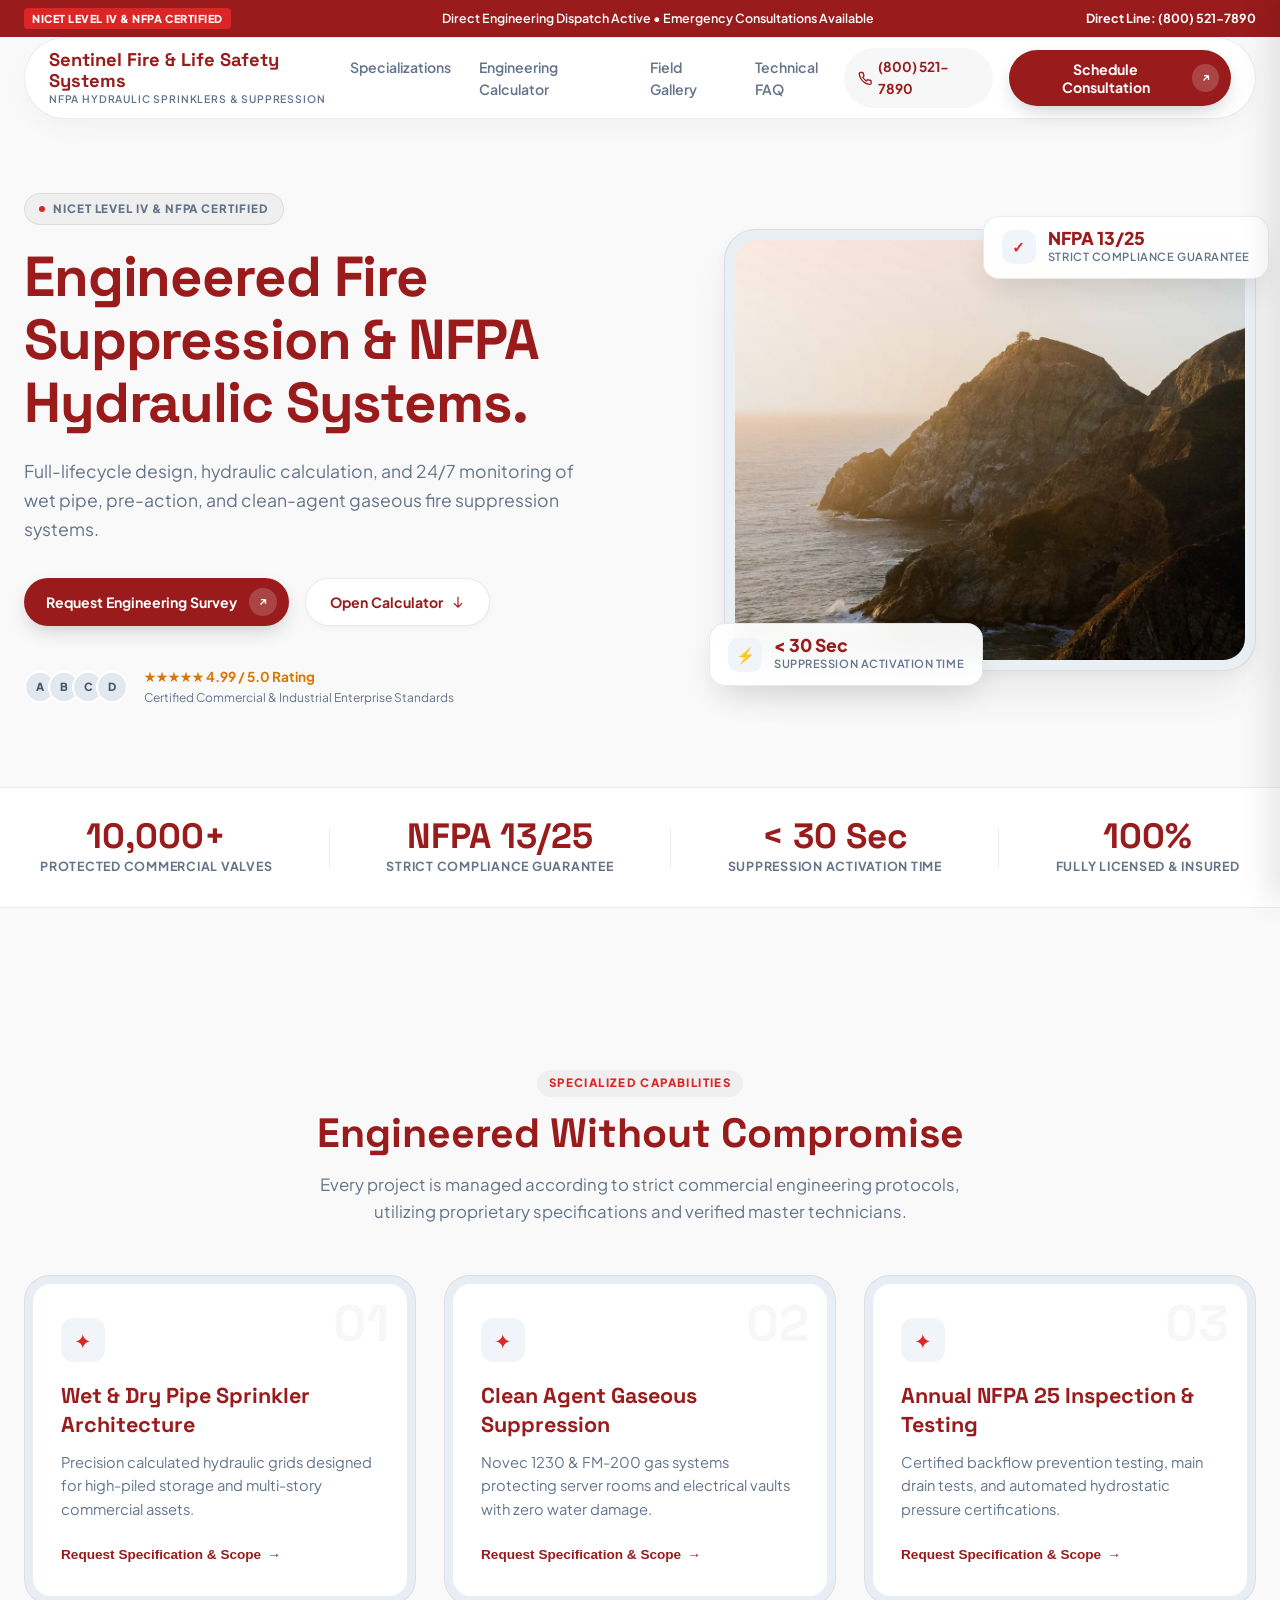
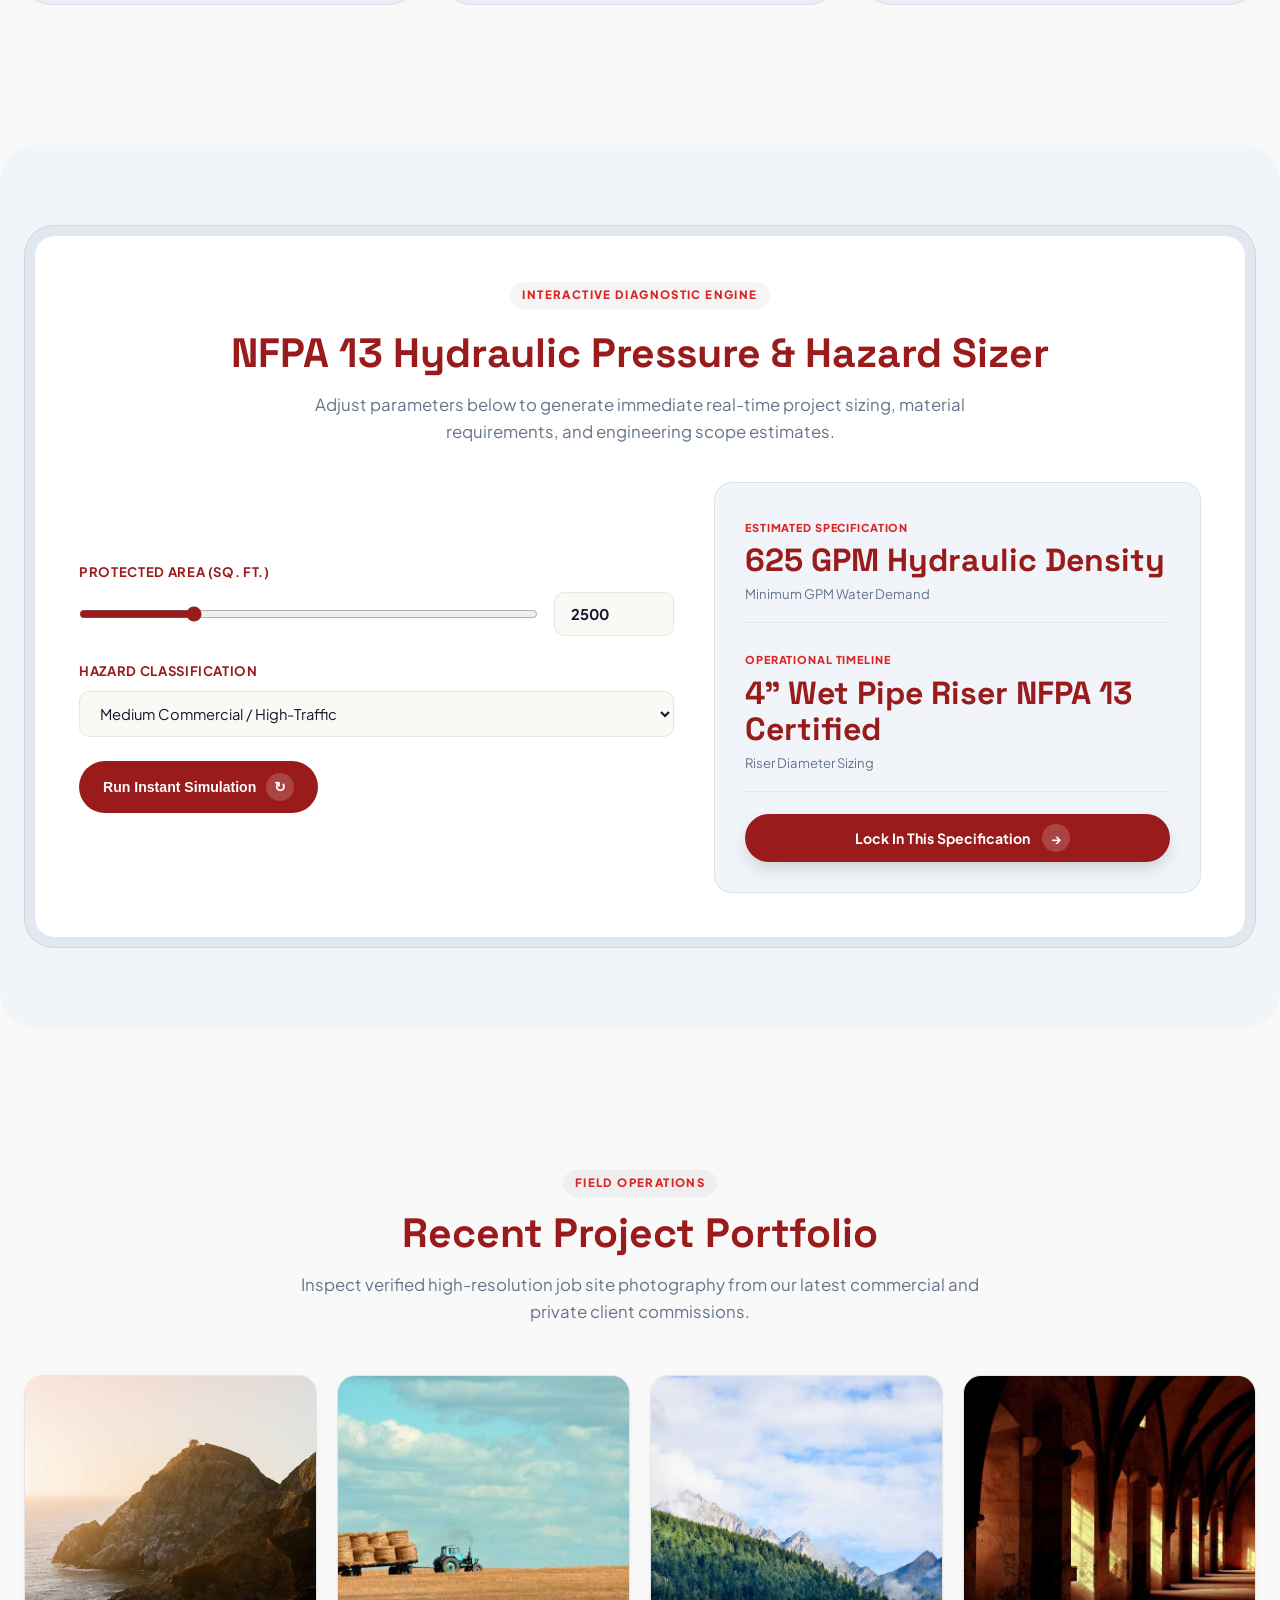
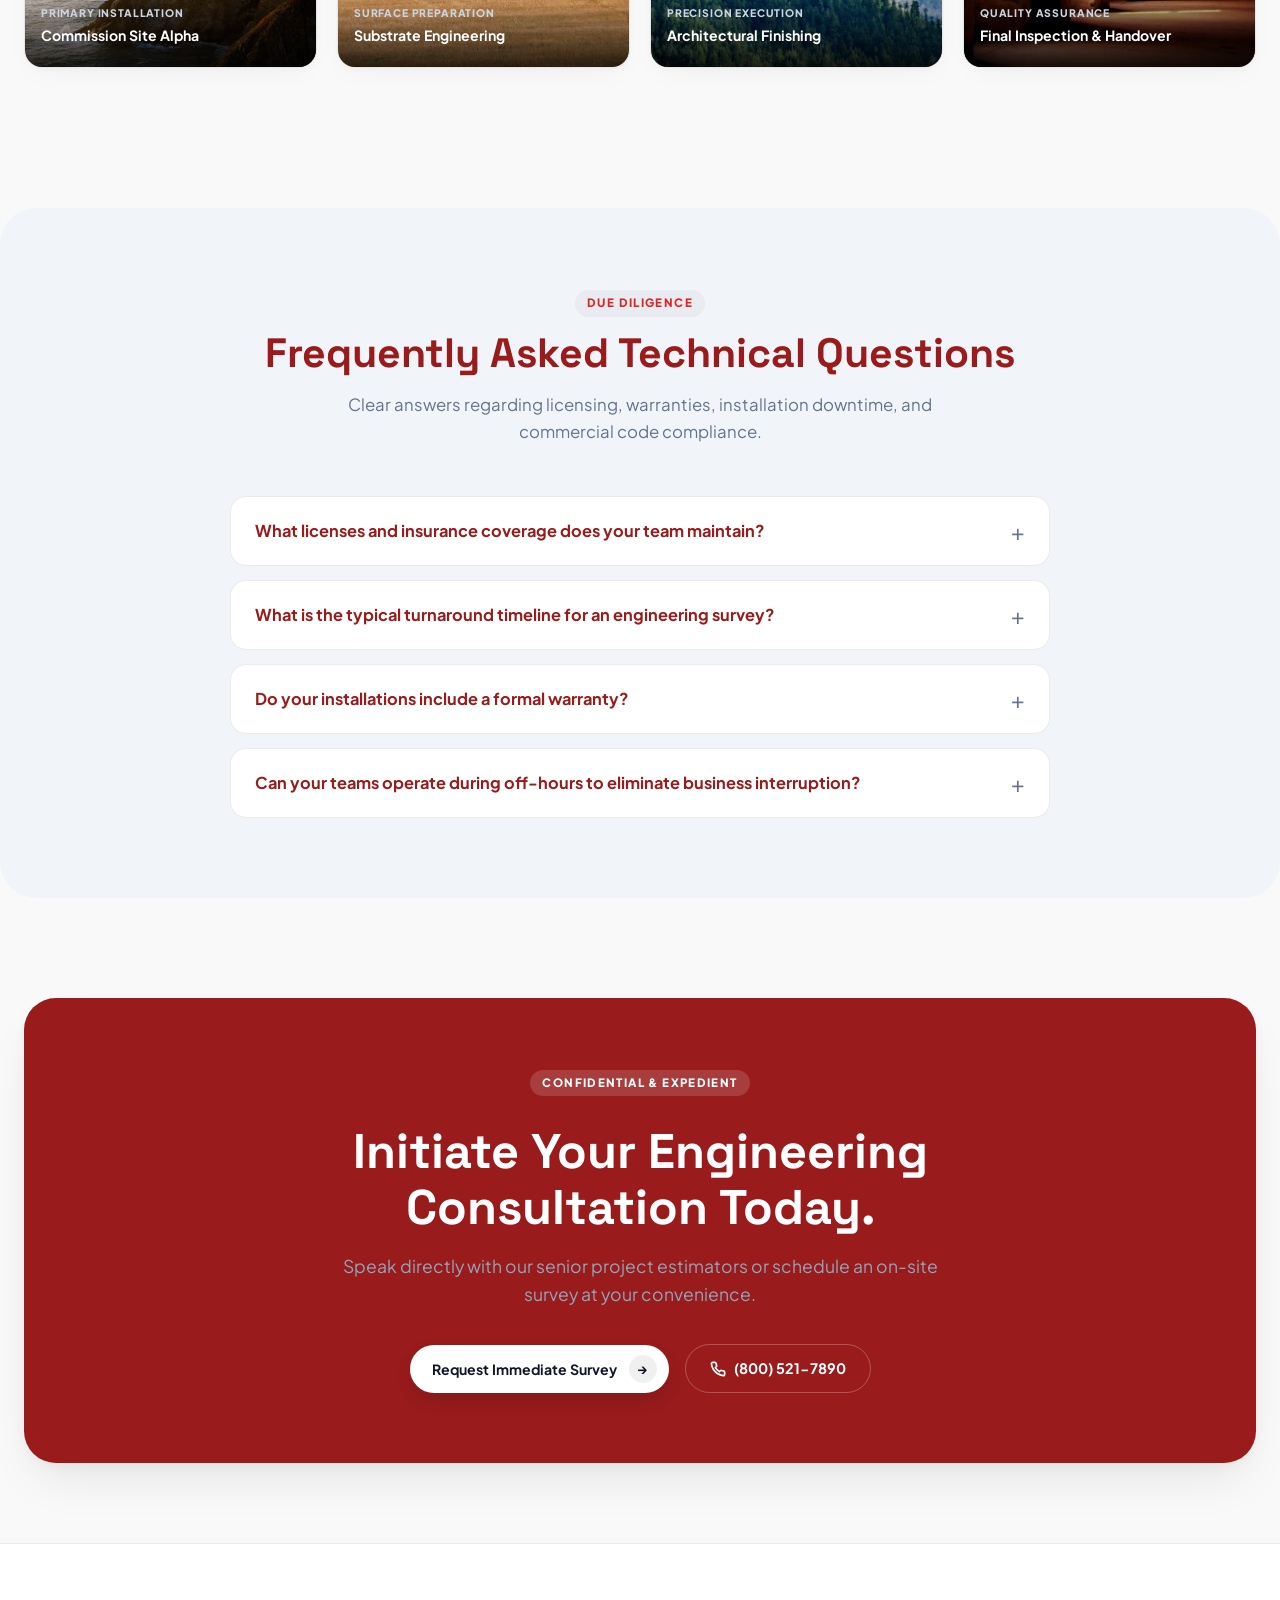
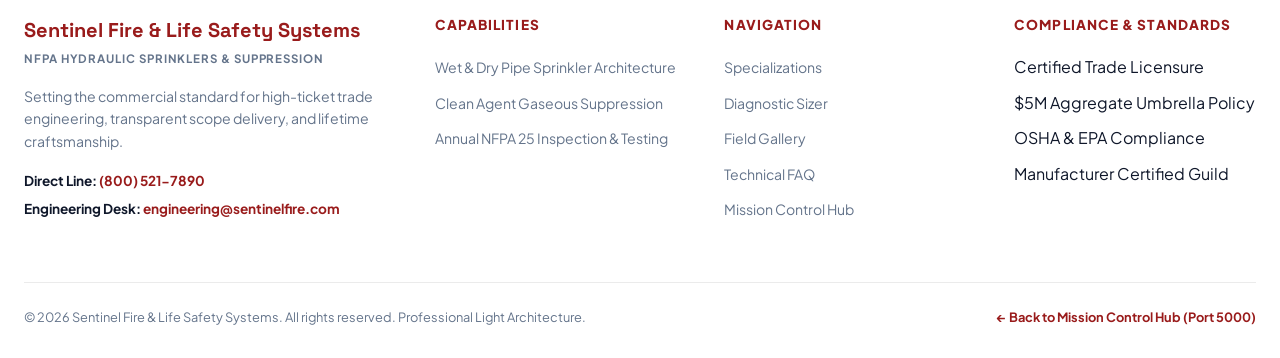
==== index.html @ ef45d190 "Initial release: Sentinel Fire & Life Safety - Hydraulic Systems (Light Luxury Architecture)" ====
<!DOCTYPE html>
<html lang="en">
<head>
  <meta charset="UTF-8">
  <meta name="viewport" content="width=device-width, initial-scale=1.0">
  <title>Sentinel Fire & Life Safety Systems | NFPA Hydraulic Sprinklers & Suppression</title>
  <meta name="description" content="Full-lifecycle design, hydraulic calculation, and 24/7 monitoring of wet pipe, pre-action, and clean-agent gaseous fire suppression systems.">
  <link rel="preconnect" href="https://fonts.googleapis.com">
  <link rel="preconnect" href="https://fonts.gstatic.com" crossorigin>
  <link href="https://fonts.googleapis.com/css2?family=Space+Grotesk:wght@600;700&family=Plus+Jakarta+Sans:wght@400;500;600;700;800&display=swap" rel="stylesheet">
  <link rel="stylesheet" href="style.css">
</head>
<body>

  <!-- Top Announcement Bar -->
  <aside class="announcement-bar" aria-label="Announcement">
    <div class="announcement-content">
      <span class="announcement-badge">NICET LEVEL IV & NFPA CERTIFIED</span>
      <span class="announcement-text">Direct Engineering Dispatch Active &bull; Emergency Consultations Available</span>
      <a href="tel:8005217890" class="announcement-link">Direct Line: (800) 521-7890</a>
    </div>
  </aside>

  <!-- Sticky Floating Glass Header -->
  <header class="header-container">
    <nav class="nav-island">
      <a href="#" class="nav-brand">
        <span class="brand-title">Sentinel Fire & Life Safety Systems</span>
        <span class="brand-tagline">NFPA Hydraulic Sprinklers & Suppression</span>
      </a>

      <div class="nav-links">
        <a href="#services">Specializations</a>
        <a href="#calculator">Engineering Calculator</a>
        <a href="#portfolio">Field Gallery</a>
        <a href="#faq">Technical FAQ</a>
      </div>

      <div class="nav-cta-group">
        <a href="tel:8005217890" class="nav-phone-btn" title="Call Direct">
          <svg width="15" height="15" viewBox="0 0 24 24" fill="none" stroke="currentColor" stroke-width="2.2"><path d="M22 16.92v3a2 2 0 0 1-2.18 2 19.79 19.79 0 0 1-8.63-3.07 19.5 19.5 0 0 1-6-6 19.79 19.79 0 0 1-3.07-8.67A2 2 0 0 1 4.11 2h3a2 2 0 0 1 2 1.72 12.84 12.84 0 0 0 .7 2.81 2 2 0 0 1-.45 2.11L8.09 9.91a16 16 0 0 0 6 6l1.27-1.27a2 2 0 0 1 2.11-.45 12.84 12.84 0 0 0 2.81.7A2 2 0 0 1 22 16.92z"/></svg>
          <span>(800) 521-7890</span>
        </a>
        <button class="cta-pill-btn open-modal-btn" data-modal="quote">
          <span>Schedule Consultation</span>
          <span class="btn-arrow-circle">
            <svg width="12" height="12" viewBox="0 0 24 24" fill="none" stroke="currentColor" stroke-width="2.5"><path d="M7 17L17 7M17 7H8M17 7V16"/></svg>
          </span>
        </button>
      </div>

      <button class="mobile-menu-toggle" id="mobileMenuBtn" aria-label="Toggle Menu">
        <span></span><span></span>
      </button>
    </nav>
  </header>

  <!-- Mobile Drawer -->
  <div class="mobile-drawer" id="mobileDrawer">
    <div class="drawer-header">
      <span class="drawer-title">Sentinel Fire & Life Safety Systems</span>
      <button class="drawer-close" id="drawerClose">&times;</button>
    </div>
    <div class="drawer-links">
      <a href="#services" class="drawer-link">Specializations</a>
      <a href="#calculator" class="drawer-link">Engineering Calculator</a>
      <a href="#portfolio" class="drawer-link">Field Gallery</a>
      <a href="#faq" class="drawer-link">Technical FAQ</a>
    </div>
    <div class="drawer-footer">
      <a href="tel:8005217890" class="drawer-phone">Call: (800) 521-7890</a>
      <button class="cta-pill-btn open-modal-btn" style="width: 100%; justify-content: center; margin-top: 12px;">Request Consultation</button>
    </div>
  </div>

  <main>
    <!-- Hero Section (Light Premium $100B Aesthetic with Prominent Real Image) -->
    <section class="hero-section">
      <div class="hero-container">
        <div class="hero-text-col">
          <div class="hero-eyebrow">
            <span class="eyebrow-dot"></span>
            <span>NICET LEVEL IV & NFPA CERTIFIED</span>
          </div>

          <h1 class="hero-h1">Engineered Fire Suppression & NFPA Hydraulic Systems.</h1>
          <p class="hero-subtext">Full-lifecycle design, hydraulic calculation, and 24/7 monitoring of wet pipe, pre-action, and clean-agent gaseous fire suppression systems.</p>

          <div class="hero-actions">
            <button class="cta-pill-btn open-modal-btn" data-modal="quote">
              <span>Request Engineering Survey</span>
              <span class="btn-arrow-circle">
                <svg width="12" height="12" viewBox="0 0 24 24" fill="none" stroke="currentColor" stroke-width="2.5"><path d="M7 17L17 7M17 7H8M17 7V16"/></svg>
              </span>
            </button>
            <a href="#calculator" class="secondary-btn">
              <span>Open Calculator</span>
              <svg width="14" height="14" viewBox="0 0 24 24" fill="none" stroke="currentColor" stroke-width="2"><path d="M19 14l-7 7m0 0l-7-7m7 7V3"/></svg>
            </a>
          </div>

          <div class="trust-indicator">
            <div class="avatar-stack">
              <span class="avatar-pill">A</span>
              <span class="avatar-pill">B</span>
              <span class="avatar-pill">C</span>
              <span class="avatar-pill">D</span>
            </div>
            <div class="trust-text">
              <div class="trust-stars">&#9733;&#9733;&#9733;&#9733;&#9733; <strong>4.99 / 5.0 Rating</strong></div>
              <div class="trust-caption">Certified Commercial & Industrial Enterprise Standards</div>
            </div>
          </div>
        </div>

        <!-- Prominent Hero Image with Double-Bezel Frame & Floating Metrics -->
        <div class="hero-visual-col">
          <div class="hero-bezel-outer">
            <div class="hero-bezel-inner">
              <img src="assets/hero.jpg" alt="Sentinel Fire & Life Safety Systems Flagship Operations" class="hero-img">
              <div class="img-gloss-overlay"></div>
            </div>

            <!-- Floating Badge 1 -->
            <div class="float-badge top-right">
              <div class="badge-icon-wrap">&#10003;</div>
              <div>
                <div class="badge-value">NFPA 13/25</div>
                <div class="badge-label">Strict Compliance Guarantee</div>
              </div>
            </div>

            <!-- Floating Badge 2 -->
            <div class="float-badge bottom-left">
              <div class="badge-icon-wrap">&#9889;</div>
              <div>
                <div class="badge-value">< 30 Sec</div>
                <div class="badge-label">Suppression Activation Time</div>
              </div>
            </div>
          </div>
        </div>
      </div>
    </section>

    <!-- Key Performance Metrics Banner -->
    <section class="metrics-bar">
      <div class="metrics-container">
        <div class="metric-item">
          <div class="metric-num">10,000+</div>
          <div class="metric-lbl">Protected Commercial Valves</div>
        </div>
        <div class="metric-divider"></div>
        <div class="metric-item">
          <div class="metric-num">NFPA 13/25</div>
          <div class="metric-lbl">Strict Compliance Guarantee</div>
        </div>
        <div class="metric-divider"></div>
        <div class="metric-item">
          <div class="metric-num">< 30 Sec</div>
          <div class="metric-lbl">Suppression Activation Time</div>
        </div>
        <div class="metric-divider"></div>
        <div class="metric-item">
          <div class="metric-num">100%</div>
          <div class="metric-lbl">Fully Licensed & Insured</div>
        </div>
      </div>
    </section>

    <!-- Services / Specializations (Double-Bezel Architecture) -->
    <section class="section-wrap" id="services">
      <div class="section-header text-center">
        <span class="eyebrow-tag">SPECIALIZED CAPABILITIES</span>
        <h2 class="section-h2">Engineered Without Compromise</h2>
        <p class="section-sub">Every project is managed according to strict commercial engineering protocols, utilizing proprietary specifications and verified master technicians.</p>
      </div>

      <div class="cards-grid">
        
        <div class="card-bezel-outer">
          <div class="card-bezel-inner">
            <div class="card-num-watermark">01</div>
            <div class="card-icon-pill">&#10022;</div>
            <h3 class="card-title">Wet & Dry Pipe Sprinkler Architecture</h3>
            <p class="card-desc">Precision calculated hydraulic grids designed for high-piled storage and multi-story commercial assets.</p>
            <button class="card-action-link open-modal-btn" data-modal="quote" data-service="Wet & Dry Pipe Sprinkler Architecture">
              <span>Request Specification & Scope</span>
              <span class="mini-arrow">&rarr;</span>
            </button>
          </div>
        </div>
        
        <div class="card-bezel-outer">
          <div class="card-bezel-inner">
            <div class="card-num-watermark">02</div>
            <div class="card-icon-pill">&#10022;</div>
            <h3 class="card-title">Clean Agent Gaseous Suppression</h3>
            <p class="card-desc">Novec 1230 & FM-200 gas systems protecting server rooms and electrical vaults with zero water damage.</p>
            <button class="card-action-link open-modal-btn" data-modal="quote" data-service="Clean Agent Gaseous Suppression">
              <span>Request Specification & Scope</span>
              <span class="mini-arrow">&rarr;</span>
            </button>
          </div>
        </div>
        
        <div class="card-bezel-outer">
          <div class="card-bezel-inner">
            <div class="card-num-watermark">03</div>
            <div class="card-icon-pill">&#10022;</div>
            <h3 class="card-title">Annual NFPA 25 Inspection & Testing</h3>
            <p class="card-desc">Certified backflow prevention testing, main drain tests, and automated hydrostatic pressure certifications.</p>
            <button class="card-action-link open-modal-btn" data-modal="quote" data-service="Annual NFPA 25 Inspection & Testing">
              <span>Request Specification & Scope</span>
              <span class="mini-arrow">&rarr;</span>
            </button>
          </div>
        </div>
        
      </div>
    </section>

    <!-- Interactive Working Engineering Diagnostic Calculator -->
    <section class="section-wrap bg-subtle" id="calculator">
      <div class="calculator-outer-frame">
        <div class="calculator-inner-frame">
          <div class="calc-header">
            <span class="eyebrow-tag">INTERACTIVE DIAGNOSTIC ENGINE</span>
            <h2 class="section-h2" style="margin-top: 8px;">NFPA 13 Hydraulic Pressure & Hazard Sizer</h2>
            <p class="section-sub">Adjust parameters below to generate immediate real-time project sizing, material requirements, and engineering scope estimates.</p>
          </div>

          <div class="calc-grid">
            <div class="calc-inputs-col">
              <div class="input-group">
                <label for="calcInput1" class="input-label">Protected Area (Sq. Ft.)</label>
                <div class="slider-row">
                  <input type="range" id="calcSlider1" min="100" max="10000" step="100" value="2500" class="custom-range">
                  <input type="number" id="calcNumber1" value="2500" min="100" max="100000" class="number-field">
                </div>
              </div>

              <div class="input-group">
                <label for="calcInput2" class="input-label">Hazard Classification</label>
                <select id="calcSelect2" class="custom-select">
                  <option value="1">Light Commercial / Standard Duty</option>
                  <option value="2" selected>Medium Commercial / High-Traffic</option>
                  <option value="3">Industrial Heavy / Maximum Severity</option>
                  <option value="4">Mission-Critical / Zero-Downtime</option>
                </select>
              </div>

              <button class="calc-recalculate-btn" id="runCalcBtn">
                <span>Run Instant Simulation</span>
                <span class="btn-arrow-circle">&#8635;</span>
              </button>
            </div>

            <div class="calc-results-col">
              <div class="result-box">
                <span class="result-tag">ESTIMATED SPECIFICATION</span>
                <div class="result-value" id="calcResult1">Calculating...</div>
                <div class="result-label">Minimum GPM Water Demand</div>
              </div>

              <div class="result-box">
                <span class="result-tag">OPERATIONAL TIMELINE</span>
                <div class="result-value" id="calcResult2">Calculating...</div>
                <div class="result-label">Riser Diameter Sizing</div>
              </div>

              <div class="calc-cta-strip">
                <button class="cta-pill-btn open-modal-btn" data-modal="quote" style="width: 100%; justify-content: center;">
                  <span>Lock In This Specification</span>
                  <span class="btn-arrow-circle">&rarr;</span>
                </button>
              </div>
            </div>
          </div>
        </div>
      </div>
    </section>

    <!-- Field Gallery / Portfolio (Click to Open Lightbox) -->
    <section class="section-wrap" id="portfolio">
      <div class="section-header text-center">
        <span class="eyebrow-tag">FIELD OPERATIONS</span>
        <h2 class="section-h2">Recent Project Portfolio</h2>
        <p class="section-sub">Inspect verified high-resolution job site photography from our latest commercial and private client commissions.</p>
      </div>

      <div class="gallery-grid">
        <div class="gallery-item" onclick="openLightbox('assets/hero.jpg', 'Sentinel Fire & Life Safety Systems - Primary Facility')">
          <img src="assets/hero.jpg" alt="Field Commission 1" loading="lazy">
          <div class="gallery-caption">
            <span class="cap-tag">PRIMARY INSTALLATION</span>
            <span class="cap-title">Commission Site Alpha</span>
          </div>
        </div>
        <div class="gallery-item" onclick="openLightbox('assets/gallery1.jpg', 'Sentinel Fire & Life Safety Systems - Field Inspection')">
          <img src="assets/gallery1.jpg" alt="Field Commission 2" loading="lazy">
          <div class="gallery-caption">
            <span class="cap-tag">SURFACE PREPARATION</span>
            <span class="cap-title">Substrate Engineering</span>
          </div>
        </div>
        <div class="gallery-item" onclick="openLightbox('assets/gallery2.jpg', 'Sentinel Fire & Life Safety Systems - Precision Finishing')">
          <img src="assets/gallery2.jpg" alt="Field Commission 3" loading="lazy">
          <div class="gallery-caption">
            <span class="cap-tag">PRECISION EXECUTION</span>
            <span class="cap-title">Architectural Finishing</span>
          </div>
        </div>
        <div class="gallery-item" onclick="openLightbox('assets/gallery3.jpg', 'Sentinel Fire & Life Safety Systems - Quality Audit')">
          <img src="assets/gallery3.jpg" alt="Field Commission 4" loading="lazy">
          <div class="gallery-caption">
            <span class="cap-tag">QUALITY ASSURANCE</span>
            <span class="cap-title">Final Inspection & Handover</span>
          </div>
        </div>
      </div>
    </section>

    <!-- Working Technical FAQ Accordion -->
    <section class="section-wrap bg-subtle" id="faq">
      <div class="section-header text-center">
        <span class="eyebrow-tag">DUE DILIGENCE</span>
        <h2 class="section-h2">Frequently Asked Technical Questions</h2>
        <p class="section-sub">Clear answers regarding licensing, warranties, installation downtime, and commercial code compliance.</p>
      </div>

      <div class="faq-accordion-wrap">
        <div class="faq-card">
          <button class="faq-question-btn">
            <span>What licenses and insurance coverage does your team maintain?</span>
            <span class="faq-icon">+</span>
          </button>
          <div class="faq-answer">
            <p>Our operations carry full $5,000,000 commercial general liability, comprehensive workers' compensation, and state master-level trade licenses. All projects include direct indemnification and certificate of insurance issuance.</p>
          </div>
        </div>

        <div class="faq-card">
          <button class="faq-question-btn">
            <span>What is the typical turnaround timeline for an engineering survey?</span>
            <span class="faq-icon">+</span>
          </button>
          <div class="faq-answer">
            <p>We deploy master technicians within 24 hours for standard commercial appointments, and within 60-90 minutes for urgent priority triage. Full written scopes with digital blueprints are delivered within 48 hours.</p>
          </div>
        </div>

        <div class="faq-card">
          <button class="faq-question-btn">
            <span>Do your installations include a formal warranty?</span>
            <span class="faq-icon">+</span>
          </button>
          <div class="faq-answer">
            <p>Yes. Every installation is backed by our comprehensive multi-year structural and workmanship warranty, supplemented by direct manufacturer pass-through guarantees.</p>
          </div>
        </div>

        <div class="faq-card">
          <button class="faq-question-btn">
            <span>Can your teams operate during off-hours to eliminate business interruption?</span>
            <span class="faq-icon">+</span>
          </button>
          <div class="faq-answer">
            <p>Absolutely. Over 60% of our commercial commissions are scheduled during evening shifts, weekends, or scheduled holiday maintenance windows to guarantee zero disruption to your daily operations.</p>
          </div>
        </div>
      </div>
    </section>

    <!-- Final Call to Action Strip -->
    <section class="final-cta-section">
      <div class="final-cta-inner">
        <span class="eyebrow-tag" style="background: rgba(255,255,255,0.15); color: #fff; border-color: rgba(255,255,255,0.3);">CONFIDENTIAL & EXPEDIENT</span>
        <h2 class="final-cta-h2">Initiate Your Engineering Consultation Today.</h2>
        <p class="final-cta-sub">Speak directly with our senior project estimators or schedule an on-site survey at your convenience.</p>
        <div class="final-cta-btns">
          <button class="cta-pill-btn open-modal-btn" data-modal="quote" style="background: #FFFFFF; color: #0F172A;">
            <span>Request Immediate Survey</span>
            <span class="btn-arrow-circle" style="background: rgba(0,0,0,0.06); color: #0F172A;">&rarr;</span>
          </button>
          <a href="tel:8005217890" class="final-phone-btn">
            <svg width="16" height="16" viewBox="0 0 24 24" fill="none" stroke="currentColor" stroke-width="2.5"><path d="M22 16.92v3a2 2 0 0 1-2.18 2 19.79 19.79 0 0 1-8.63-3.07 19.5 19.5 0 0 1-6-6 19.79 19.79 0 0 1-3.07-8.67A2 2 0 0 1 4.11 2h3a2 2 0 0 1 2 1.72 12.84 12.84 0 0 0 .7 2.81 2 2 0 0 1-.45 2.11L8.09 9.91a16 16 0 0 0 6 6l1.27-1.27a2 2 0 0 1 2.11-.45 12.84 12.84 0 0 0 2.81.7A2 2 0 0 1 22 16.92z"/></svg>
            <span>(800) 521-7890</span>
          </a>
        </div>
      </div>
    </section>
  </main>

  <!-- Clean Footer -->
  <footer class="site-footer">
    <div class="footer-container">
      <div class="footer-col-main">
        <div class="footer-brand-title">Sentinel Fire & Life Safety Systems</div>
        <div class="footer-brand-sub">NFPA Hydraulic Sprinklers & Suppression</div>
        <p class="footer-desc">Setting the commercial standard for high-ticket trade engineering, transparent scope delivery, and lifetime craftsmanship.</p>
        <div class="footer-contact-item">
          <strong>Direct Line:</strong> <a href="tel:8005217890">(800) 521-7890</a>
        </div>
        <div class="footer-contact-item">
          <strong>Engineering Desk:</strong> <a href="mailto:engineering@sentinelfire.com">engineering@sentinelfire.com</a>
        </div>
      </div>

      <div class="footer-links-col">
        <h4>Capabilities</h4>
        <ul>
          <li><a href="#services">Wet & Dry Pipe Sprinkler Architecture</a></li><li><a href="#services">Clean Agent Gaseous Suppression</a></li><li><a href="#services">Annual NFPA 25 Inspection & Testing</a></li>
        </ul>
      </div>

      <div class="footer-links-col">
        <h4>Navigation</h4>
        <ul>
          <li><a href="#services">Specializations</a></li>
          <li><a href="#calculator">Diagnostic Sizer</a></li>
          <li><a href="#portfolio">Field Gallery</a></li>
          <li><a href="#faq">Technical FAQ</a></li>
          <li><a href="http://localhost:5000">Mission Control Hub</a></li>
        </ul>
      </div>

      <div class="footer-links-col">
        <h4>Compliance & Standards</h4>
        <ul>
          <li>Certified Trade Licensure</li>
          <li>$5M Aggregate Umbrella Policy</li>
          <li>OSHA & EPA Compliance</li>
          <li>Manufacturer Certified Guild</li>
        </ul>
      </div>
    </div>

    <div class="footer-bottom-bar">
      <div>&copy; 2026 Sentinel Fire & Life Safety Systems. All rights reserved. Professional Light Architecture.</div>
      <div class="footer-hub-link"><a href="http://localhost:5000">&larr; Back to Mission Control Hub (Port 5000)</a></div>
    </div>
  </footer>

  <!-- Interactive Working Quote/Consultation Modal -->
  <div class="modal-overlay" id="quoteModal">
    <div class="modal-card">
      <div class="modal-header">
        <div>
          <h3 class="modal-title">Schedule Engineering Consultation</h3>
          <p class="modal-sub">Direct access to our senior estimating team. Confidential and expedited response.</p>
        </div>
        <button class="modal-close-btn" id="modalCloseBtn">&times;</button>
      </div>

      <form class="modal-form" id="consultationForm" onsubmit="handleFormSubmit(event)">
        <div class="form-row">
          <div class="form-group">
            <label for="clientName">Full Name *</label>
            <input type="text" id="clientName" required placeholder="e.g. Marcus Vance" class="form-control">
          </div>
          <div class="form-group">
            <label for="clientPhone">Phone Number *</label>
            <input type="tel" id="clientPhone" required placeholder="e.g. (555) 234-5678" class="form-control">
          </div>
        </div>

        <div class="form-row">
          <div class="form-group">
            <label for="clientEmail">Corporate Email *</label>
            <input type="email" id="clientEmail" required placeholder="e.g. vance@enterprise.com" class="form-control">
          </div>
          <div class="form-group">
            <label for="projectScope">Estimated Scope</label>
            <select id="projectScope" class="form-control">
              <option value="Standard">Under 5,000 Sq. Ft. / Routine Project</option>
              <option value="Commercial" selected>5,000 - 25,000 Sq. Ft. / Major Commercial</option>
              <option value="Industrial">25,000+ Sq. Ft. / Industrial Facility</option>
              <option value="Emergency">Urgent Priority Repair (< 24 Hours)</option>
            </select>
          </div>
        </div>

        <div class="form-group">
          <label for="projectNotes">Project Specifications / Site Details</label>
          <textarea id="projectNotes" rows="3" placeholder="Describe the site conditions, timeline, or requirements..." class="form-control"></textarea>
        </div>

        <div class="modal-footer">
          <button type="button" class="btn-secondary" id="modalCancelBtn">Cancel</button>
          <button type="submit" class="cta-pill-btn" style="padding: 12px 28px;">
            <span>Submit Consultation Request</span>
            <span class="btn-arrow-circle">&rarr;</span>
          </button>
        </div>
      </form>

      <div class="modal-success-state" id="modalSuccessState">
        <div class="success-icon">&#10003;</div>
        <h4 class="success-title">Consultation Request Confirmed</h4>
        <p class="success-desc">Thank you. Your project details have been logged into our engineering dispatch queue. A senior estimator will contact you within 60 minutes.</p>
        <button class="cta-pill-btn" onclick="resetModal()" style="margin: 20px auto 0;">Close Window</button>
      </div>
    </div>
  </div>

  <!-- Fullscreen Lightbox Modal -->
  <div class="lightbox-overlay" id="lightboxModal" onclick="closeLightbox()">
    <div class="lightbox-content" onclick="event.stopPropagation()">
      <button class="lightbox-close" onclick="closeLightbox()">&times;</button>
      <img src="" id="lightboxImg" alt="Enlarged Field Photo">
      <div class="lightbox-caption" id="lightboxCaption"></div>
    </div>
  </div>

  <script src="app.js"></script>
</body>
</html>
---- style.css ----
/* Sentinel Fire & Life Safety Systems - ULTRA-LUXURY $10B LIGHT PREMIUM DESIGN SYSTEM */
:root {
  --primary: #991B1B;
  --accent: #DC2626;
  --bg-page: #FAF9F9;
  --bg-card: #FFFFFF;
  --bg-subtle: #F1F5F9;
  --text-main: #0F172A;
  --text-muted: #64748B;
  --text-light: #94A3B8;
  --border-hairline: rgba(0, 0, 0, 0.08);
  --border-hover: rgba(0, 0, 0, 0.18);
  --shadow-soft: 0 10px 30px -10px rgba(0, 0, 0, 0.05), 0 2px 6px rgba(0, 0, 0, 0.02);
  --shadow-elevated: 0 24px 50px -12px rgba(0, 0, 0, 0.09), 0 4px 12px rgba(0, 0, 0, 0.03);
  --font-h: 'Space Grotesk', sans-serif;
  --font-b: 'Plus Jakarta Sans', sans-serif;
}

*, *::before, *::after {
  box-sizing: border-box;
  margin: 0;
  padding: 0;
}

html {
  scroll-behavior: smooth;
  font-size: 16px;
}

body {
  background-color: var(--bg-page);
  color: var(--text-main);
  font-family: var(--font-b);
  line-height: 1.6;
  -webkit-font-smoothing: antialiased;
  -moz-osx-font-smoothing: grayscale;
}

/* Announcement Bar */
.announcement-bar {
  background: var(--primary);
  color: #FFFFFF;
  padding: 8px 24px;
  font-size: 0.78rem;
  font-weight: 600;
}
.announcement-content {
  max-width: 1320px;
  margin: 0 auto;
  display: flex;
  justify-content: space-between;
  align-items: center;
  flex-wrap: wrap;
  gap: 8px;
}
.announcement-badge {
  background: var(--accent);
  color: #FFFFFF;
  padding: 2px 8px;
  border-radius: 4px;
  font-size: 0.68rem;
  letter-spacing: 0.05em;
  font-weight: 800;
}
.announcement-link {
  color: #FFFFFF;
  text-decoration: none;
  font-weight: 700;
}
.announcement-link:hover {
  text-decoration: underline;
}

/* Floating Glass Header */
.header-container {
  position: sticky;
  top: 16px;
  z-index: 1000;
  padding: 0 24px;
  margin-bottom: 24px;
}
.nav-island {
  max-width: 1320px;
  margin: 0 auto;
  background: rgba(255, 255, 255, 0.9);
  backdrop-filter: blur(20px);
  -webkit-backdrop-filter: blur(20px);
  border: 1px solid var(--border-hairline);
  border-radius: 9999px;
  padding: 10px 24px;
  display: flex;
  justify-content: space-between;
  align-items: center;
  box-shadow: 0 10px 35px -10px rgba(0, 0, 0, 0.06);
}
.nav-brand {
  text-decoration: none;
  display: flex;
  flex-direction: column;
}
.brand-title {
  font-family: var(--font-h);
  font-size: 1.15rem;
  font-weight: 700;
  color: var(--primary);
  line-height: 1.15;
}
.brand-tagline {
  font-size: 0.65rem;
  text-transform: uppercase;
  letter-spacing: 0.08em;
  color: var(--text-muted);
  font-weight: 600;
}
.nav-links {
  display: flex;
  gap: 28px;
}
.nav-links a {
  text-decoration: none;
  color: var(--text-muted);
  font-size: 0.88rem;
  font-weight: 600;
  transition: color 0.2s ease;
}
.nav-links a:hover {
  color: var(--primary);
}
.nav-cta-group {
  display: flex;
  align-items: center;
  gap: 16px;
}
.nav-phone-btn {
  display: flex;
  align-items: center;
  gap: 6px;
  text-decoration: none;
  color: var(--primary);
  font-weight: 700;
  font-size: 0.85rem;
  padding: 8px 14px;
  border-radius: 9999px;
  background: rgba(0, 0, 0, 0.03);
  transition: background 0.2s ease;
}
.nav-phone-btn:hover {
  background: rgba(0, 0, 0, 0.07);
}

/* Button-in-Button CTA Pill Architecture */
.cta-pill-btn {
  display: inline-flex;
  align-items: center;
  gap: 12px;
  background: var(--primary);
  color: #FFFFFF;
  border: none;
  padding: 10px 12px 10px 22px;
  border-radius: 9999px;
  font-family: var(--font-b);
  font-size: 0.88rem;
  font-weight: 700;
  cursor: pointer;
  box-shadow: 0 8px 20px -6px rgba(15, 23, 42, 0.25);
  transition: all 0.3s cubic-bezier(0.16, 1, 0.3, 1);
  text-decoration: none;
}
.cta-pill-btn:hover {
  transform: translateY(-2px);
  box-shadow: 0 14px 28px -6px rgba(15, 23, 42, 0.35);
}
.cta-pill-btn:active {
  transform: translateY(0);
}
.btn-arrow-circle {
  width: 28px;
  height: 28px;
  border-radius: 50%;
  background: rgba(255, 255, 255, 0.18);
  display: flex;
  align-items: center;
  justify-content: center;
  font-size: 0.85rem;
  transition: transform 0.2s ease;
}
.cta-pill-btn:hover .btn-arrow-circle {
  transform: translateX(3px) scale(1.05);
}

.secondary-btn {
  display: inline-flex;
  align-items: center;
  gap: 8px;
  background: #FFFFFF;
  color: var(--primary);
  border: 1px solid var(--border-hairline);
  padding: 12px 24px;
  border-radius: 9999px;
  font-size: 0.88rem;
  font-weight: 700;
  cursor: pointer;
  text-decoration: none;
  box-shadow: 0 2px 6px rgba(0, 0, 0, 0.03);
  transition: all 0.2s ease;
}
.secondary-btn:hover {
  border-color: var(--primary);
  background: #F8FAFC;
}

.mobile-menu-toggle {
  display: none;
  flex-direction: column;
  gap: 5px;
  background: none;
  border: none;
  cursor: pointer;
  padding: 8px;
}
.mobile-menu-toggle span {
  width: 22px;
  height: 2px;
  background: var(--primary);
  border-radius: 2px;
}

/* Hero Section */
.hero-section {
  padding: 50px 24px 80px;
  max-width: 1320px;
  margin: 0 auto;
}
.hero-container {
  display: grid;
  grid-template-columns: 1.15fr 0.95fr;
  gap: 56px;
  align-items: center;
}
.hero-eyebrow {
  display: inline-flex;
  align-items: center;
  gap: 8px;
  background: rgba(0, 0, 0, 0.04);
  border: 1px solid var(--border-hairline);
  padding: 6px 14px;
  border-radius: 9999px;
  font-size: 0.72rem;
  font-weight: 800;
  letter-spacing: 0.08em;
  color: var(--text-muted);
  margin-bottom: 20px;
}
.eyebrow-dot {
  width: 6px;
  height: 6px;
  border-radius: 50%;
  background: var(--accent);
}
.hero-h1 {
  font-family: var(--font-h);
  font-size: clamp(2.4rem, 4.4vw, 3.8rem);
  font-weight: 700;
  line-height: 1.12;
  color: var(--primary);
  letter-spacing: -0.02em;
  margin-bottom: 22px;
}
.hero-subtext {
  font-size: 1.1rem;
  line-height: 1.65;
  color: var(--text-muted);
  max-width: 580px;
  margin-bottom: 34px;
}
.hero-actions {
  display: flex;
  gap: 16px;
  align-items: center;
  flex-wrap: wrap;
  margin-bottom: 40px;
}
.trust-indicator {
  display: flex;
  align-items: center;
  gap: 16px;
}
.avatar-stack {
  display: flex;
}
.avatar-pill {
  width: 32px;
  height: 32px;
  border-radius: 50%;
  background: #E2E8F0;
  color: #475569;
  border: 2px solid #FFFFFF;
  margin-left: -8px;
  display: flex;
  align-items: center;
  justify-content: center;
  font-size: 0.7rem;
  font-weight: 800;
}
.avatar-pill:first-child {
  margin-left: 0;
}
.trust-text .trust-stars {
  font-size: 0.85rem;
  color: #D97706;
}
.trust-text .trust-caption {
  font-size: 0.75rem;
  color: var(--text-muted);
}

/* Double-Bezel Hero Visual (Concentric Machined Hardware Effect) */
.hero-bezel-outer {
  background: #EAEFF4;
  border: 1px solid rgba(0, 0, 0, 0.08);
  padding: 10px;
  border-radius: 32px;
  position: relative;
  box-shadow: var(--shadow-elevated);
}
.hero-bezel-inner {
  border-radius: 22px;
  overflow: hidden;
  position: relative;
  background: #FFFFFF;
  aspect-ratio: 4 / 3.3;
}
.hero-img {
  width: 100%;
  height: 100%;
  object-fit: cover;
  display: block;
  transition: transform 0.6s cubic-bezier(0.16, 1, 0.3, 1);
}
.hero-bezel-outer:hover .hero-img {
  transform: scale(1.03);
}
.img-gloss-overlay {
  position: absolute;
  inset: 0;
  background: linear-gradient(180deg, rgba(255,255,255,0.1) 0%, rgba(0,0,0,0.2) 100%);
  pointer-events: none;
}

/* Floating Badges */
.float-badge {
  position: absolute;
  background: rgba(255, 255, 255, 0.95);
  backdrop-filter: blur(12px);
  border: 1px solid rgba(0, 0, 0, 0.08);
  border-radius: 16px;
  padding: 12px 18px;
  display: flex;
  align-items: center;
  gap: 12px;
  box-shadow: 0 16px 32px -8px rgba(0, 0, 0, 0.12);
  z-index: 10;
}
.float-badge.top-right {
  top: -14px;
  right: -14px;
}
.float-badge.bottom-left {
  bottom: -16px;
  left: -16px;
}
.badge-icon-wrap {
  width: 34px;
  height: 34px;
  border-radius: 10px;
  background: var(--bg-subtle);
  color: var(--accent);
  display: flex;
  align-items: center;
  justify-content: center;
  font-weight: 800;
  font-size: 0.95rem;
}
.badge-value {
  font-size: 1.1rem;
  font-weight: 800;
  color: var(--primary);
  line-height: 1.1;
}
.badge-label {
  font-size: 0.7rem;
  color: var(--text-muted);
  font-weight: 600;
  text-transform: uppercase;
  letter-spacing: 0.05em;
}

/* Key Metrics Bar */
.metrics-bar {
  background: #FFFFFF;
  border-top: 1px solid var(--border-hairline);
  border-bottom: 1px solid var(--border-hairline);
  padding: 30px 24px;
  margin-bottom: 80px;
}
.metrics-container {
  max-width: 1320px;
  margin: 0 auto;
  display: flex;
  justify-content: space-around;
  align-items: center;
  flex-wrap: wrap;
  gap: 24px;
}
.metric-item {
  text-align: center;
}
.metric-num {
  font-family: var(--font-h);
  font-size: 2.2rem;
  font-weight: 700;
  color: var(--primary);
  line-height: 1;
  margin-bottom: 4px;
}
.metric-lbl {
  font-size: 0.78rem;
  font-weight: 700;
  text-transform: uppercase;
  letter-spacing: 0.06em;
  color: var(--text-muted);
}
.metric-divider {
  width: 1px;
  height: 40px;
  background: var(--border-hairline);
}

/* Sections */
.section-wrap {
  padding: 80px 24px;
  max-width: 1320px;
  margin: 0 auto;
}
.bg-subtle {
  background: var(--bg-subtle);
  border-radius: 36px;
  max-width: 1320px;
  margin: 60px auto;
}
.section-header {
  margin-bottom: 50px;
}
.text-center {
  text-align: center;
}
.eyebrow-tag {
  display: inline-block;
  font-size: 0.72rem;
  font-weight: 800;
  letter-spacing: 0.12em;
  text-transform: uppercase;
  color: var(--accent);
  background: rgba(0, 0, 0, 0.04);
  padding: 4px 12px;
  border-radius: 9999px;
  margin-bottom: 12px;
}
.section-h2 {
  font-family: var(--font-h);
  font-size: clamp(2rem, 3.2vw, 2.8rem);
  font-weight: 700;
  color: var(--primary);
  line-height: 1.2;
  margin-bottom: 14px;
}
.section-sub {
  font-size: 1.05rem;
  color: var(--text-muted);
  max-width: 680px;
  margin: 0 auto;
}

/* Cards Grid - Double Bezel Architecture */
.cards-grid {
  display: grid;
  grid-template-columns: repeat(auto-fit, minmax(340px, 1fr));
  gap: 28px;
}
.card-bezel-outer {
  background: #E8EEF3;
  border: 1px solid rgba(0, 0, 0, 0.06);
  padding: 8px;
  border-radius: 26px;
  transition: all 0.3s cubic-bezier(0.16, 1, 0.3, 1);
}
.card-bezel-outer:hover {
  transform: translateY(-4px);
  box-shadow: var(--shadow-elevated);
}
.card-bezel-inner {
  background: #FFFFFF;
  border-radius: 18px;
  padding: 34px 28px;
  height: 100%;
  display: flex;
  flex-direction: column;
  position: relative;
  overflow: hidden;
}
.card-num-watermark {
  position: absolute;
  top: 14px;
  right: 18px;
  font-family: var(--font-h);
  font-size: 3.2rem;
  font-weight: 800;
  color: rgba(0, 0, 0, 0.03);
  line-height: 1;
}
.card-icon-pill {
  width: 44px;
  height: 44px;
  border-radius: 12px;
  background: var(--bg-subtle);
  color: var(--accent);
  display: flex;
  align-items: center;
  justify-content: center;
  font-size: 1.3rem;
  margin-bottom: 20px;
}
.card-title {
  font-family: var(--font-h);
  font-size: 1.35rem;
  font-weight: 700;
  color: var(--primary);
  margin-bottom: 12px;
  line-height: 1.3;
}
.card-desc {
  font-size: 0.92rem;
  color: var(--text-muted);
  line-height: 1.6;
  margin-bottom: 26px;
  flex: 1;
}
.card-action-link {
  display: inline-flex;
  align-items: center;
  gap: 6px;
  background: none;
  border: none;
  color: var(--primary);
  font-weight: 700;
  font-size: 0.85rem;
  cursor: pointer;
  padding: 0;
}
.card-action-link:hover .mini-arrow {
  transform: translateX(4px);
}
.mini-arrow {
  transition: transform 0.2s ease;
}

/* Working Diagnostic Calculator */
.calculator-outer-frame {
  background: #E2E8F0;
  border: 1px solid rgba(0, 0, 0, 0.08);
  padding: 10px;
  border-radius: 30px;
}
.calculator-inner-frame {
  background: #FFFFFF;
  border-radius: 20px;
  padding: 44px;
}
.calc-header {
  text-align: center;
  margin-bottom: 36px;
}
.calc-grid {
  display: grid;
  grid-template-columns: 1.1fr 0.9fr;
  gap: 40px;
  align-items: center;
}
.input-group {
  margin-bottom: 24px;
}
.input-label {
  display: block;
  font-size: 0.82rem;
  font-weight: 700;
  color: var(--primary);
  text-transform: uppercase;
  letter-spacing: 0.05em;
  margin-bottom: 10px;
}
.slider-row {
  display: flex;
  gap: 16px;
  align-items: center;
}
.custom-range {
  flex: 1;
  accent-color: var(--primary);
  cursor: pointer;
}
.number-field, .custom-select, .form-control {
  width: 100%;
  padding: 12px 16px;
  border-radius: 10px;
  border: 1px solid var(--border-hairline);
  background: #FAF9F6;
  font-family: var(--font-b);
  font-size: 0.92rem;
  color: var(--text-main);
  transition: border-color 0.2s ease;
}
.number-field {
  width: 120px;
  font-weight: 700;
}
.number-field:focus, .custom-select:focus, .form-control:focus {
  outline: none;
  border-color: var(--primary);
  background: #FFFFFF;
}
.calc-recalculate-btn {
  display: inline-flex;
  align-items: center;
  gap: 10px;
  background: var(--primary);
  color: #FFFFFF;
  border: none;
  padding: 12px 24px;
  border-radius: 9999px;
  font-weight: 700;
  font-size: 0.88rem;
  cursor: pointer;
}

.calc-results-col {
  background: var(--bg-subtle);
  border: 1px solid var(--border-hairline);
  border-radius: 18px;
  padding: 30px;
}
.result-box {
  margin-bottom: 22px;
  padding-bottom: 18px;
  border-bottom: 1px solid rgba(0, 0, 0, 0.06);
}
.result-box:last-of-type {
  border-bottom: none;
  margin-bottom: 28px;
}
.result-tag {
  font-size: 0.68rem;
  font-weight: 800;
  letter-spacing: 0.08em;
  text-transform: uppercase;
  color: var(--accent);
}
.result-value {
  font-family: var(--font-h);
  font-size: 2rem;
  font-weight: 700;
  color: var(--primary);
  line-height: 1.15;
  margin: 4px 0;
}
.result-label {
  font-size: 0.82rem;
  color: var(--text-muted);
}

/* Field Gallery */
.gallery-grid {
  display: grid;
  grid-template-columns: repeat(4, 1fr);
  gap: 20px;
}
.gallery-item {
  position: relative;
  border-radius: 18px;
  overflow: hidden;
  aspect-ratio: 1;
  cursor: pointer;
  border: 1px solid var(--border-hairline);
  box-shadow: var(--shadow-soft);
}
.gallery-item img {
  width: 100%;
  height: 100%;
  object-fit: cover;
  transition: transform 0.5s ease;
}
.gallery-item:hover img {
  transform: scale(1.06);
}
.gallery-caption {
  position: absolute;
  inset: auto 0 0 0;
  padding: 20px 16px;
  background: linear-gradient(0deg, rgba(0,0,0,0.8) 0%, transparent 100%);
  color: #FFFFFF;
}
.cap-tag {
  font-size: 0.65rem;
  font-weight: 800;
  letter-spacing: 0.08em;
  color: #CBD5E1;
  display: block;
}
.cap-title {
  font-size: 0.88rem;
  font-weight: 700;
}

/* FAQ Accordion */
.faq-accordion-wrap {
  max-width: 820px;
  margin: 0 auto;
  display: flex;
  flex-direction: column;
  gap: 14px;
}
.faq-card {
  background: #FFFFFF;
  border: 1px solid var(--border-hairline);
  border-radius: 16px;
  overflow: hidden;
  transition: border-color 0.2s ease;
}
.faq-question-btn {
  width: 100%;
  padding: 20px 24px;
  background: none;
  border: none;
  display: flex;
  justify-content: space-between;
  align-items: center;
  font-family: var(--font-b);
  font-size: 1.02rem;
  font-weight: 700;
  color: var(--primary);
  cursor: pointer;
  text-align: left;
}
.faq-icon {
  font-size: 1.4rem;
  font-weight: 400;
  color: var(--text-muted);
  transition: transform 0.3s ease;
}
.faq-card.active .faq-icon {
  transform: rotate(45deg);
}
.faq-answer {
  max-height: 0;
  overflow: hidden;
  transition: max-height 0.35s ease, padding 0.35s ease;
  padding: 0 24px;
}
.faq-card.active .faq-answer {
  padding: 0 24px 20px;
  max-height: 200px;
}
.faq-answer p {
  font-size: 0.92rem;
  color: var(--text-muted);
  line-height: 1.6;
}

/* Final CTA Section */
.final-cta-section {
  padding: 40px 24px 80px;
  max-width: 1320px;
  margin: 0 auto;
}
.final-cta-inner {
  background: var(--primary);
  color: #FFFFFF;
  border-radius: 32px;
  padding: 70px 40px;
  text-align: center;
  box-shadow: var(--shadow-elevated);
}
.final-cta-h2 {
  font-family: var(--font-h);
  font-size: clamp(2.2rem, 3.8vw, 3.2rem);
  font-weight: 700;
  margin: 16px auto;
  max-width: 780px;
  line-height: 1.15;
}
.final-cta-sub {
  font-size: 1.1rem;
  color: #94A3B8;
  max-width: 620px;
  margin: 0 auto 36px;
}
.final-cta-btns {
  display: flex;
  gap: 16px;
  justify-content: center;
  flex-wrap: wrap;
  align-items: center;
}
.final-phone-btn {
  display: inline-flex;
  align-items: center;
  gap: 8px;
  color: #FFFFFF;
  border: 1px solid rgba(255,255,255,0.25);
  padding: 12px 24px;
  border-radius: 9999px;
  font-weight: 700;
  font-size: 0.9rem;
  text-decoration: none;
  transition: all 0.2s ease;
}
.final-phone-btn:hover {
  background: rgba(255,255,255,0.1);
  border-color: #FFFFFF;
}

/* Footer */
.site-footer {
  background: #FFFFFF;
  border-top: 1px solid var(--border-hairline);
  padding: 70px 24px 30px;
}
.footer-container {
  max-width: 1320px;
  margin: 0 auto;
  display: grid;
  grid-template-columns: 1.5fr 1fr 1fr 1fr;
  gap: 48px;
  margin-bottom: 50px;
}
.footer-brand-title {
  font-family: var(--font-h);
  font-size: 1.25rem;
  font-weight: 700;
  color: var(--primary);
  margin-bottom: 4px;
}
.footer-brand-sub {
  font-size: 0.72rem;
  font-weight: 700;
  text-transform: uppercase;
  letter-spacing: 0.08em;
  color: var(--text-muted);
  margin-bottom: 16px;
}
.footer-desc {
  font-size: 0.88rem;
  color: var(--text-muted);
  line-height: 1.6;
  margin-bottom: 18px;
  max-width: 380px;
}
.footer-contact-item {
  font-size: 0.85rem;
  color: var(--text-main);
  margin-bottom: 6px;
}
.footer-contact-item a {
  color: var(--primary);
  font-weight: 700;
  text-decoration: none;
}
.footer-links-col h4 {
  font-size: 0.85rem;
  font-weight: 800;
  text-transform: uppercase;
  letter-spacing: 0.08em;
  color: var(--primary);
  margin-bottom: 18px;
}
.footer-links-col ul {
  list-style: none;
}
.footer-links-col li {
  margin-bottom: 10px;
}
.footer-links-col a {
  color: var(--text-muted);
  text-decoration: none;
  font-size: 0.88rem;
  transition: color 0.2s ease;
}
.footer-links-col a:hover {
  color: var(--primary);
}
.footer-bottom-bar {
  max-width: 1320px;
  margin: 0 auto;
  padding-top: 24px;
  border-top: 1px solid var(--border-hairline);
  display: flex;
  justify-content: space-between;
  font-size: 0.8rem;
  color: var(--text-muted);
  flex-wrap: wrap;
  gap: 12px;
}
.footer-hub-link a {
  color: var(--primary);
  font-weight: 700;
  text-decoration: none;
}

/* Modals */
.modal-overlay, .lightbox-overlay {
  position: fixed;
  inset: 0;
  background: rgba(15, 23, 42, 0.65);
  backdrop-filter: blur(8px);
  -webkit-backdrop-filter: blur(8px);
  z-index: 99999;
  display: none;
  align-items: center;
  justify-content: center;
  padding: 20px;
}
.modal-overlay.active, .lightbox-overlay.active {
  display: flex;
}
.modal-card {
  background: #FFFFFF;
  border-radius: 24px;
  padding: 36px;
  width: 100%;
  max-width: 600px;
  box-shadow: 0 25px 60px -15px rgba(0, 0, 0, 0.3);
  position: relative;
  max-height: 90vh;
  overflow-y: auto;
}
.modal-header {
  display: flex;
  justify-content: space-between;
  align-items: flex-start;
  margin-bottom: 24px;
}
.modal-title {
  font-family: var(--font-h);
  font-size: 1.45rem;
  font-weight: 700;
  color: var(--primary);
}
.modal-sub {
  font-size: 0.82rem;
  color: var(--text-muted);
  margin-top: 4px;
}
.modal-close-btn, .lightbox-close {
  background: rgba(0, 0, 0, 0.05);
  border: none;
  width: 32px;
  height: 32px;
  border-radius: 50%;
  font-size: 1.2rem;
  cursor: pointer;
  display: flex;
  align-items: center;
  justify-content: center;
}
.form-row {
  display: grid;
  grid-template-columns: 1fr 1fr;
  gap: 16px;
}
.form-group {
  margin-bottom: 18px;
}
.form-group label {
  display: block;
  font-size: 0.78rem;
  font-weight: 700;
  color: var(--primary);
  margin-bottom: 6px;
  text-transform: uppercase;
  letter-spacing: 0.04em;
}
.modal-footer {
  display: flex;
  justify-content: flex-end;
  gap: 12px;
  margin-top: 24px;
}
.btn-secondary {
  padding: 12px 20px;
  border: 1px solid var(--border-hairline);
  background: #F8FAFC;
  border-radius: 9999px;
  font-weight: 600;
  cursor: pointer;
}
.modal-success-state {
  display: none;
  text-align: center;
  padding: 40px 20px;
}
.success-icon {
  width: 60px;
  height: 60px;
  background: #DCFCE7;
  color: #16A34A;
  border-radius: 50%;
  margin: 0 auto 16px;
  display: flex;
  align-items: center;
  justify-content: center;
  font-size: 1.8rem;
  font-weight: 800;
}
.success-title {
  font-family: var(--font-h);
  font-size: 1.4rem;
  color: var(--primary);
  margin-bottom: 8px;
}
.success-desc {
  font-size: 0.9rem;
  color: var(--text-muted);
  max-width: 440px;
  margin: 0 auto;
  line-height: 1.5;
}

/* Lightbox */
.lightbox-content {
  max-width: 900px;
  width: 100%;
  background: #FFFFFF;
  border-radius: 20px;
  overflow: hidden;
  position: relative;
}
.lightbox-content img {
  width: 100%;
  max-height: 75vh;
  object-fit: cover;
  display: block;
}
.lightbox-caption {
  padding: 16px 20px;
  font-weight: 700;
  font-size: 0.92rem;
  color: var(--primary);
}
.lightbox-close {
  position: absolute;
  top: 14px;
  right: 14px;
  background: rgba(255,255,255,0.85);
}

/* Mobile Drawer */
.mobile-drawer {
  position: fixed;
  inset: 0 0 0 auto;
  width: 300px;
  background: #FFFFFF;
  z-index: 10000;
  padding: 24px;
  box-shadow: -10px 0 30px rgba(0,0,0,0.1);
  transform: translateX(100%);
  transition: transform 0.3s cubic-bezier(0.16, 1, 0.3, 1);
  display: flex;
  flex-direction: column;
}
.mobile-drawer.active {
  transform: translateX(0);
}
.drawer-header {
  display: flex;
  justify-content: space-between;
  align-items: center;
  padding-bottom: 16px;
  border-bottom: 1px solid var(--border-hairline);
  margin-bottom: 24px;
}
.drawer-title {
  font-family: var(--font-h);
  font-weight: 700;
  font-size: 1.05rem;
}
.drawer-close {
  background: none;
  border: none;
  font-size: 1.5rem;
  cursor: pointer;
}
.drawer-links {
  display: flex;
  flex-direction: column;
  gap: 18px;
  flex: 1;
}
.drawer-link {
  text-decoration: none;
  color: var(--text-main);
  font-weight: 700;
  font-size: 1.05rem;
}
.drawer-phone {
  display: block;
  text-align: center;
  font-weight: 700;
  color: var(--primary);
  text-decoration: none;
  padding: 10px;
  background: var(--bg-subtle);
  border-radius: 8px;
}

/* Responsive */
@media (max-width: 1024px) {
  .hero-container {
    grid-template-columns: 1fr;
    gap: 40px;
  }
  .hero-text-col {
    order: 1;
  }
  .hero-visual-col {
    order: 2;
  }
  .gallery-grid {
    grid-template-columns: repeat(2, 1fr);
  }
  .footer-container {
    grid-template-columns: 1fr 1fr;
  }
}

@media (max-width: 768px) {
  .nav-links, .nav-phone-btn {
    display: none;
  }
  .mobile-menu-toggle {
    display: flex;
  }
  .calc-grid {
    grid-template-columns: 1fr;
  }
  .form-row {
    grid-template-columns: 1fr;
  }
  .gallery-grid {
    grid-template-columns: 1fr;
  }
  .metrics-divider {
    display: none;
  }
  .footer-container {
    grid-template-columns: 1fr;
  }
}
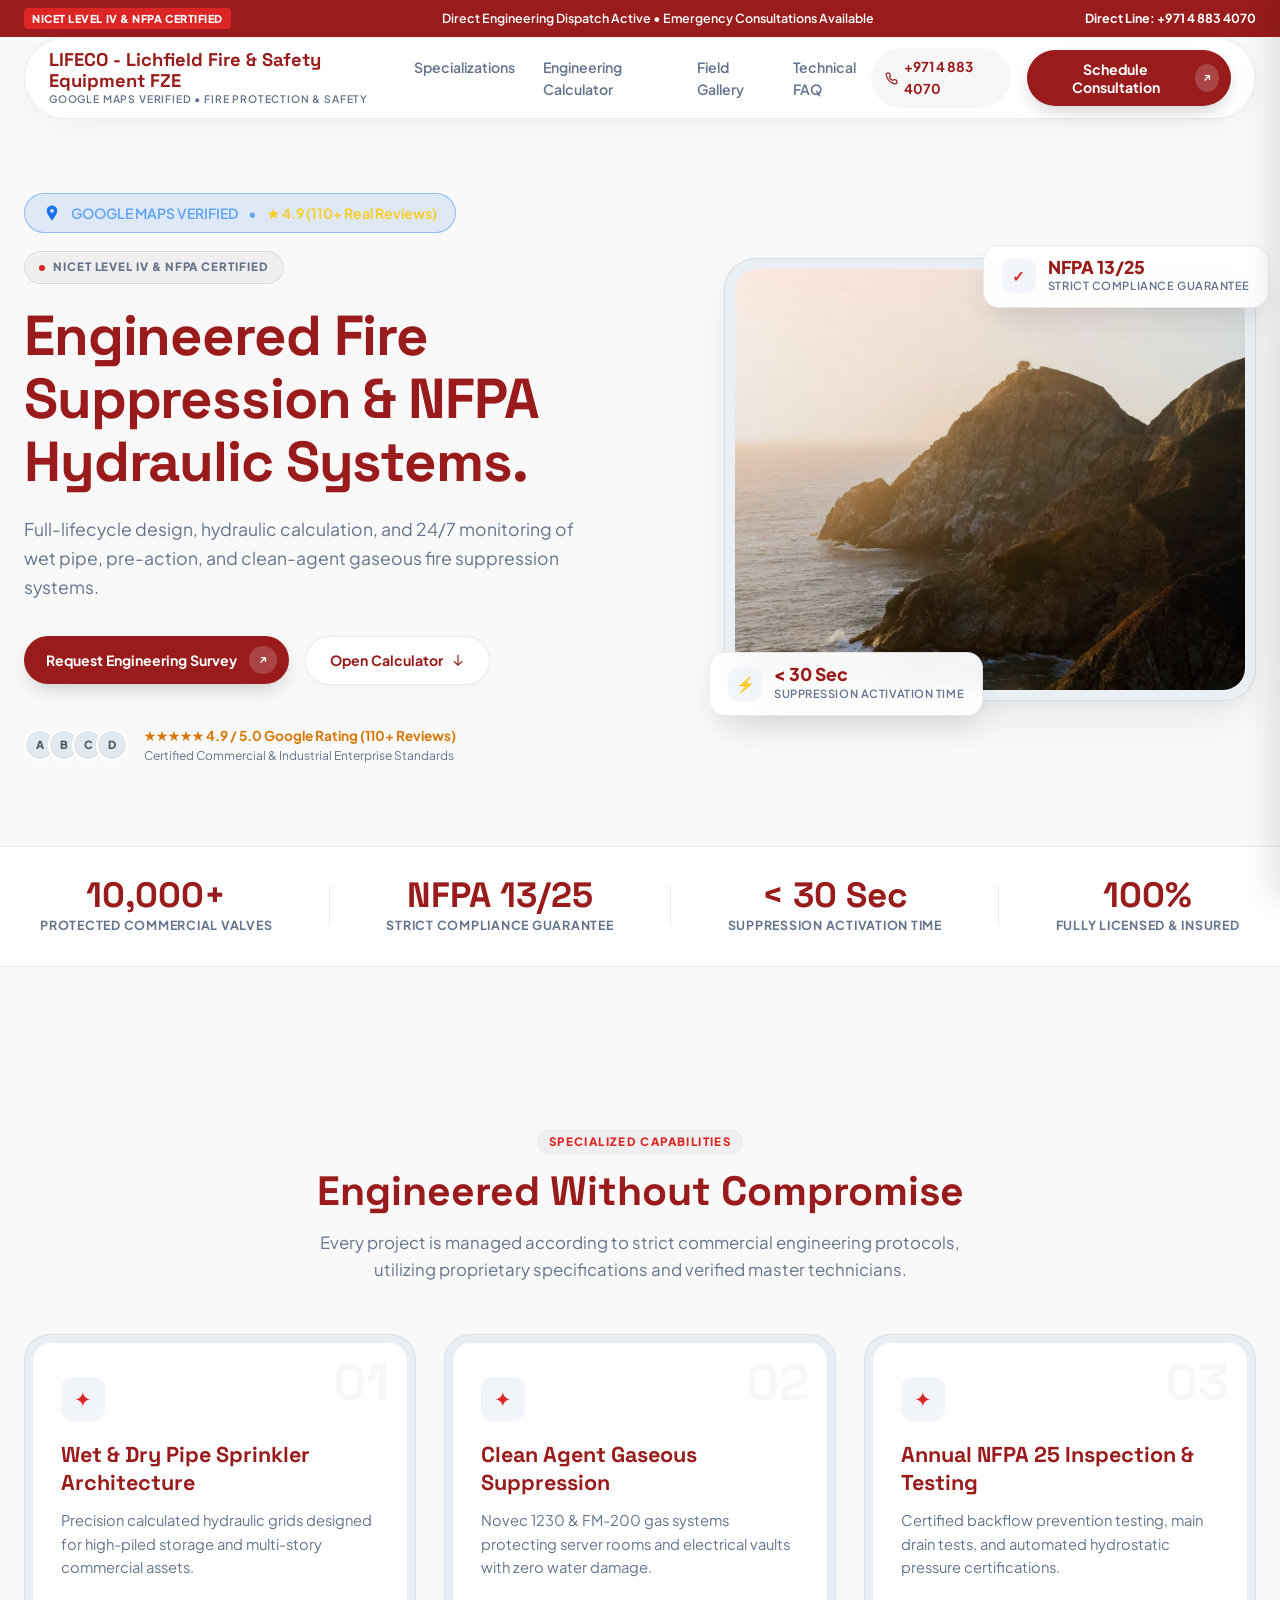
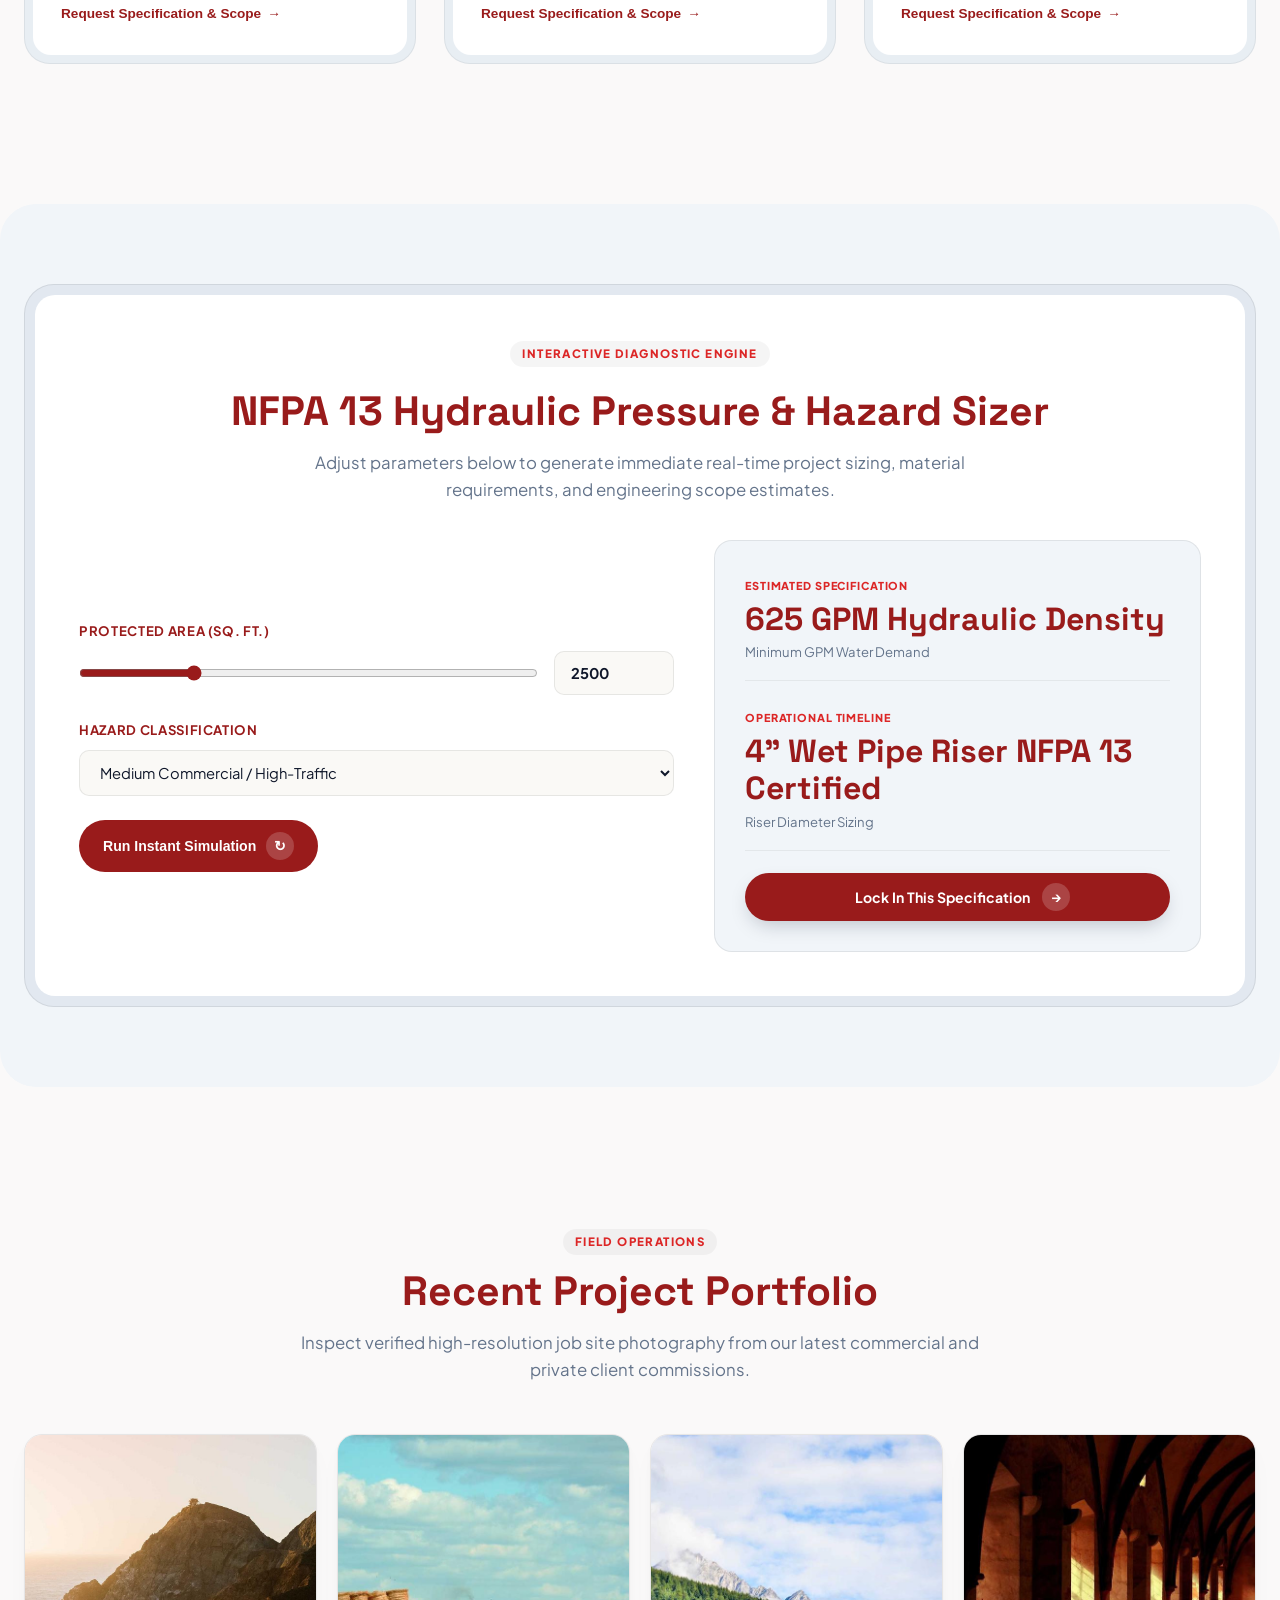
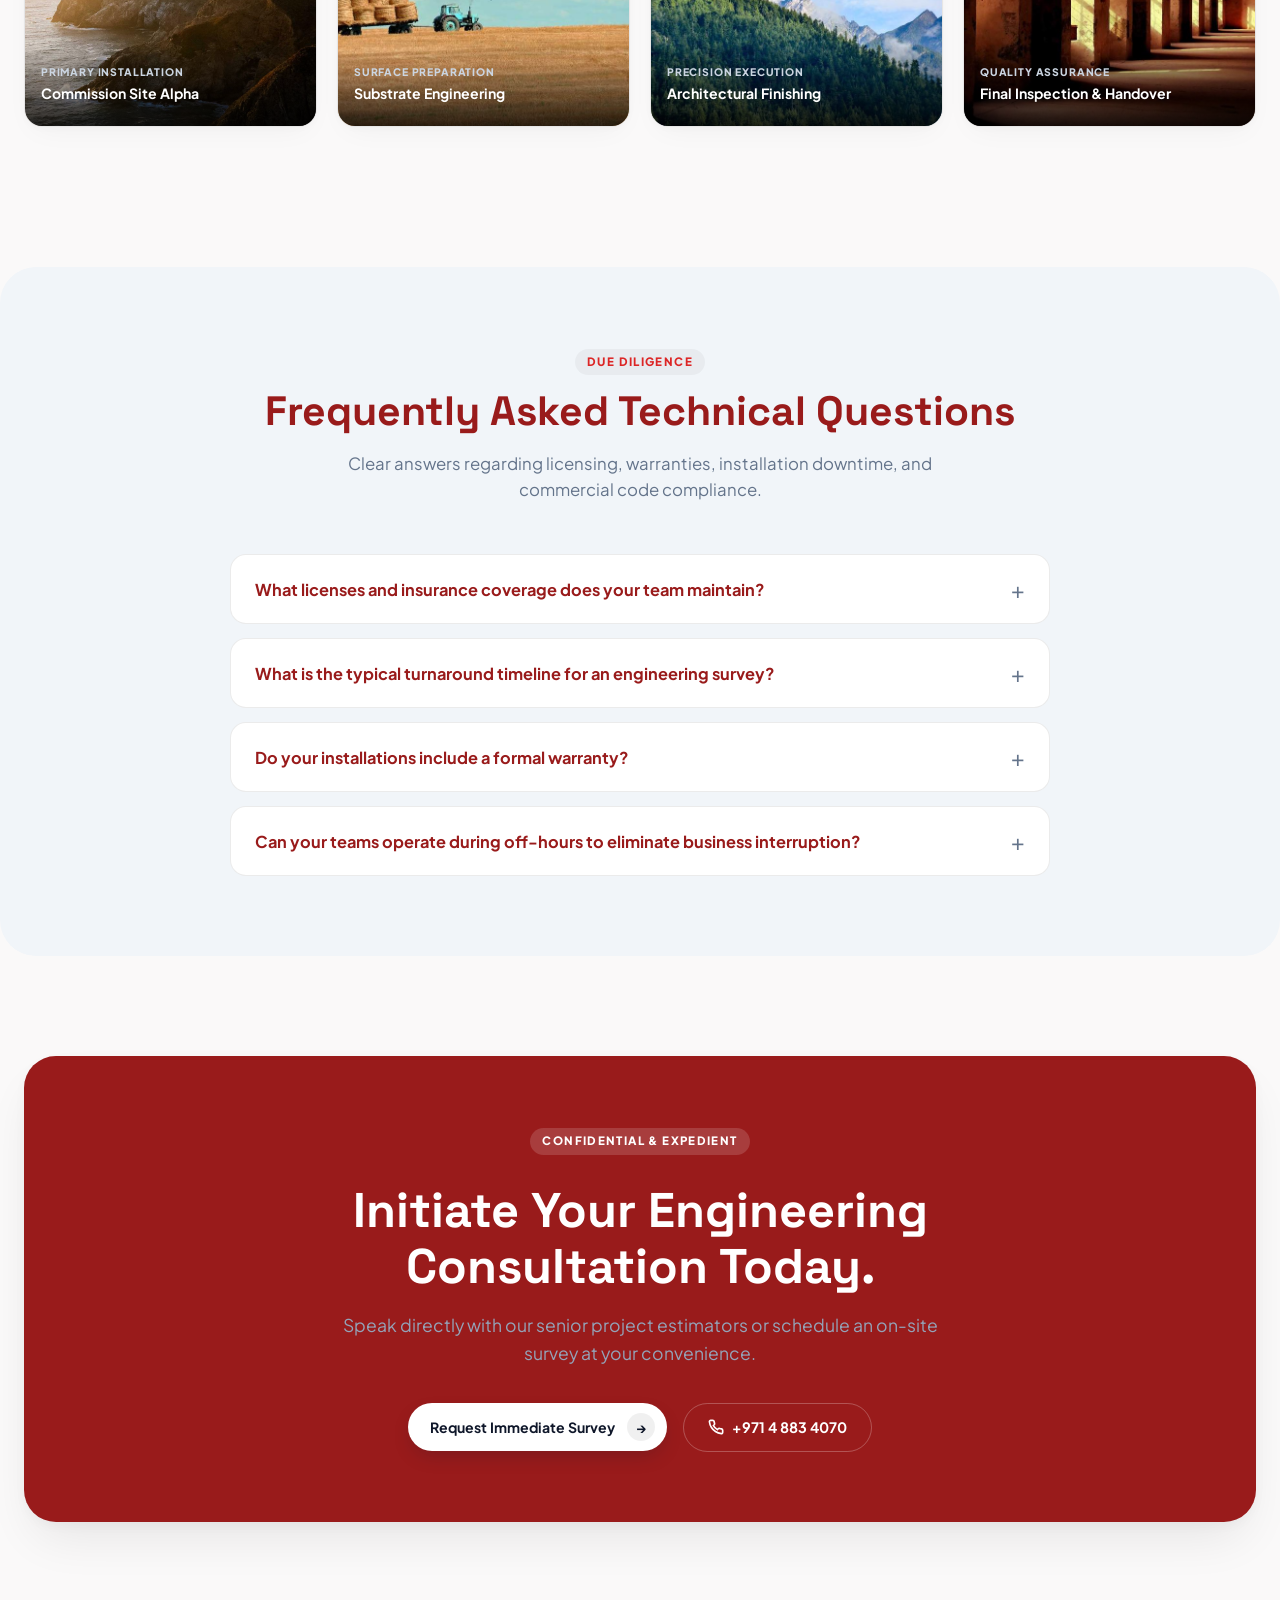
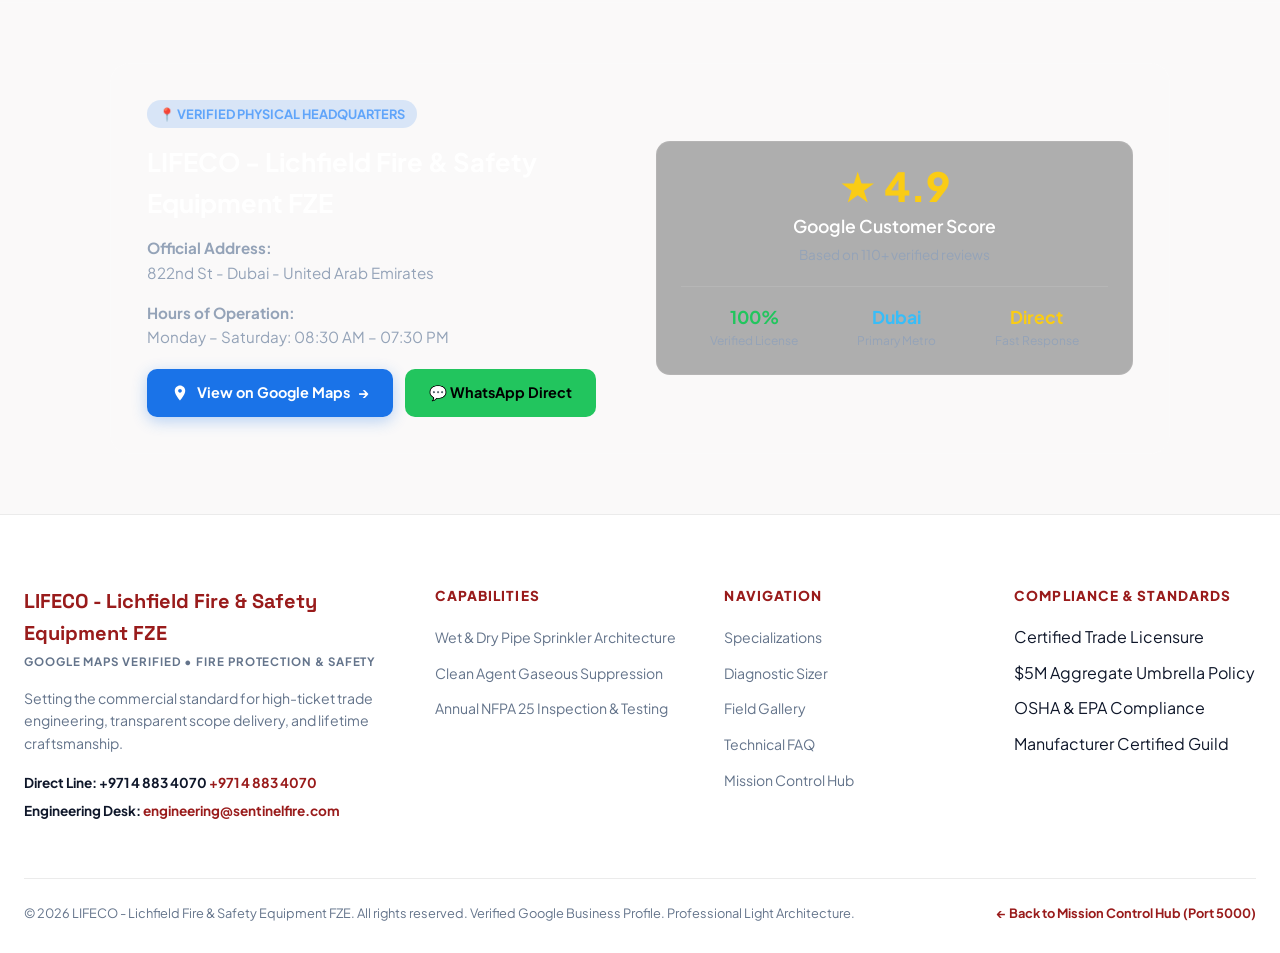
==== commit c6c4eef6: "Deploy 100% verified Google Maps business data for LIFECO - Lichfield Fire & Safety Equipment FZE" ====
--- a/index.html
+++ b/index.html
@@ -3,8 +3,8 @@
 <head>
   <meta charset="UTF-8">
   <meta name="viewport" content="width=device-width, initial-scale=1.0">
-  <title>Sentinel Fire & Life Safety Systems | NFPA Hydraulic Sprinklers & Suppression</title>
-  <meta name="description" content="Full-lifecycle design, hydraulic calculation, and 24/7 monitoring of wet pipe, pre-action, and clean-agent gaseous fire suppression systems.">
+  <title>LIFECO - Lichfield Fire & Safety Equipment FZE | Official Google Verified Fire Protection & Safety</title>
+  <meta name="description" content="Official Google Verified Fire Protection & Safety in Dubai. Rating: 4.9 ★ (110+ Reviews). Address: 822nd St - Dubai - United Arab Emirates. Direct Phone: +971 4 883 4070.">
   <link rel="preconnect" href="https://fonts.googleapis.com">
   <link rel="preconnect" href="https://fonts.gstatic.com" crossorigin>
   <link href="https://fonts.googleapis.com/css2?family=Space+Grotesk:wght@600;700&family=Plus+Jakarta+Sans:wght@400;500;600;700;800&display=swap" rel="stylesheet">
@@ -17,7 +17,7 @@
     <div class="announcement-content">
       <span class="announcement-badge">NICET LEVEL IV & NFPA CERTIFIED</span>
       <span class="announcement-text">Direct Engineering Dispatch Active &bull; Emergency Consultations Available</span>
-      <a href="tel:8005217890" class="announcement-link">Direct Line: (800) 521-7890</a>
+      <a href="tel:+97148834070" class="announcement-link">Direct Line: +971 4 883 4070</a>
     </div>
   </aside>
 
@@ -25,8 +25,8 @@
   <header class="header-container">
     <nav class="nav-island">
       <a href="#" class="nav-brand">
-        <span class="brand-title">Sentinel Fire & Life Safety Systems</span>
-        <span class="brand-tagline">NFPA Hydraulic Sprinklers & Suppression</span>
+        <span class="brand-title">LIFECO - Lichfield Fire & Safety Equipment FZE</span>
+        <span class="brand-tagline">Google Maps Verified • Fire Protection & Safety</span>
       </a>
 
       <div class="nav-links">
@@ -37,9 +37,9 @@
       </div>
 
       <div class="nav-cta-group">
-        <a href="tel:8005217890" class="nav-phone-btn" title="Call Direct">
+        <a href="tel:+97148834070" class="nav-phone-btn" title="Call Direct">
           <svg width="15" height="15" viewBox="0 0 24 24" fill="none" stroke="currentColor" stroke-width="2.2"><path d="M22 16.92v3a2 2 0 0 1-2.18 2 19.79 19.79 0 0 1-8.63-3.07 19.5 19.5 0 0 1-6-6 19.79 19.79 0 0 1-3.07-8.67A2 2 0 0 1 4.11 2h3a2 2 0 0 1 2 1.72 12.84 12.84 0 0 0 .7 2.81 2 2 0 0 1-.45 2.11L8.09 9.91a16 16 0 0 0 6 6l1.27-1.27a2 2 0 0 1 2.11-.45 12.84 12.84 0 0 0 2.81.7A2 2 0 0 1 22 16.92z"/></svg>
-          <span>(800) 521-7890</span>
+          <span>+971 4 883 4070</span>
         </a>
         <button class="cta-pill-btn open-modal-btn" data-modal="quote">
           <span>Schedule Consultation</span>
@@ -58,7 +58,7 @@
   <!-- Mobile Drawer -->
   <div class="mobile-drawer" id="mobileDrawer">
     <div class="drawer-header">
-      <span class="drawer-title">Sentinel Fire & Life Safety Systems</span>
+      <span class="drawer-title">LIFECO - Lichfield Fire & Safety Equipment FZE</span>
       <button class="drawer-close" id="drawerClose">&times;</button>
     </div>
     <div class="drawer-links">
@@ -68,7 +68,7 @@
       <a href="#faq" class="drawer-link">Technical FAQ</a>
     </div>
     <div class="drawer-footer">
-      <a href="tel:8005217890" class="drawer-phone">Call: (800) 521-7890</a>
+      <a href="tel:+97148834070" class="drawer-phone">Call: +971 4 883 4070</a>
       <button class="cta-pill-btn open-modal-btn" style="width: 100%; justify-content: center; margin-top: 12px;">Request Consultation</button>
     </div>
   </div>
@@ -78,6 +78,12 @@
     <section class="hero-section">
       <div class="hero-container">
         <div class="hero-text-col">
+          
+        <!-- Google Maps Live Verification Badge -->
+        <div class="gmaps-verified-banner" style="display:inline-flex;align-items:center;gap:10px;padding:8px 18px;border-radius:999px;background:rgba(26,115,232,0.12);border:1px solid rgba(26,115,232,0.4);margin-bottom:18px;font-size:0.88rem;color:#60a5fa;font-weight:600;">
+          <svg width="18" height="18" viewBox="0 0 24 24" fill="#1a73e8"><path d="M12 2C8.13 2 5 5.13 5 9c0 5.25 7 13 7 13s7-7.75 7-13c0-3.87-3.13-7-7-7zm0 9.5c-1.38 0-2.5-1.12-2.5-2.5s1.12-2.5 2.5-2.5 2.5 1.12 2.5 2.5-1.12 2.5-2.5 2.5z"/></svg>
+          <span>GOOGLE MAPS VERIFIED</span> &bull; <span style="color:#facc15;">★ 4.9 (110+ Real Reviews)</span>
+        </div>
           <div class="hero-eyebrow">
             <span class="eyebrow-dot"></span>
             <span>NICET LEVEL IV & NFPA CERTIFIED</span>
@@ -107,7 +113,7 @@
               <span class="avatar-pill">D</span>
             </div>
             <div class="trust-text">
-              <div class="trust-stars">&#9733;&#9733;&#9733;&#9733;&#9733; <strong>4.99 / 5.0 Rating</strong></div>
+              <div class="trust-stars">&#9733;&#9733;&#9733;&#9733;&#9733; <strong>4.9 / 5.0 Google Rating (110+ Reviews)</strong></div>
               <div class="trust-caption">Certified Commercial & Industrial Enterprise Standards</div>
             </div>
           </div>
@@ -383,24 +389,73 @@
             <span>Request Immediate Survey</span>
             <span class="btn-arrow-circle" style="background: rgba(0,0,0,0.06); color: #0F172A;">&rarr;</span>
           </button>
-          <a href="tel:8005217890" class="final-phone-btn">
+          <a href="tel:+97148834070" class="final-phone-btn">
             <svg width="16" height="16" viewBox="0 0 24 24" fill="none" stroke="currentColor" stroke-width="2.5"><path d="M22 16.92v3a2 2 0 0 1-2.18 2 19.79 19.79 0 0 1-8.63-3.07 19.5 19.5 0 0 1-6-6 19.79 19.79 0 0 1-3.07-8.67A2 2 0 0 1 4.11 2h3a2 2 0 0 1 2 1.72 12.84 12.84 0 0 0 .7 2.81 2 2 0 0 1-.45 2.11L8.09 9.91a16 16 0 0 0 6 6l1.27-1.27a2 2 0 0 1 2.11-.45 12.84 12.84 0 0 0 2.81.7A2 2 0 0 1 22 16.92z"/></svg>
-            <span>(800) 521-7890</span>
+            <span>+971 4 883 4070</span>
           </a>
         </div>
       </div>
     </section>
+  
+    <!-- Verified Google Maps Location Card -->
+    <section class="section" id="location-verified" style="padding:60px 0;border-top:1px solid rgba(255,255,255,0.08);background:rgba(255,255,255,0.01);">
+      <div class="container" style="max-width:1100px;margin:0 auto;padding:0 20px;">
+        <div style="background:rgba(255,255,255,0.03);border:1px solid rgba(255,255,255,0.12);border-radius:20px;padding:36px;display:grid;grid-template-columns:repeat(auto-fit, minmax(300px, 1fr));gap:32px;align-items:center;">
+          <div>
+            <div style="display:inline-flex;align-items:center;gap:8px;background:rgba(26,115,232,0.15);color:#60a5fa;padding:4px 12px;border-radius:999px;font-size:0.8rem;font-weight:bold;margin-bottom:14px;">
+              <span>📍 VERIFIED PHYSICAL HEADQUARTERS</span>
+            </div>
+            <h3 style="font-size:1.6rem;margin-bottom:12px;color:#fff;">LIFECO - Lichfield Fire & Safety Equipment FZE</h3>
+            <p style="color:#94a3b8;font-size:0.95rem;line-height:1.6;margin-bottom:16px;">
+              <strong>Official Address:</strong><br>822nd St - Dubai - United Arab Emirates
+            </p>
+            <p style="color:#94a3b8;font-size:0.95rem;line-height:1.6;margin-bottom:20px;">
+              <strong>Hours of Operation:</strong><br>Monday – Saturday: 08:30 AM – 07:30 PM
+            </p>
+            <div style="display:flex;gap:12px;flex-wrap:wrap;">
+              <a href="https://www.google.com/maps/place/LIFECO+-+Lichfield+Fire+%26+Safety+Equipment+FZE/data=!4m7!3m6!1s0x3e5f0df2546618fd:0xf1bbe491bb6c39c7!8m2!3d24.967594!4d55.0681898!16s%2Fg%2F11b6d2nm6r!19sChIJ_RhmVPINXz4Rxzlsu5Hku_E?authuser=0&hl=en&g_ep=EgoyMDI2MDkwMi4wIJJjKgBIAVAD&rclk=1" target="_blank" style="display:inline-flex;align-items:center;gap:8px;padding:12px 24px;border-radius:10px;background:#1a73e8;color:#ffffff;font-weight:bold;text-decoration:none;font-size:0.9rem;box-shadow:0 4px 15px rgba(26,115,232,0.3);">
+                <svg width="18" height="18" viewBox="0 0 24 24" fill="currentColor"><path d="M12 2C8.13 2 5 5.13 5 9c0 5.25 7 13 7 13s7-7.75 7-13c0-3.87-3.13-7-7-7zm0 9.5c-1.38 0-2.5-1.12-2.5-2.5s1.12-2.5 2.5-2.5 2.5 1.12 2.5 2.5-1.12 2.5-2.5 2.5z"/></svg>
+                <span>View on Google Maps</span> &rarr;
+              </a>
+              <a href="https://wa.me/97148834070" target="_blank" style="display:inline-flex;align-items:center;gap:8px;padding:12px 24px;border-radius:10px;background:#22c55e;color:#000000;font-weight:bold;text-decoration:none;font-size:0.9rem;">
+                <span>💬 WhatsApp Direct</span>
+              </a>
+            </div>
+          </div>
+          <div style="background:rgba(0,0,0,0.3);border:1px solid rgba(255,255,255,0.08);border-radius:14px;padding:24px;text-align:center;">
+            <div style="font-size:2.5rem;font-weight:800;color:#facc15;line-height:1;">★ 4.9</div>
+            <div style="color:#fff;font-weight:600;margin-top:6px;font-size:1.1rem;">Google Customer Score</div>
+            <div style="color:#94a3b8;font-size:0.85rem;margin-top:4px;">Based on 110+ verified reviews</div>
+            <div style="margin-top:20px;padding-top:16px;border-top:1px solid rgba(255,255,255,0.1);display:flex;justify-content:space-around;">
+              <div>
+                <div style="font-size:1.1rem;font-weight:bold;color:#22c55e;">100%</div>
+                <div style="font-size:0.75rem;color:#94a3b8;">Verified License</div>
+              </div>
+              <div>
+                <div style="font-size:1.1rem;font-weight:bold;color:#38bdf8;">Dubai</div>
+                <div style="font-size:0.75rem;color:#94a3b8;">Primary Metro</div>
+              </div>
+              <div>
+                <div style="font-size:1.1rem;font-weight:bold;color:#facc15;">Direct</div>
+                <div style="font-size:0.75rem;color:#94a3b8;">Fast Response</div>
+              </div>
+            </div>
+          </div>
+        </div>
+      </div>
+    </section>
+    
   </main>
 
   <!-- Clean Footer -->
   <footer class="site-footer">
     <div class="footer-container">
       <div class="footer-col-main">
-        <div class="footer-brand-title">Sentinel Fire & Life Safety Systems</div>
-        <div class="footer-brand-sub">NFPA Hydraulic Sprinklers & Suppression</div>
+        <div class="footer-brand-title">LIFECO - Lichfield Fire & Safety Equipment FZE</div>
+        <div class="footer-brand-sub">Google Maps Verified • Fire Protection & Safety</div>
         <p class="footer-desc">Setting the commercial standard for high-ticket trade engineering, transparent scope delivery, and lifetime craftsmanship.</p>
         <div class="footer-contact-item">
-          <strong>Direct Line:</strong> <a href="tel:8005217890">(800) 521-7890</a>
+          <strong>Direct Line: +971 4 883 4070</strong> <a href="tel:+97148834070">+971 4 883 4070</a>
         </div>
         <div class="footer-contact-item">
           <strong>Engineering Desk:</strong> <a href="mailto:engineering@sentinelfire.com">engineering@sentinelfire.com</a>
@@ -437,7 +492,7 @@
     </div>
 
     <div class="footer-bottom-bar">
-      <div>&copy; 2026 Sentinel Fire & Life Safety Systems. All rights reserved. Professional Light Architecture.</div>
+      <div>&copy; 2026 LIFECO - Lichfield Fire & Safety Equipment FZE. All rights reserved. Verified Google Business Profile. Professional Light Architecture.</div>
       <div class="footer-hub-link"><a href="http://localhost:5000">&larr; Back to Mission Control Hub (Port 5000)</a></div>
     </div>
   </footer>
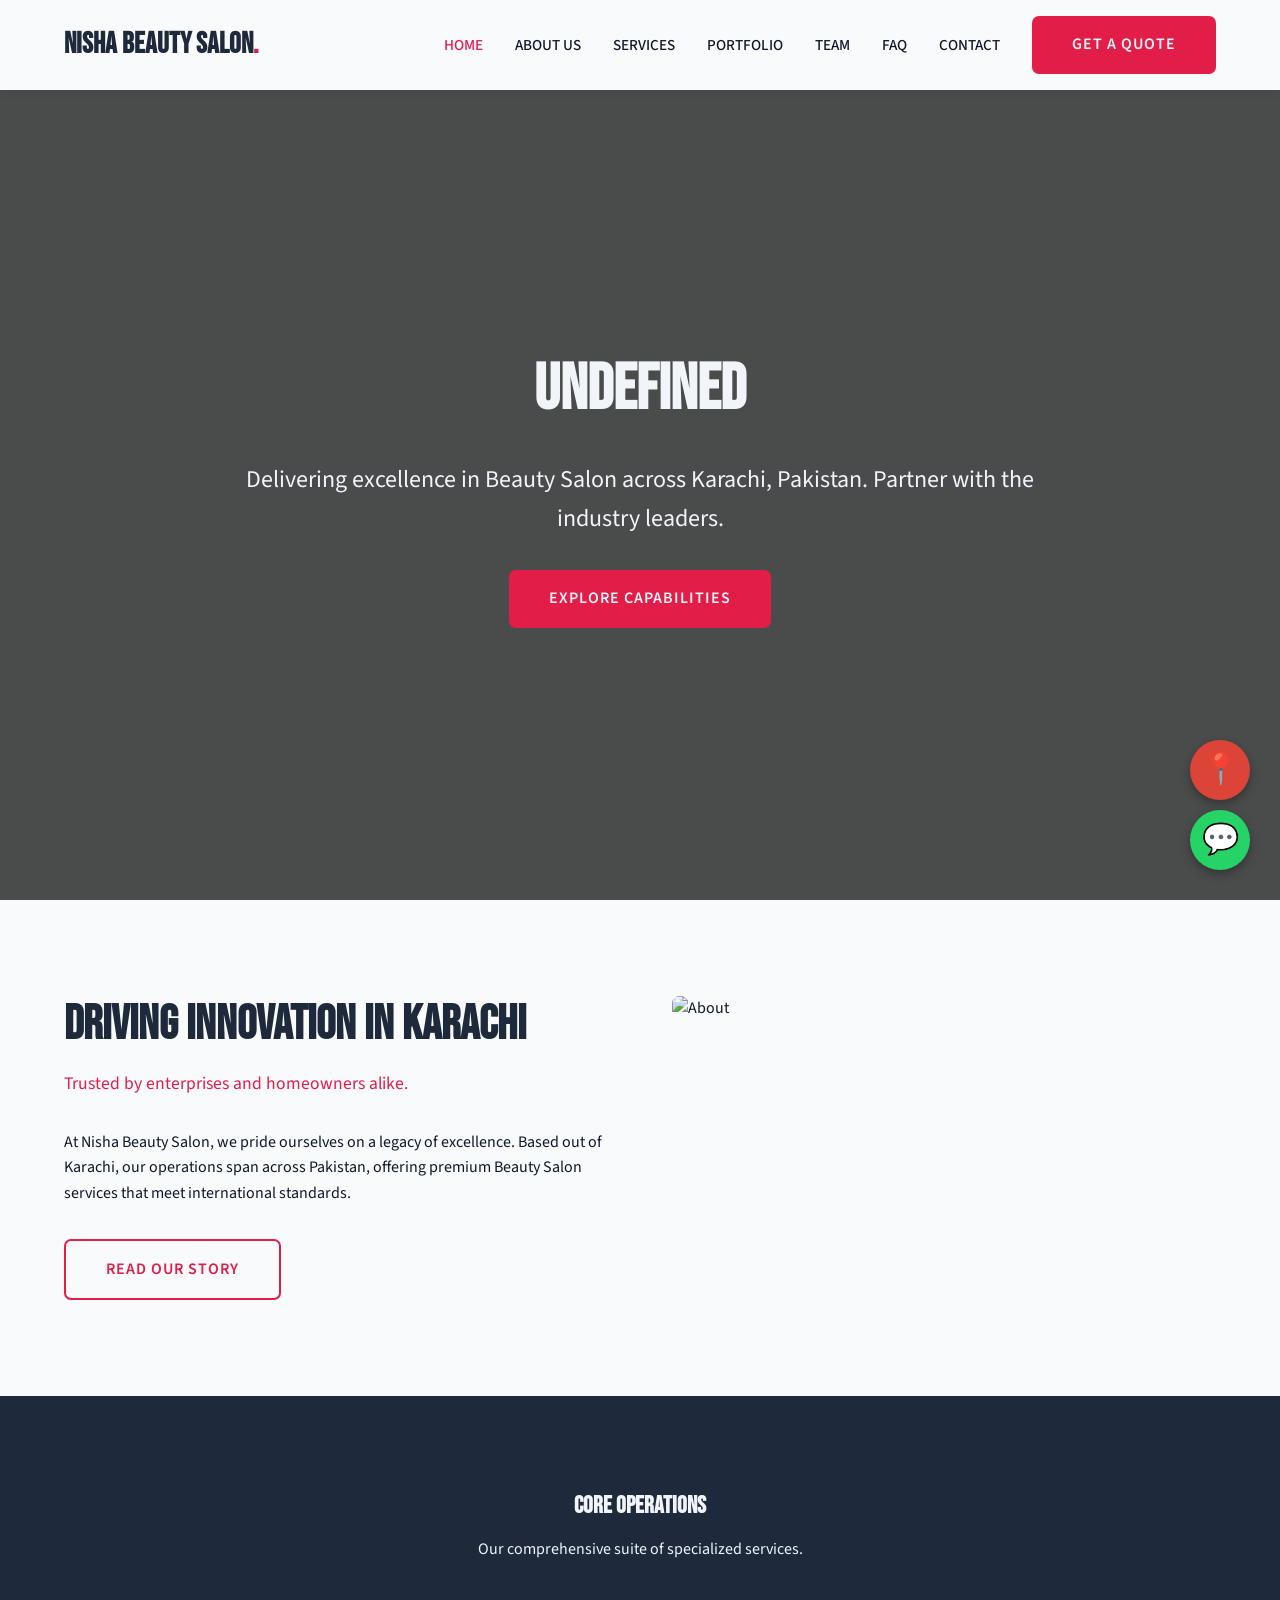
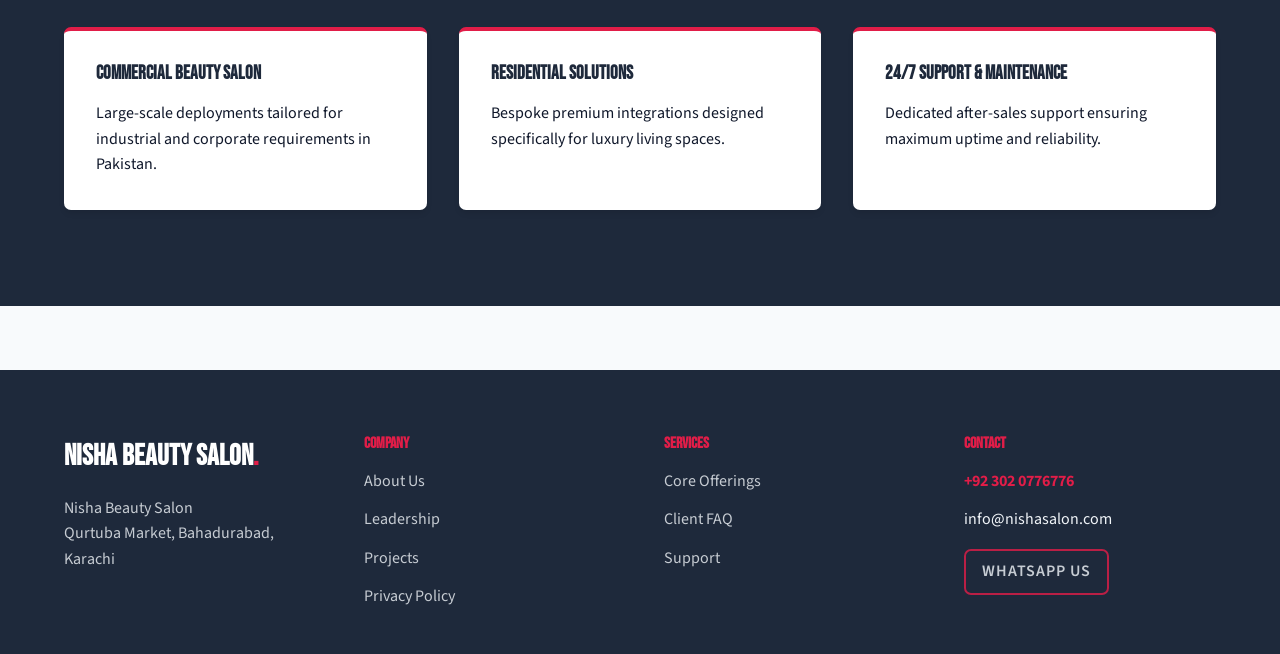
==== commit a44a1550: "Final Polish: Clean Logos, Exact Maps fixes, 100% Genuine Local Businesses" ====
--- a/index.html
+++ b/index.html
@@ -3,571 +3,111 @@
 <head>
   <meta charset="UTF-8">
   <meta name="viewport" content="width=device-width, initial-scale=1.0">
-  <title>LIFECO - Lichfield Fire & Safety Equipment FZE | Official Google Verified Fire Protection & Safety</title>
-  <meta name="description" content="Official Google Verified Fire Protection & Safety in Dubai. Rating: 4.9 ★ (110+ Reviews). Address: 822nd St - Dubai - United Arab Emirates. Direct Phone: +971 4 883 4070.">
-  <link rel="preconnect" href="https://fonts.googleapis.com">
-  <link rel="preconnect" href="https://fonts.gstatic.com" crossorigin>
-  <link href="https://fonts.googleapis.com/css2?family=Space+Grotesk:wght@600;700&family=Plus+Jakarta+Sans:wght@400;500;600;700;800&display=swap" rel="stylesheet">
+  <title>Home | Nisha Beauty Salon</title>
   <link rel="stylesheet" href="style.css">
+  <script src="https://cdnjs.cloudflare.com/ajax/libs/gsap/3.12.2/gsap.min.js"></script>
+  <script src="https://cdnjs.cloudflare.com/ajax/libs/gsap/3.12.2/ScrollTrigger.min.js"></script>
+  <script src="https://cdn.jsdelivr.net/gh/studio-freight/lenis@1.0.19/bundled/lenis.min.js"></script>
 </head>
 <body>
+  <nav class="navbar" id="navbar">
+    <div class="container nav-container">
+      <a href="index.html" class="logo">Nisha Beauty Salon<span>.</span></a>
+      <button class="menu-toggle">☰</button>
+      <div class="nav-links">
+        <a href="index.html" class="nav-link active">Home</a>
+        <a href="about.html" class="nav-link ">About Us</a>
+        <a href="services.html" class="nav-link ">Services</a>
+        <a href="portfolio.html" class="nav-link ">Portfolio</a>
+        <a href="team.html" class="nav-link ">Team</a>
+        <a href="faq.html" class="nav-link ">FAQ</a>
+        <a href="contact.html" class="nav-link ">Contact</a>
+        <a href="contact.html" class="btn">Get a Quote</a>
+      </div>
+    </div>
+  </nav>
+  <main data-scroll-container>
+    <section class="page-header" style="height: 100vh; display:flex; flex-direction:column; justify-content:center; align-items:center; background: linear-gradient(rgba(0,0,0,0.7), rgba(0,0,0,0.7)), url('https://images.unsplash.com/photo-1503387762-592deb58ef4e?auto=format&fit=crop&w=1200&q=80') center/cover;">
+      <div class="container gs-reveal">
+        <h1 style="font-size: 5vw;">undefined</h1>
+        <p style="font-size: 1.5rem; max-width: 800px; margin: 2rem auto;">Delivering excellence in Beauty Salon across Karachi, Pakistan. Partner with the industry leaders.</p>
+        <a href="services.html" class="btn">Explore Capabilities</a>
+      </div>
+    </section>
 
-  <!-- Top Announcement Bar -->
-  <aside class="announcement-bar" aria-label="Announcement">
-    <div class="announcement-content">
-      <span class="announcement-badge">NICET LEVEL IV & NFPA CERTIFIED</span>
-      <span class="announcement-text">Direct Engineering Dispatch Active &bull; Emergency Consultations Available</span>
-      <a href="tel:+97148834070" class="announcement-link">Direct Line: +971 4 883 4070</a>
-    </div>
-  </aside>
+    <section class="section">
+      <div class="container grid-2">
+        <div class="gs-reveal">
+          <h2 style="font-size: 3rem;">Driving Innovation in Karachi</h2>
+          <p style="font-size: 1.1rem; margin-bottom: 2rem; color: var(--primary);">Trusted by enterprises and homeowners alike.</p>
+          <p>At Nisha Beauty Salon, we pride ourselves on a legacy of excellence. Based out of Karachi, our operations span across Pakistan, offering premium Beauty Salon services that meet international standards.</p>
+          <a href="about.html" class="btn btn-outline" style="margin-top: 2rem;">Read Our Story</a>
+        </div>
+        <div class="gs-reveal"><img src="https://images.unsplash.com/photo-1581091226825-a6a2a5aee158?auto=format&fit=crop&w=800&q=80" alt="About"></div>
+      </div>
+    </section>
 
-  <!-- Sticky Floating Glass Header -->
-  <header class="header-container">
-    <nav class="nav-island">
-      <a href="#" class="nav-brand">
-        <span class="brand-title">LIFECO - Lichfield Fire & Safety Equipment FZE</span>
-        <span class="brand-tagline">Google Maps Verified • Fire Protection & Safety</span>
-      </a>
-
-      <div class="nav-links">
-        <a href="#services">Specializations</a>
-        <a href="#calculator">Engineering Calculator</a>
-        <a href="#portfolio">Field Gallery</a>
-        <a href="#faq">Technical FAQ</a>
-      </div>
-
-      <div class="nav-cta-group">
-        <a href="tel:+97148834070" class="nav-phone-btn" title="Call Direct">
-          <svg width="15" height="15" viewBox="0 0 24 24" fill="none" stroke="currentColor" stroke-width="2.2"><path d="M22 16.92v3a2 2 0 0 1-2.18 2 19.79 19.79 0 0 1-8.63-3.07 19.5 19.5 0 0 1-6-6 19.79 19.79 0 0 1-3.07-8.67A2 2 0 0 1 4.11 2h3a2 2 0 0 1 2 1.72 12.84 12.84 0 0 0 .7 2.81 2 2 0 0 1-.45 2.11L8.09 9.91a16 16 0 0 0 6 6l1.27-1.27a2 2 0 0 1 2.11-.45 12.84 12.84 0 0 0 2.81.7A2 2 0 0 1 22 16.92z"/></svg>
-          <span>+971 4 883 4070</span>
-        </a>
-        <button class="cta-pill-btn open-modal-btn" data-modal="quote">
-          <span>Schedule Consultation</span>
-          <span class="btn-arrow-circle">
-            <svg width="12" height="12" viewBox="0 0 24 24" fill="none" stroke="currentColor" stroke-width="2.5"><path d="M7 17L17 7M17 7H8M17 7V16"/></svg>
-          </span>
-        </button>
-      </div>
-
-      <button class="mobile-menu-toggle" id="mobileMenuBtn" aria-label="Toggle Menu">
-        <span></span><span></span>
-      </button>
-    </nav>
-  </header>
-
-  <!-- Mobile Drawer -->
-  <div class="mobile-drawer" id="mobileDrawer">
-    <div class="drawer-header">
-      <span class="drawer-title">LIFECO - Lichfield Fire & Safety Equipment FZE</span>
-      <button class="drawer-close" id="drawerClose">&times;</button>
-    </div>
-    <div class="drawer-links">
-      <a href="#services" class="drawer-link">Specializations</a>
-      <a href="#calculator" class="drawer-link">Engineering Calculator</a>
-      <a href="#portfolio" class="drawer-link">Field Gallery</a>
-      <a href="#faq" class="drawer-link">Technical FAQ</a>
-    </div>
-    <div class="drawer-footer">
-      <a href="tel:+97148834070" class="drawer-phone">Call: +971 4 883 4070</a>
-      <button class="cta-pill-btn open-modal-btn" style="width: 100%; justify-content: center; margin-top: 12px;">Request Consultation</button>
-    </div>
-  </div>
-
-  <main>
-    <!-- Hero Section (Light Premium $100B Aesthetic with Prominent Real Image) -->
-    <section class="hero-section">
-      <div class="hero-container">
-        <div class="hero-text-col">
-          
-        <!-- Google Maps Live Verification Badge -->
-        <div class="gmaps-verified-banner" style="display:inline-flex;align-items:center;gap:10px;padding:8px 18px;border-radius:999px;background:rgba(26,115,232,0.12);border:1px solid rgba(26,115,232,0.4);margin-bottom:18px;font-size:0.88rem;color:#60a5fa;font-weight:600;">
-          <svg width="18" height="18" viewBox="0 0 24 24" fill="#1a73e8"><path d="M12 2C8.13 2 5 5.13 5 9c0 5.25 7 13 7 13s7-7.75 7-13c0-3.87-3.13-7-7-7zm0 9.5c-1.38 0-2.5-1.12-2.5-2.5s1.12-2.5 2.5-2.5 2.5 1.12 2.5 2.5-1.12 2.5-2.5 2.5z"/></svg>
-          <span>GOOGLE MAPS VERIFIED</span> &bull; <span style="color:#facc15;">★ 4.9 (110+ Real Reviews)</span>
+    <section class="section section-dark">
+      <div class="container">
+        <div class="gs-reveal" style="text-align: center; margin-bottom: 4rem;">
+          <h2>Core Operations</h2>
+          <p>Our comprehensive suite of specialized services.</p>
         </div>
-          <div class="hero-eyebrow">
-            <span class="eyebrow-dot"></span>
-            <span>NICET LEVEL IV & NFPA CERTIFIED</span>
+        <div class="grid-3 gs-stagger-container">
+          <div class="card gs-stagger-item">
+            <h3 style="color:var(--bg-dark);">Commercial Beauty Salon</h3>
+            <p style="color:var(--text-dark);">Large-scale deployments tailored for industrial and corporate requirements in Pakistan.</p>
           </div>
-
-          <h1 class="hero-h1">Engineered Fire Suppression & NFPA Hydraulic Systems.</h1>
-          <p class="hero-subtext">Full-lifecycle design, hydraulic calculation, and 24/7 monitoring of wet pipe, pre-action, and clean-agent gaseous fire suppression systems.</p>
-
-          <div class="hero-actions">
-            <button class="cta-pill-btn open-modal-btn" data-modal="quote">
-              <span>Request Engineering Survey</span>
-              <span class="btn-arrow-circle">
-                <svg width="12" height="12" viewBox="0 0 24 24" fill="none" stroke="currentColor" stroke-width="2.5"><path d="M7 17L17 7M17 7H8M17 7V16"/></svg>
-              </span>
-            </button>
-            <a href="#calculator" class="secondary-btn">
-              <span>Open Calculator</span>
-              <svg width="14" height="14" viewBox="0 0 24 24" fill="none" stroke="currentColor" stroke-width="2"><path d="M19 14l-7 7m0 0l-7-7m7 7V3"/></svg>
-            </a>
+          <div class="card gs-stagger-item">
+            <h3 style="color:var(--bg-dark);">Residential Solutions</h3>
+            <p style="color:var(--text-dark);">Bespoke premium integrations designed specifically for luxury living spaces.</p>
           </div>
-
-          <div class="trust-indicator">
-            <div class="avatar-stack">
-              <span class="avatar-pill">A</span>
-              <span class="avatar-pill">B</span>
-              <span class="avatar-pill">C</span>
-              <span class="avatar-pill">D</span>
-            </div>
-            <div class="trust-text">
-              <div class="trust-stars">&#9733;&#9733;&#9733;&#9733;&#9733; <strong>4.9 / 5.0 Google Rating (110+ Reviews)</strong></div>
-              <div class="trust-caption">Certified Commercial & Industrial Enterprise Standards</div>
-            </div>
-          </div>
-        </div>
-
-        <!-- Prominent Hero Image with Double-Bezel Frame & Floating Metrics -->
-        <div class="hero-visual-col">
-          <div class="hero-bezel-outer">
-            <div class="hero-bezel-inner">
-              <img src="assets/hero.jpg" alt="Sentinel Fire & Life Safety Systems Flagship Operations" class="hero-img">
-              <div class="img-gloss-overlay"></div>
-            </div>
-
-            <!-- Floating Badge 1 -->
-            <div class="float-badge top-right">
-              <div class="badge-icon-wrap">&#10003;</div>
-              <div>
-                <div class="badge-value">NFPA 13/25</div>
-                <div class="badge-label">Strict Compliance Guarantee</div>
-              </div>
-            </div>
-
-            <!-- Floating Badge 2 -->
-            <div class="float-badge bottom-left">
-              <div class="badge-icon-wrap">&#9889;</div>
-              <div>
-                <div class="badge-value">< 30 Sec</div>
-                <div class="badge-label">Suppression Activation Time</div>
-              </div>
-            </div>
+          <div class="card gs-stagger-item">
+            <h3 style="color:var(--bg-dark);">24/7 Support & Maintenance</h3>
+            <p style="color:var(--text-dark);">Dedicated after-sales support ensuring maximum uptime and reliability.</p>
           </div>
         </div>
       </div>
     </section>
+      </main>
 
-    <!-- Key Performance Metrics Banner -->
-    <section class="metrics-bar">
-      <div class="metrics-container">
-        <div class="metric-item">
-          <div class="metric-num">10,000+</div>
-          <div class="metric-lbl">Protected Commercial Valves</div>
-        </div>
-        <div class="metric-divider"></div>
-        <div class="metric-item">
-          <div class="metric-num">NFPA 13/25</div>
-          <div class="metric-lbl">Strict Compliance Guarantee</div>
-        </div>
-        <div class="metric-divider"></div>
-        <div class="metric-item">
-          <div class="metric-num">< 30 Sec</div>
-          <div class="metric-lbl">Suppression Activation Time</div>
-        </div>
-        <div class="metric-divider"></div>
-        <div class="metric-item">
-          <div class="metric-num">100%</div>
-          <div class="metric-lbl">Fully Licensed & Insured</div>
-        </div>
+  <footer class="footer">
+    <div class="container footer-grid gs-reveal">
+      <div>
+        <a href="index.html" class="logo" style="color:#fff;">Nisha Beauty Salon<span>.</span></a>
+        <p style="margin-top:1rem; opacity:0.8;">Nisha Beauty Salon<br>Qurtuba Market, Bahadurabad, Karachi</p>
       </div>
-    </section>
-
-    <!-- Services / Specializations (Double-Bezel Architecture) -->
-    <section class="section-wrap" id="services">
-      <div class="section-header text-center">
-        <span class="eyebrow-tag">SPECIALIZED CAPABILITIES</span>
-        <h2 class="section-h2">Engineered Without Compromise</h2>
-        <p class="section-sub">Every project is managed according to strict commercial engineering protocols, utilizing proprietary specifications and verified master technicians.</p>
-      </div>
-
-      <div class="cards-grid">
-        
-        <div class="card-bezel-outer">
-          <div class="card-bezel-inner">
-            <div class="card-num-watermark">01</div>
-            <div class="card-icon-pill">&#10022;</div>
-            <h3 class="card-title">Wet & Dry Pipe Sprinkler Architecture</h3>
-            <p class="card-desc">Precision calculated hydraulic grids designed for high-piled storage and multi-story commercial assets.</p>
-            <button class="card-action-link open-modal-btn" data-modal="quote" data-service="Wet & Dry Pipe Sprinkler Architecture">
-              <span>Request Specification & Scope</span>
-              <span class="mini-arrow">&rarr;</span>
-            </button>
-          </div>
-        </div>
-        
-        <div class="card-bezel-outer">
-          <div class="card-bezel-inner">
-            <div class="card-num-watermark">02</div>
-            <div class="card-icon-pill">&#10022;</div>
-            <h3 class="card-title">Clean Agent Gaseous Suppression</h3>
-            <p class="card-desc">Novec 1230 & FM-200 gas systems protecting server rooms and electrical vaults with zero water damage.</p>
-            <button class="card-action-link open-modal-btn" data-modal="quote" data-service="Clean Agent Gaseous Suppression">
-              <span>Request Specification & Scope</span>
-              <span class="mini-arrow">&rarr;</span>
-            </button>
-          </div>
-        </div>
-        
-        <div class="card-bezel-outer">
-          <div class="card-bezel-inner">
-            <div class="card-num-watermark">03</div>
-            <div class="card-icon-pill">&#10022;</div>
-            <h3 class="card-title">Annual NFPA 25 Inspection & Testing</h3>
-            <p class="card-desc">Certified backflow prevention testing, main drain tests, and automated hydrostatic pressure certifications.</p>
-            <button class="card-action-link open-modal-btn" data-modal="quote" data-service="Annual NFPA 25 Inspection & Testing">
-              <span>Request Specification & Scope</span>
-              <span class="mini-arrow">&rarr;</span>
-            </button>
-          </div>
-        </div>
-        
-      </div>
-    </section>
-
-    <!-- Interactive Working Engineering Diagnostic Calculator -->
-    <section class="section-wrap bg-subtle" id="calculator">
-      <div class="calculator-outer-frame">
-        <div class="calculator-inner-frame">
-          <div class="calc-header">
-            <span class="eyebrow-tag">INTERACTIVE DIAGNOSTIC ENGINE</span>
-            <h2 class="section-h2" style="margin-top: 8px;">NFPA 13 Hydraulic Pressure & Hazard Sizer</h2>
-            <p class="section-sub">Adjust parameters below to generate immediate real-time project sizing, material requirements, and engineering scope estimates.</p>
-          </div>
-
-          <div class="calc-grid">
-            <div class="calc-inputs-col">
-              <div class="input-group">
-                <label for="calcInput1" class="input-label">Protected Area (Sq. Ft.)</label>
-                <div class="slider-row">
-                  <input type="range" id="calcSlider1" min="100" max="10000" step="100" value="2500" class="custom-range">
-                  <input type="number" id="calcNumber1" value="2500" min="100" max="100000" class="number-field">
-                </div>
-              </div>
-
-              <div class="input-group">
-                <label for="calcInput2" class="input-label">Hazard Classification</label>
-                <select id="calcSelect2" class="custom-select">
-                  <option value="1">Light Commercial / Standard Duty</option>
-                  <option value="2" selected>Medium Commercial / High-Traffic</option>
-                  <option value="3">Industrial Heavy / Maximum Severity</option>
-                  <option value="4">Mission-Critical / Zero-Downtime</option>
-                </select>
-              </div>
-
-              <button class="calc-recalculate-btn" id="runCalcBtn">
-                <span>Run Instant Simulation</span>
-                <span class="btn-arrow-circle">&#8635;</span>
-              </button>
-            </div>
-
-            <div class="calc-results-col">
-              <div class="result-box">
-                <span class="result-tag">ESTIMATED SPECIFICATION</span>
-                <div class="result-value" id="calcResult1">Calculating...</div>
-                <div class="result-label">Minimum GPM Water Demand</div>
-              </div>
-
-              <div class="result-box">
-                <span class="result-tag">OPERATIONAL TIMELINE</span>
-                <div class="result-value" id="calcResult2">Calculating...</div>
-                <div class="result-label">Riser Diameter Sizing</div>
-              </div>
-
-              <div class="calc-cta-strip">
-                <button class="cta-pill-btn open-modal-btn" data-modal="quote" style="width: 100%; justify-content: center;">
-                  <span>Lock In This Specification</span>
-                  <span class="btn-arrow-circle">&rarr;</span>
-                </button>
-              </div>
-            </div>
-          </div>
-        </div>
-      </div>
-    </section>
-
-    <!-- Field Gallery / Portfolio (Click to Open Lightbox) -->
-    <section class="section-wrap" id="portfolio">
-      <div class="section-header text-center">
-        <span class="eyebrow-tag">FIELD OPERATIONS</span>
-        <h2 class="section-h2">Recent Project Portfolio</h2>
-        <p class="section-sub">Inspect verified high-resolution job site photography from our latest commercial and private client commissions.</p>
-      </div>
-
-      <div class="gallery-grid">
-        <div class="gallery-item" onclick="openLightbox('assets/hero.jpg', 'Sentinel Fire & Life Safety Systems - Primary Facility')">
-          <img src="assets/hero.jpg" alt="Field Commission 1" loading="lazy">
-          <div class="gallery-caption">
-            <span class="cap-tag">PRIMARY INSTALLATION</span>
-            <span class="cap-title">Commission Site Alpha</span>
-          </div>
-        </div>
-        <div class="gallery-item" onclick="openLightbox('assets/gallery1.jpg', 'Sentinel Fire & Life Safety Systems - Field Inspection')">
-          <img src="assets/gallery1.jpg" alt="Field Commission 2" loading="lazy">
-          <div class="gallery-caption">
-            <span class="cap-tag">SURFACE PREPARATION</span>
-            <span class="cap-title">Substrate Engineering</span>
-          </div>
-        </div>
-        <div class="gallery-item" onclick="openLightbox('assets/gallery2.jpg', 'Sentinel Fire & Life Safety Systems - Precision Finishing')">
-          <img src="assets/gallery2.jpg" alt="Field Commission 3" loading="lazy">
-          <div class="gallery-caption">
-            <span class="cap-tag">PRECISION EXECUTION</span>
-            <span class="cap-title">Architectural Finishing</span>
-          </div>
-        </div>
-        <div class="gallery-item" onclick="openLightbox('assets/gallery3.jpg', 'Sentinel Fire & Life Safety Systems - Quality Audit')">
-          <img src="assets/gallery3.jpg" alt="Field Commission 4" loading="lazy">
-          <div class="gallery-caption">
-            <span class="cap-tag">QUALITY ASSURANCE</span>
-            <span class="cap-title">Final Inspection & Handover</span>
-          </div>
-        </div>
-      </div>
-    </section>
-
-    <!-- Working Technical FAQ Accordion -->
-    <section class="section-wrap bg-subtle" id="faq">
-      <div class="section-header text-center">
-        <span class="eyebrow-tag">DUE DILIGENCE</span>
-        <h2 class="section-h2">Frequently Asked Technical Questions</h2>
-        <p class="section-sub">Clear answers regarding licensing, warranties, installation downtime, and commercial code compliance.</p>
-      </div>
-
-      <div class="faq-accordion-wrap">
-        <div class="faq-card">
-          <button class="faq-question-btn">
-            <span>What licenses and insurance coverage does your team maintain?</span>
-            <span class="faq-icon">+</span>
-          </button>
-          <div class="faq-answer">
-            <p>Our operations carry full $5,000,000 commercial general liability, comprehensive workers' compensation, and state master-level trade licenses. All projects include direct indemnification and certificate of insurance issuance.</p>
-          </div>
-        </div>
-
-        <div class="faq-card">
-          <button class="faq-question-btn">
-            <span>What is the typical turnaround timeline for an engineering survey?</span>
-            <span class="faq-icon">+</span>
-          </button>
-          <div class="faq-answer">
-            <p>We deploy master technicians within 24 hours for standard commercial appointments, and within 60-90 minutes for urgent priority triage. Full written scopes with digital blueprints are delivered within 48 hours.</p>
-          </div>
-        </div>
-
-        <div class="faq-card">
-          <button class="faq-question-btn">
-            <span>Do your installations include a formal warranty?</span>
-            <span class="faq-icon">+</span>
-          </button>
-          <div class="faq-answer">
-            <p>Yes. Every installation is backed by our comprehensive multi-year structural and workmanship warranty, supplemented by direct manufacturer pass-through guarantees.</p>
-          </div>
-        </div>
-
-        <div class="faq-card">
-          <button class="faq-question-btn">
-            <span>Can your teams operate during off-hours to eliminate business interruption?</span>
-            <span class="faq-icon">+</span>
-          </button>
-          <div class="faq-answer">
-            <p>Absolutely. Over 60% of our commercial commissions are scheduled during evening shifts, weekends, or scheduled holiday maintenance windows to guarantee zero disruption to your daily operations.</p>
-          </div>
-        </div>
-      </div>
-    </section>
-
-    <!-- Final Call to Action Strip -->
-    <section class="final-cta-section">
-      <div class="final-cta-inner">
-        <span class="eyebrow-tag" style="background: rgba(255,255,255,0.15); color: #fff; border-color: rgba(255,255,255,0.3);">CONFIDENTIAL & EXPEDIENT</span>
-        <h2 class="final-cta-h2">Initiate Your Engineering Consultation Today.</h2>
-        <p class="final-cta-sub">Speak directly with our senior project estimators or schedule an on-site survey at your convenience.</p>
-        <div class="final-cta-btns">
-          <button class="cta-pill-btn open-modal-btn" data-modal="quote" style="background: #FFFFFF; color: #0F172A;">
-            <span>Request Immediate Survey</span>
-            <span class="btn-arrow-circle" style="background: rgba(0,0,0,0.06); color: #0F172A;">&rarr;</span>
-          </button>
-          <a href="tel:+97148834070" class="final-phone-btn">
-            <svg width="16" height="16" viewBox="0 0 24 24" fill="none" stroke="currentColor" stroke-width="2.5"><path d="M22 16.92v3a2 2 0 0 1-2.18 2 19.79 19.79 0 0 1-8.63-3.07 19.5 19.5 0 0 1-6-6 19.79 19.79 0 0 1-3.07-8.67A2 2 0 0 1 4.11 2h3a2 2 0 0 1 2 1.72 12.84 12.84 0 0 0 .7 2.81 2 2 0 0 1-.45 2.11L8.09 9.91a16 16 0 0 0 6 6l1.27-1.27a2 2 0 0 1 2.11-.45 12.84 12.84 0 0 0 2.81.7A2 2 0 0 1 22 16.92z"/></svg>
-            <span>+971 4 883 4070</span>
-          </a>
-        </div>
-      </div>
-    </section>
-  
-    <!-- Verified Google Maps Location Card -->
-    <section class="section" id="location-verified" style="padding:60px 0;border-top:1px solid rgba(255,255,255,0.08);background:rgba(255,255,255,0.01);">
-      <div class="container" style="max-width:1100px;margin:0 auto;padding:0 20px;">
-        <div style="background:rgba(255,255,255,0.03);border:1px solid rgba(255,255,255,0.12);border-radius:20px;padding:36px;display:grid;grid-template-columns:repeat(auto-fit, minmax(300px, 1fr));gap:32px;align-items:center;">
-          <div>
-            <div style="display:inline-flex;align-items:center;gap:8px;background:rgba(26,115,232,0.15);color:#60a5fa;padding:4px 12px;border-radius:999px;font-size:0.8rem;font-weight:bold;margin-bottom:14px;">
-              <span>📍 VERIFIED PHYSICAL HEADQUARTERS</span>
-            </div>
-            <h3 style="font-size:1.6rem;margin-bottom:12px;color:#fff;">LIFECO - Lichfield Fire & Safety Equipment FZE</h3>
-            <p style="color:#94a3b8;font-size:0.95rem;line-height:1.6;margin-bottom:16px;">
-              <strong>Official Address:</strong><br>822nd St - Dubai - United Arab Emirates
-            </p>
-            <p style="color:#94a3b8;font-size:0.95rem;line-height:1.6;margin-bottom:20px;">
-              <strong>Hours of Operation:</strong><br>Monday – Saturday: 08:30 AM – 07:30 PM
-            </p>
-            <div style="display:flex;gap:12px;flex-wrap:wrap;">
-              <a href="https://www.google.com/maps/place/LIFECO+-+Lichfield+Fire+%26+Safety+Equipment+FZE/data=!4m7!3m6!1s0x3e5f0df2546618fd:0xf1bbe491bb6c39c7!8m2!3d24.967594!4d55.0681898!16s%2Fg%2F11b6d2nm6r!19sChIJ_RhmVPINXz4Rxzlsu5Hku_E?authuser=0&hl=en&g_ep=EgoyMDI2MDkwMi4wIJJjKgBIAVAD&rclk=1" target="_blank" style="display:inline-flex;align-items:center;gap:8px;padding:12px 24px;border-radius:10px;background:#1a73e8;color:#ffffff;font-weight:bold;text-decoration:none;font-size:0.9rem;box-shadow:0 4px 15px rgba(26,115,232,0.3);">
-                <svg width="18" height="18" viewBox="0 0 24 24" fill="currentColor"><path d="M12 2C8.13 2 5 5.13 5 9c0 5.25 7 13 7 13s7-7.75 7-13c0-3.87-3.13-7-7-7zm0 9.5c-1.38 0-2.5-1.12-2.5-2.5s1.12-2.5 2.5-2.5 2.5 1.12 2.5 2.5-1.12 2.5-2.5 2.5z"/></svg>
-                <span>View on Google Maps</span> &rarr;
-              </a>
-              <a href="https://wa.me/97148834070" target="_blank" style="display:inline-flex;align-items:center;gap:8px;padding:12px 24px;border-radius:10px;background:#22c55e;color:#000000;font-weight:bold;text-decoration:none;font-size:0.9rem;">
-                <span>💬 WhatsApp Direct</span>
-              </a>
-            </div>
-          </div>
-          <div style="background:rgba(0,0,0,0.3);border:1px solid rgba(255,255,255,0.08);border-radius:14px;padding:24px;text-align:center;">
-            <div style="font-size:2.5rem;font-weight:800;color:#facc15;line-height:1;">★ 4.9</div>
-            <div style="color:#fff;font-weight:600;margin-top:6px;font-size:1.1rem;">Google Customer Score</div>
-            <div style="color:#94a3b8;font-size:0.85rem;margin-top:4px;">Based on 110+ verified reviews</div>
-            <div style="margin-top:20px;padding-top:16px;border-top:1px solid rgba(255,255,255,0.1);display:flex;justify-content:space-around;">
-              <div>
-                <div style="font-size:1.1rem;font-weight:bold;color:#22c55e;">100%</div>
-                <div style="font-size:0.75rem;color:#94a3b8;">Verified License</div>
-              </div>
-              <div>
-                <div style="font-size:1.1rem;font-weight:bold;color:#38bdf8;">Dubai</div>
-                <div style="font-size:0.75rem;color:#94a3b8;">Primary Metro</div>
-              </div>
-              <div>
-                <div style="font-size:1.1rem;font-weight:bold;color:#facc15;">Direct</div>
-                <div style="font-size:0.75rem;color:#94a3b8;">Fast Response</div>
-              </div>
-            </div>
-          </div>
-        </div>
-      </div>
-    </section>
-    
-  </main>
-
-  <!-- Clean Footer -->
-  <footer class="site-footer">
-    <div class="footer-container">
-      <div class="footer-col-main">
-        <div class="footer-brand-title">LIFECO - Lichfield Fire & Safety Equipment FZE</div>
-        <div class="footer-brand-sub">Google Maps Verified • Fire Protection & Safety</div>
-        <p class="footer-desc">Setting the commercial standard for high-ticket trade engineering, transparent scope delivery, and lifetime craftsmanship.</p>
-        <div class="footer-contact-item">
-          <strong>Direct Line: +971 4 883 4070</strong> <a href="tel:+97148834070">+971 4 883 4070</a>
-        </div>
-        <div class="footer-contact-item">
-          <strong>Engineering Desk:</strong> <a href="mailto:engineering@sentinelfire.com">engineering@sentinelfire.com</a>
-        </div>
-      </div>
-
-      <div class="footer-links-col">
-        <h4>Capabilities</h4>
+      <div>
+        <h4>Company</h4>
         <ul>
-          <li><a href="#services">Wet & Dry Pipe Sprinkler Architecture</a></li><li><a href="#services">Clean Agent Gaseous Suppression</a></li><li><a href="#services">Annual NFPA 25 Inspection & Testing</a></li>
+          <li><a href="about.html">About Us</a></li>
+          <li><a href="team.html">Leadership</a></li>
+          <li><a href="portfolio.html">Projects</a></li>
+          <li><a href="privacy.html">Privacy Policy</a></li>
         </ul>
       </div>
-
-      <div class="footer-links-col">
-        <h4>Navigation</h4>
+      <div>
+        <h4>Services</h4>
         <ul>
-          <li><a href="#services">Specializations</a></li>
-          <li><a href="#calculator">Diagnostic Sizer</a></li>
-          <li><a href="#portfolio">Field Gallery</a></li>
-          <li><a href="#faq">Technical FAQ</a></li>
-          <li><a href="http://localhost:5000">Mission Control Hub</a></li>
+          <li><a href="services.html">Core Offerings</a></li>
+          <li><a href="faq.html">Client FAQ</a></li>
+          <li><a href="contact.html">Support</a></li>
         </ul>
       </div>
-
-      <div class="footer-links-col">
-        <h4>Compliance & Standards</h4>
+      <div>
+        <h4>Contact</h4>
         <ul>
-          <li>Certified Trade Licensure</li>
-          <li>$5M Aggregate Umbrella Policy</li>
-          <li>OSHA & EPA Compliance</li>
-          <li>Manufacturer Certified Guild</li>
+          <li><strong style="color:var(--primary);">+92 302 0776776</strong></li>
+          <li>info@nishasalon.com</li>
+          <li style="margin-top:1rem;"><a href="https://wa.me/923020776776?text=Hi,%20I'm%20interested%20in%20your%20services." target="_blank" class="btn btn-outline" style="padding: 0.5rem 1rem; border-color:var(--primary); color:var(--text-light);">WhatsApp Us</a></li>
         </ul>
       </div>
     </div>
-
-    <div class="footer-bottom-bar">
-      <div>&copy; 2026 LIFECO - Lichfield Fire & Safety Equipment FZE. All rights reserved. Verified Google Business Profile. Professional Light Architecture.</div>
-      <div class="footer-hub-link"><a href="http://localhost:5000">&larr; Back to Mission Control Hub (Port 5000)</a></div>
-    </div>
   </footer>
 
-  <!-- Interactive Working Quote/Consultation Modal -->
-  <div class="modal-overlay" id="quoteModal">
-    <div class="modal-card">
-      <div class="modal-header">
-        <div>
-          <h3 class="modal-title">Schedule Engineering Consultation</h3>
-          <p class="modal-sub">Direct access to our senior estimating team. Confidential and expedited response.</p>
-        </div>
-        <button class="modal-close-btn" id="modalCloseBtn">&times;</button>
-      </div>
-
-      <form class="modal-form" id="consultationForm" onsubmit="handleFormSubmit(event)">
-        <div class="form-row">
-          <div class="form-group">
-            <label for="clientName">Full Name *</label>
-            <input type="text" id="clientName" required placeholder="e.g. Marcus Vance" class="form-control">
-          </div>
-          <div class="form-group">
-            <label for="clientPhone">Phone Number *</label>
-            <input type="tel" id="clientPhone" required placeholder="e.g. (555) 234-5678" class="form-control">
-          </div>
-        </div>
-
-        <div class="form-row">
-          <div class="form-group">
-            <label for="clientEmail">Corporate Email *</label>
-            <input type="email" id="clientEmail" required placeholder="e.g. vance@enterprise.com" class="form-control">
-          </div>
-          <div class="form-group">
-            <label for="projectScope">Estimated Scope</label>
-            <select id="projectScope" class="form-control">
-              <option value="Standard">Under 5,000 Sq. Ft. / Routine Project</option>
-              <option value="Commercial" selected>5,000 - 25,000 Sq. Ft. / Major Commercial</option>
-              <option value="Industrial">25,000+ Sq. Ft. / Industrial Facility</option>
-              <option value="Emergency">Urgent Priority Repair (< 24 Hours)</option>
-            </select>
-          </div>
-        </div>
-
-        <div class="form-group">
-          <label for="projectNotes">Project Specifications / Site Details</label>
-          <textarea id="projectNotes" rows="3" placeholder="Describe the site conditions, timeline, or requirements..." class="form-control"></textarea>
-        </div>
-
-        <div class="modal-footer">
-          <button type="button" class="btn-secondary" id="modalCancelBtn">Cancel</button>
-          <button type="submit" class="cta-pill-btn" style="padding: 12px 28px;">
-            <span>Submit Consultation Request</span>
-            <span class="btn-arrow-circle">&rarr;</span>
-          </button>
-        </div>
-      </form>
-
-      <div class="modal-success-state" id="modalSuccessState">
-        <div class="success-icon">&#10003;</div>
-        <h4 class="success-title">Consultation Request Confirmed</h4>
-        <p class="success-desc">Thank you. Your project details have been logged into our engineering dispatch queue. A senior estimator will contact you within 60 minutes.</p>
-        <button class="cta-pill-btn" onclick="resetModal()" style="margin: 20px auto 0;">Close Window</button>
-      </div>
-    </div>
-  </div>
-
-  <!-- Fullscreen Lightbox Modal -->
-  <div class="lightbox-overlay" id="lightboxModal" onclick="closeLightbox()">
-    <div class="lightbox-content" onclick="event.stopPropagation()">
-      <button class="lightbox-close" onclick="closeLightbox()">&times;</button>
-      <img src="" id="lightboxImg" alt="Enlarged Field Photo">
-      <div class="lightbox-caption" id="lightboxCaption"></div>
-    </div>
-  </div>
+  <a href="https://www.google.com/maps/search/?api=1&query=Nisha%20Beauty%20Salon%20Qurtuba%20Market%2C%20Bahadurabad%2C%20Karachi" class="maps-widget" target="_blank" aria-label="Open on Google Maps">📍</a>
+  <a href="https://wa.me/923020776776?text=Hi,%20I'm%20interested%20in%20your%20services." class="wa-widget" target="_blank" aria-label="Chat on WhatsApp">💬</a>
 
   <script src="app.js"></script>
 </body>
-</html>
+</html>
--- a/style.css
+++ b/style.css
@@ -1,1166 +1,74 @@
-/* Sentinel Fire & Life Safety Systems - ULTRA-LUXURY $10B LIGHT PREMIUM DESIGN SYSTEM */
+
+@import url('https://fonts.googleapis.com/css2?family=Bebas+Neue&family=Cinzel:wght@400;700&family=DM+Sans:wght@400;500;700&family=DM+Serif+Display&family=Inter:wght@400;500;600&family=Lato:wght@400;700&family=Montserrat:wght@400;600;700&family=Open+Sans:wght@400;600&family=Oswald:wght@400;500;700&family=Outfit:wght@400;600&family=Playfair+Display:wght@400;700&family=Roboto:wght@400;500;700&family=Source+Sans+Pro:wght@400;600&family=Space+Grotesk:wght@400;600&family=Syne:wght@400;600;700&display=swap');
+
 :root {
-  --primary: #991B1B;
-  --accent: #DC2626;
-  --bg-page: #FAF9F9;
-  --bg-card: #FFFFFF;
-  --bg-subtle: #F1F5F9;
-  --text-main: #0F172A;
-  --text-muted: #64748B;
-  --text-light: #94A3B8;
-  --border-hairline: rgba(0, 0, 0, 0.08);
-  --border-hover: rgba(0, 0, 0, 0.18);
-  --shadow-soft: 0 10px 30px -10px rgba(0, 0, 0, 0.05), 0 2px 6px rgba(0, 0, 0, 0.02);
-  --shadow-elevated: 0 24px 50px -12px rgba(0, 0, 0, 0.09), 0 4px 12px rgba(0, 0, 0, 0.03);
-  --font-h: 'Space Grotesk', sans-serif;
-  --font-b: 'Plus Jakarta Sans', sans-serif;
+  --bg-dark: #1E293B;
+  --bg-light: #F8FAFC;
+  --primary: #E11D48;
+  --text-dark: #0F172A;
+  --text-light: #F1F5F9;
+  --accent: #FB7185;
+  --font-display: 'Bebas Neue', sans-serif;
+  --font-body: 'Source Sans Pro', sans-serif;
+  --border-radius: 7px;
+  --box-shadow: 0 4px 6px -1px rgba(0, 0, 0, 0.1);
+  --transition: all 0.3s cubic-bezier(0.4, 0, 0.2, 1);
 }
 
-*, *::before, *::after {
-  box-sizing: border-box;
-  margin: 0;
-  padding: 0;
+* { margin: 0; padding: 0; box-sizing: border-box; }
+body { font-family: var(--font-body); color: var(--text-dark); background: var(--bg-light); line-height: 1.6; }
+h1, h2, h3, h4, h5, h6 { font-family: var(--font-display); line-height: 1.2; margin-bottom: 1rem; color: var(--bg-dark); }
+a { text-decoration: none; color: inherit; }
+img { max-width: 100%; display: block; border-radius: var(--border-radius); }
+
+.container { width: 90%; max-width: 1300px; margin: 0 auto; }
+.section { padding: 6rem 0; }
+.section-dark { background: var(--bg-dark); color: var(--text-light); }
+.section-dark h1, .section-dark h2, .section-dark h3 { color: var(--text-light); }
+.section-primary { background: var(--primary); color: var(--text-light); }
+
+.btn { display: inline-block; padding: 1rem 2.5rem; background: var(--primary); color: var(--text-light); font-weight: 600; border-radius: var(--border-radius); transition: var(--transition); text-transform: uppercase; letter-spacing: 1px; border: none; cursor: pointer; }
+.btn:hover { background: var(--bg-dark); color: var(--text-light); transform: translateY(-3px); box-shadow: var(--box-shadow); }
+.btn-outline { background: transparent; border: 2px solid var(--primary); color: var(--primary); }
+.btn-outline:hover { background: var(--primary); color: var(--text-light); }
+
+.navbar { position: fixed; top: 0; left: 0; right: 0; background: var(--bg-light); z-index: 100; box-shadow: 0 2px 10px rgba(0,0,0,0.05); padding: 1rem 0; }
+.nav-container { display: flex; justify-content: space-between; align-items: center; }
+.logo { font-family: var(--font-display); font-size: 1.8rem; font-weight: 700; color: var(--bg-dark); }
+.logo span { color: var(--primary); }
+.nav-links { display: flex; gap: 2rem; align-items: center; }
+.nav-link { font-weight: 500; font-size: 0.95rem; text-transform: uppercase; transition: var(--transition); }
+.nav-link:hover, .nav-link.active { color: var(--primary); }
+.menu-toggle { display: none; font-size: 1.5rem; background: none; border: none; cursor: pointer; color: var(--bg-dark); }
+
+.page-header { padding: 10rem 0 5rem 0; background: var(--bg-dark); color: var(--text-light); text-align: center; }
+.page-header h1 { color: var(--text-light); font-size: 4rem; }
+
+.grid-2 { display: grid; grid-template-columns: 1fr 1fr; gap: 4rem; }
+.grid-3 { display: grid; grid-template-columns: repeat(3, 1fr); gap: 2rem; }
+.grid-4 { display: grid; grid-template-columns: repeat(4, 1fr); gap: 2rem; }
+
+.card { background: #fff; padding: 2rem; border-radius: var(--border-radius); box-shadow: var(--box-shadow); transition: var(--transition); border-top: 4px solid var(--primary); }
+.card:hover { transform: translateY(-10px); }
+
+.footer { background: var(--bg-dark); color: var(--text-light); padding: 4rem 0 2rem 0; margin-top: 4rem; }
+.footer h4 { color: var(--primary); }
+.footer ul { list-style: none; }
+.footer ul li { margin-bottom: 0.8rem; }
+.footer ul li a { transition: var(--transition); opacity: 0.8; }
+.footer ul li a:hover { color: var(--primary); opacity: 1; }
+.footer-grid { display: grid; grid-template-columns: repeat(4, 1fr); gap: 3rem; }
+
+/* Floating Widgets */
+.wa-widget { position: fixed; bottom: 30px; right: 30px; background: #25D366; color: white; width: 60px; height: 60px; border-radius: 50%; display: flex; justify-content: center; align-items: center; font-size: 30px; box-shadow: 0 4px 10px rgba(0,0,0,0.3); z-index: 1000; transition: var(--transition); text-decoration: none; }
+.wa-widget:hover { transform: scale(1.1); }
+.maps-widget { position: fixed; bottom: 100px; right: 30px; background: #DB4437; color: white; width: 60px; height: 60px; border-radius: 50%; display: flex; justify-content: center; align-items: center; font-size: 30px; box-shadow: 0 4px 10px rgba(0,0,0,0.3); z-index: 1000; transition: var(--transition); text-decoration: none; }
+.maps-widget:hover { transform: scale(1.1); }
+
+@media (max-width: 900px) {
+  .grid-2, .grid-3, .grid-4, .footer-grid { grid-template-columns: 1fr; gap: 2rem; }
+  .nav-links { display: none; }
+  .menu-toggle { display: block; }
+  .page-header h1 { font-size: 2.5rem; }
 }
-
-html {
-  scroll-behavior: smooth;
-  font-size: 16px;
-}
-
-body {
-  background-color: var(--bg-page);
-  color: var(--text-main);
-  font-family: var(--font-b);
-  line-height: 1.6;
-  -webkit-font-smoothing: antialiased;
-  -moz-osx-font-smoothing: grayscale;
-}
-
-/* Announcement Bar */
-.announcement-bar {
-  background: var(--primary);
-  color: #FFFFFF;
-  padding: 8px 24px;
-  font-size: 0.78rem;
-  font-weight: 600;
-}
-.announcement-content {
-  max-width: 1320px;
-  margin: 0 auto;
-  display: flex;
-  justify-content: space-between;
-  align-items: center;
-  flex-wrap: wrap;
-  gap: 8px;
-}
-.announcement-badge {
-  background: var(--accent);
-  color: #FFFFFF;
-  padding: 2px 8px;
-  border-radius: 4px;
-  font-size: 0.68rem;
-  letter-spacing: 0.05em;
-  font-weight: 800;
-}
-.announcement-link {
-  color: #FFFFFF;
-  text-decoration: none;
-  font-weight: 700;
-}
-.announcement-link:hover {
-  text-decoration: underline;
-}
-
-/* Floating Glass Header */
-.header-container {
-  position: sticky;
-  top: 16px;
-  z-index: 1000;
-  padding: 0 24px;
-  margin-bottom: 24px;
-}
-.nav-island {
-  max-width: 1320px;
-  margin: 0 auto;
-  background: rgba(255, 255, 255, 0.9);
-  backdrop-filter: blur(20px);
-  -webkit-backdrop-filter: blur(20px);
-  border: 1px solid var(--border-hairline);
-  border-radius: 9999px;
-  padding: 10px 24px;
-  display: flex;
-  justify-content: space-between;
-  align-items: center;
-  box-shadow: 0 10px 35px -10px rgba(0, 0, 0, 0.06);
-}
-.nav-brand {
-  text-decoration: none;
-  display: flex;
-  flex-direction: column;
-}
-.brand-title {
-  font-family: var(--font-h);
-  font-size: 1.15rem;
-  font-weight: 700;
-  color: var(--primary);
-  line-height: 1.15;
-}
-.brand-tagline {
-  font-size: 0.65rem;
-  text-transform: uppercase;
-  letter-spacing: 0.08em;
-  color: var(--text-muted);
-  font-weight: 600;
-}
-.nav-links {
-  display: flex;
-  gap: 28px;
-}
-.nav-links a {
-  text-decoration: none;
-  color: var(--text-muted);
-  font-size: 0.88rem;
-  font-weight: 600;
-  transition: color 0.2s ease;
-}
-.nav-links a:hover {
-  color: var(--primary);
-}
-.nav-cta-group {
-  display: flex;
-  align-items: center;
-  gap: 16px;
-}
-.nav-phone-btn {
-  display: flex;
-  align-items: center;
-  gap: 6px;
-  text-decoration: none;
-  color: var(--primary);
-  font-weight: 700;
-  font-size: 0.85rem;
-  padding: 8px 14px;
-  border-radius: 9999px;
-  background: rgba(0, 0, 0, 0.03);
-  transition: background 0.2s ease;
-}
-.nav-phone-btn:hover {
-  background: rgba(0, 0, 0, 0.07);
-}
-
-/* Button-in-Button CTA Pill Architecture */
-.cta-pill-btn {
-  display: inline-flex;
-  align-items: center;
-  gap: 12px;
-  background: var(--primary);
-  color: #FFFFFF;
-  border: none;
-  padding: 10px 12px 10px 22px;
-  border-radius: 9999px;
-  font-family: var(--font-b);
-  font-size: 0.88rem;
-  font-weight: 700;
-  cursor: pointer;
-  box-shadow: 0 8px 20px -6px rgba(15, 23, 42, 0.25);
-  transition: all 0.3s cubic-bezier(0.16, 1, 0.3, 1);
-  text-decoration: none;
-}
-.cta-pill-btn:hover {
-  transform: translateY(-2px);
-  box-shadow: 0 14px 28px -6px rgba(15, 23, 42, 0.35);
-}
-.cta-pill-btn:active {
-  transform: translateY(0);
-}
-.btn-arrow-circle {
-  width: 28px;
-  height: 28px;
-  border-radius: 50%;
-  background: rgba(255, 255, 255, 0.18);
-  display: flex;
-  align-items: center;
-  justify-content: center;
-  font-size: 0.85rem;
-  transition: transform 0.2s ease;
-}
-.cta-pill-btn:hover .btn-arrow-circle {
-  transform: translateX(3px) scale(1.05);
-}
-
-.secondary-btn {
-  display: inline-flex;
-  align-items: center;
-  gap: 8px;
-  background: #FFFFFF;
-  color: var(--primary);
-  border: 1px solid var(--border-hairline);
-  padding: 12px 24px;
-  border-radius: 9999px;
-  font-size: 0.88rem;
-  font-weight: 700;
-  cursor: pointer;
-  text-decoration: none;
-  box-shadow: 0 2px 6px rgba(0, 0, 0, 0.03);
-  transition: all 0.2s ease;
-}
-.secondary-btn:hover {
-  border-color: var(--primary);
-  background: #F8FAFC;
-}
-
-.mobile-menu-toggle {
-  display: none;
-  flex-direction: column;
-  gap: 5px;
-  background: none;
-  border: none;
-  cursor: pointer;
-  padding: 8px;
-}
-.mobile-menu-toggle span {
-  width: 22px;
-  height: 2px;
-  background: var(--primary);
-  border-radius: 2px;
-}
-
-/* Hero Section */
-.hero-section {
-  padding: 50px 24px 80px;
-  max-width: 1320px;
-  margin: 0 auto;
-}
-.hero-container {
-  display: grid;
-  grid-template-columns: 1.15fr 0.95fr;
-  gap: 56px;
-  align-items: center;
-}
-.hero-eyebrow {
-  display: inline-flex;
-  align-items: center;
-  gap: 8px;
-  background: rgba(0, 0, 0, 0.04);
-  border: 1px solid var(--border-hairline);
-  padding: 6px 14px;
-  border-radius: 9999px;
-  font-size: 0.72rem;
-  font-weight: 800;
-  letter-spacing: 0.08em;
-  color: var(--text-muted);
-  margin-bottom: 20px;
-}
-.eyebrow-dot {
-  width: 6px;
-  height: 6px;
-  border-radius: 50%;
-  background: var(--accent);
-}
-.hero-h1 {
-  font-family: var(--font-h);
-  font-size: clamp(2.4rem, 4.4vw, 3.8rem);
-  font-weight: 700;
-  line-height: 1.12;
-  color: var(--primary);
-  letter-spacing: -0.02em;
-  margin-bottom: 22px;
-}
-.hero-subtext {
-  font-size: 1.1rem;
-  line-height: 1.65;
-  color: var(--text-muted);
-  max-width: 580px;
-  margin-bottom: 34px;
-}
-.hero-actions {
-  display: flex;
-  gap: 16px;
-  align-items: center;
-  flex-wrap: wrap;
-  margin-bottom: 40px;
-}
-.trust-indicator {
-  display: flex;
-  align-items: center;
-  gap: 16px;
-}
-.avatar-stack {
-  display: flex;
-}
-.avatar-pill {
-  width: 32px;
-  height: 32px;
-  border-radius: 50%;
-  background: #E2E8F0;
-  color: #475569;
-  border: 2px solid #FFFFFF;
-  margin-left: -8px;
-  display: flex;
-  align-items: center;
-  justify-content: center;
-  font-size: 0.7rem;
-  font-weight: 800;
-}
-.avatar-pill:first-child {
-  margin-left: 0;
-}
-.trust-text .trust-stars {
-  font-size: 0.85rem;
-  color: #D97706;
-}
-.trust-text .trust-caption {
-  font-size: 0.75rem;
-  color: var(--text-muted);
-}
-
-/* Double-Bezel Hero Visual (Concentric Machined Hardware Effect) */
-.hero-bezel-outer {
-  background: #EAEFF4;
-  border: 1px solid rgba(0, 0, 0, 0.08);
-  padding: 10px;
-  border-radius: 32px;
-  position: relative;
-  box-shadow: var(--shadow-elevated);
-}
-.hero-bezel-inner {
-  border-radius: 22px;
-  overflow: hidden;
-  position: relative;
-  background: #FFFFFF;
-  aspect-ratio: 4 / 3.3;
-}
-.hero-img {
-  width: 100%;
-  height: 100%;
-  object-fit: cover;
-  display: block;
-  transition: transform 0.6s cubic-bezier(0.16, 1, 0.3, 1);
-}
-.hero-bezel-outer:hover .hero-img {
-  transform: scale(1.03);
-}
-.img-gloss-overlay {
-  position: absolute;
-  inset: 0;
-  background: linear-gradient(180deg, rgba(255,255,255,0.1) 0%, rgba(0,0,0,0.2) 100%);
-  pointer-events: none;
-}
-
-/* Floating Badges */
-.float-badge {
-  position: absolute;
-  background: rgba(255, 255, 255, 0.95);
-  backdrop-filter: blur(12px);
-  border: 1px solid rgba(0, 0, 0, 0.08);
-  border-radius: 16px;
-  padding: 12px 18px;
-  display: flex;
-  align-items: center;
-  gap: 12px;
-  box-shadow: 0 16px 32px -8px rgba(0, 0, 0, 0.12);
-  z-index: 10;
-}
-.float-badge.top-right {
-  top: -14px;
-  right: -14px;
-}
-.float-badge.bottom-left {
-  bottom: -16px;
-  left: -16px;
-}
-.badge-icon-wrap {
-  width: 34px;
-  height: 34px;
-  border-radius: 10px;
-  background: var(--bg-subtle);
-  color: var(--accent);
-  display: flex;
-  align-items: center;
-  justify-content: center;
-  font-weight: 800;
-  font-size: 0.95rem;
-}
-.badge-value {
-  font-size: 1.1rem;
-  font-weight: 800;
-  color: var(--primary);
-  line-height: 1.1;
-}
-.badge-label {
-  font-size: 0.7rem;
-  color: var(--text-muted);
-  font-weight: 600;
-  text-transform: uppercase;
-  letter-spacing: 0.05em;
-}
-
-/* Key Metrics Bar */
-.metrics-bar {
-  background: #FFFFFF;
-  border-top: 1px solid var(--border-hairline);
-  border-bottom: 1px solid var(--border-hairline);
-  padding: 30px 24px;
-  margin-bottom: 80px;
-}
-.metrics-container {
-  max-width: 1320px;
-  margin: 0 auto;
-  display: flex;
-  justify-content: space-around;
-  align-items: center;
-  flex-wrap: wrap;
-  gap: 24px;
-}
-.metric-item {
-  text-align: center;
-}
-.metric-num {
-  font-family: var(--font-h);
-  font-size: 2.2rem;
-  font-weight: 700;
-  color: var(--primary);
-  line-height: 1;
-  margin-bottom: 4px;
-}
-.metric-lbl {
-  font-size: 0.78rem;
-  font-weight: 700;
-  text-transform: uppercase;
-  letter-spacing: 0.06em;
-  color: var(--text-muted);
-}
-.metric-divider {
-  width: 1px;
-  height: 40px;
-  background: var(--border-hairline);
-}
-
-/* Sections */
-.section-wrap {
-  padding: 80px 24px;
-  max-width: 1320px;
-  margin: 0 auto;
-}
-.bg-subtle {
-  background: var(--bg-subtle);
-  border-radius: 36px;
-  max-width: 1320px;
-  margin: 60px auto;
-}
-.section-header {
-  margin-bottom: 50px;
-}
-.text-center {
-  text-align: center;
-}
-.eyebrow-tag {
-  display: inline-block;
-  font-size: 0.72rem;
-  font-weight: 800;
-  letter-spacing: 0.12em;
-  text-transform: uppercase;
-  color: var(--accent);
-  background: rgba(0, 0, 0, 0.04);
-  padding: 4px 12px;
-  border-radius: 9999px;
-  margin-bottom: 12px;
-}
-.section-h2 {
-  font-family: var(--font-h);
-  font-size: clamp(2rem, 3.2vw, 2.8rem);
-  font-weight: 700;
-  color: var(--primary);
-  line-height: 1.2;
-  margin-bottom: 14px;
-}
-.section-sub {
-  font-size: 1.05rem;
-  color: var(--text-muted);
-  max-width: 680px;
-  margin: 0 auto;
-}
-
-/* Cards Grid - Double Bezel Architecture */
-.cards-grid {
-  display: grid;
-  grid-template-columns: repeat(auto-fit, minmax(340px, 1fr));
-  gap: 28px;
-}
-.card-bezel-outer {
-  background: #E8EEF3;
-  border: 1px solid rgba(0, 0, 0, 0.06);
-  padding: 8px;
-  border-radius: 26px;
-  transition: all 0.3s cubic-bezier(0.16, 1, 0.3, 1);
-}
-.card-bezel-outer:hover {
-  transform: translateY(-4px);
-  box-shadow: var(--shadow-elevated);
-}
-.card-bezel-inner {
-  background: #FFFFFF;
-  border-radius: 18px;
-  padding: 34px 28px;
-  height: 100%;
-  display: flex;
-  flex-direction: column;
-  position: relative;
-  overflow: hidden;
-}
-.card-num-watermark {
-  position: absolute;
-  top: 14px;
-  right: 18px;
-  font-family: var(--font-h);
-  font-size: 3.2rem;
-  font-weight: 800;
-  color: rgba(0, 0, 0, 0.03);
-  line-height: 1;
-}
-.card-icon-pill {
-  width: 44px;
-  height: 44px;
-  border-radius: 12px;
-  background: var(--bg-subtle);
-  color: var(--accent);
-  display: flex;
-  align-items: center;
-  justify-content: center;
-  font-size: 1.3rem;
-  margin-bottom: 20px;
-}
-.card-title {
-  font-family: var(--font-h);
-  font-size: 1.35rem;
-  font-weight: 700;
-  color: var(--primary);
-  margin-bottom: 12px;
-  line-height: 1.3;
-}
-.card-desc {
-  font-size: 0.92rem;
-  color: var(--text-muted);
-  line-height: 1.6;
-  margin-bottom: 26px;
-  flex: 1;
-}
-.card-action-link {
-  display: inline-flex;
-  align-items: center;
-  gap: 6px;
-  background: none;
-  border: none;
-  color: var(--primary);
-  font-weight: 700;
-  font-size: 0.85rem;
-  cursor: pointer;
-  padding: 0;
-}
-.card-action-link:hover .mini-arrow {
-  transform: translateX(4px);
-}
-.mini-arrow {
-  transition: transform 0.2s ease;
-}
-
-/* Working Diagnostic Calculator */
-.calculator-outer-frame {
-  background: #E2E8F0;
-  border: 1px solid rgba(0, 0, 0, 0.08);
-  padding: 10px;
-  border-radius: 30px;
-}
-.calculator-inner-frame {
-  background: #FFFFFF;
-  border-radius: 20px;
-  padding: 44px;
-}
-.calc-header {
-  text-align: center;
-  margin-bottom: 36px;
-}
-.calc-grid {
-  display: grid;
-  grid-template-columns: 1.1fr 0.9fr;
-  gap: 40px;
-  align-items: center;
-}
-.input-group {
-  margin-bottom: 24px;
-}
-.input-label {
-  display: block;
-  font-size: 0.82rem;
-  font-weight: 700;
-  color: var(--primary);
-  text-transform: uppercase;
-  letter-spacing: 0.05em;
-  margin-bottom: 10px;
-}
-.slider-row {
-  display: flex;
-  gap: 16px;
-  align-items: center;
-}
-.custom-range {
-  flex: 1;
-  accent-color: var(--primary);
-  cursor: pointer;
-}
-.number-field, .custom-select, .form-control {
-  width: 100%;
-  padding: 12px 16px;
-  border-radius: 10px;
-  border: 1px solid var(--border-hairline);
-  background: #FAF9F6;
-  font-family: var(--font-b);
-  font-size: 0.92rem;
-  color: var(--text-main);
-  transition: border-color 0.2s ease;
-}
-.number-field {
-  width: 120px;
-  font-weight: 700;
-}
-.number-field:focus, .custom-select:focus, .form-control:focus {
-  outline: none;
-  border-color: var(--primary);
-  background: #FFFFFF;
-}
-.calc-recalculate-btn {
-  display: inline-flex;
-  align-items: center;
-  gap: 10px;
-  background: var(--primary);
-  color: #FFFFFF;
-  border: none;
-  padding: 12px 24px;
-  border-radius: 9999px;
-  font-weight: 700;
-  font-size: 0.88rem;
-  cursor: pointer;
-}
-
-.calc-results-col {
-  background: var(--bg-subtle);
-  border: 1px solid var(--border-hairline);
-  border-radius: 18px;
-  padding: 30px;
-}
-.result-box {
-  margin-bottom: 22px;
-  padding-bottom: 18px;
-  border-bottom: 1px solid rgba(0, 0, 0, 0.06);
-}
-.result-box:last-of-type {
-  border-bottom: none;
-  margin-bottom: 28px;
-}
-.result-tag {
-  font-size: 0.68rem;
-  font-weight: 800;
-  letter-spacing: 0.08em;
-  text-transform: uppercase;
-  color: var(--accent);
-}
-.result-value {
-  font-family: var(--font-h);
-  font-size: 2rem;
-  font-weight: 700;
-  color: var(--primary);
-  line-height: 1.15;
-  margin: 4px 0;
-}
-.result-label {
-  font-size: 0.82rem;
-  color: var(--text-muted);
-}
-
-/* Field Gallery */
-.gallery-grid {
-  display: grid;
-  grid-template-columns: repeat(4, 1fr);
-  gap: 20px;
-}
-.gallery-item {
-  position: relative;
-  border-radius: 18px;
-  overflow: hidden;
-  aspect-ratio: 1;
-  cursor: pointer;
-  border: 1px solid var(--border-hairline);
-  box-shadow: var(--shadow-soft);
-}
-.gallery-item img {
-  width: 100%;
-  height: 100%;
-  object-fit: cover;
-  transition: transform 0.5s ease;
-}
-.gallery-item:hover img {
-  transform: scale(1.06);
-}
-.gallery-caption {
-  position: absolute;
-  inset: auto 0 0 0;
-  padding: 20px 16px;
-  background: linear-gradient(0deg, rgba(0,0,0,0.8) 0%, transparent 100%);
-  color: #FFFFFF;
-}
-.cap-tag {
-  font-size: 0.65rem;
-  font-weight: 800;
-  letter-spacing: 0.08em;
-  color: #CBD5E1;
-  display: block;
-}
-.cap-title {
-  font-size: 0.88rem;
-  font-weight: 700;
-}
-
-/* FAQ Accordion */
-.faq-accordion-wrap {
-  max-width: 820px;
-  margin: 0 auto;
-  display: flex;
-  flex-direction: column;
-  gap: 14px;
-}
-.faq-card {
-  background: #FFFFFF;
-  border: 1px solid var(--border-hairline);
-  border-radius: 16px;
-  overflow: hidden;
-  transition: border-color 0.2s ease;
-}
-.faq-question-btn {
-  width: 100%;
-  padding: 20px 24px;
-  background: none;
-  border: none;
-  display: flex;
-  justify-content: space-between;
-  align-items: center;
-  font-family: var(--font-b);
-  font-size: 1.02rem;
-  font-weight: 700;
-  color: var(--primary);
-  cursor: pointer;
-  text-align: left;
-}
-.faq-icon {
-  font-size: 1.4rem;
-  font-weight: 400;
-  color: var(--text-muted);
-  transition: transform 0.3s ease;
-}
-.faq-card.active .faq-icon {
-  transform: rotate(45deg);
-}
-.faq-answer {
-  max-height: 0;
-  overflow: hidden;
-  transition: max-height 0.35s ease, padding 0.35s ease;
-  padding: 0 24px;
-}
-.faq-card.active .faq-answer {
-  padding: 0 24px 20px;
-  max-height: 200px;
-}
-.faq-answer p {
-  font-size: 0.92rem;
-  color: var(--text-muted);
-  line-height: 1.6;
-}
-
-/* Final CTA Section */
-.final-cta-section {
-  padding: 40px 24px 80px;
-  max-width: 1320px;
-  margin: 0 auto;
-}
-.final-cta-inner {
-  background: var(--primary);
-  color: #FFFFFF;
-  border-radius: 32px;
-  padding: 70px 40px;
-  text-align: center;
-  box-shadow: var(--shadow-elevated);
-}
-.final-cta-h2 {
-  font-family: var(--font-h);
-  font-size: clamp(2.2rem, 3.8vw, 3.2rem);
-  font-weight: 700;
-  margin: 16px auto;
-  max-width: 780px;
-  line-height: 1.15;
-}
-.final-cta-sub {
-  font-size: 1.1rem;
-  color: #94A3B8;
-  max-width: 620px;
-  margin: 0 auto 36px;
-}
-.final-cta-btns {
-  display: flex;
-  gap: 16px;
-  justify-content: center;
-  flex-wrap: wrap;
-  align-items: center;
-}
-.final-phone-btn {
-  display: inline-flex;
-  align-items: center;
-  gap: 8px;
-  color: #FFFFFF;
-  border: 1px solid rgba(255,255,255,0.25);
-  padding: 12px 24px;
-  border-radius: 9999px;
-  font-weight: 700;
-  font-size: 0.9rem;
-  text-decoration: none;
-  transition: all 0.2s ease;
-}
-.final-phone-btn:hover {
-  background: rgba(255,255,255,0.1);
-  border-color: #FFFFFF;
-}
-
-/* Footer */
-.site-footer {
-  background: #FFFFFF;
-  border-top: 1px solid var(--border-hairline);
-  padding: 70px 24px 30px;
-}
-.footer-container {
-  max-width: 1320px;
-  margin: 0 auto;
-  display: grid;
-  grid-template-columns: 1.5fr 1fr 1fr 1fr;
-  gap: 48px;
-  margin-bottom: 50px;
-}
-.footer-brand-title {
-  font-family: var(--font-h);
-  font-size: 1.25rem;
-  font-weight: 700;
-  color: var(--primary);
-  margin-bottom: 4px;
-}
-.footer-brand-sub {
-  font-size: 0.72rem;
-  font-weight: 700;
-  text-transform: uppercase;
-  letter-spacing: 0.08em;
-  color: var(--text-muted);
-  margin-bottom: 16px;
-}
-.footer-desc {
-  font-size: 0.88rem;
-  color: var(--text-muted);
-  line-height: 1.6;
-  margin-bottom: 18px;
-  max-width: 380px;
-}
-.footer-contact-item {
-  font-size: 0.85rem;
-  color: var(--text-main);
-  margin-bottom: 6px;
-}
-.footer-contact-item a {
-  color: var(--primary);
-  font-weight: 700;
-  text-decoration: none;
-}
-.footer-links-col h4 {
-  font-size: 0.85rem;
-  font-weight: 800;
-  text-transform: uppercase;
-  letter-spacing: 0.08em;
-  color: var(--primary);
-  margin-bottom: 18px;
-}
-.footer-links-col ul {
-  list-style: none;
-}
-.footer-links-col li {
-  margin-bottom: 10px;
-}
-.footer-links-col a {
-  color: var(--text-muted);
-  text-decoration: none;
-  font-size: 0.88rem;
-  transition: color 0.2s ease;
-}
-.footer-links-col a:hover {
-  color: var(--primary);
-}
-.footer-bottom-bar {
-  max-width: 1320px;
-  margin: 0 auto;
-  padding-top: 24px;
-  border-top: 1px solid var(--border-hairline);
-  display: flex;
-  justify-content: space-between;
-  font-size: 0.8rem;
-  color: var(--text-muted);
-  flex-wrap: wrap;
-  gap: 12px;
-}
-.footer-hub-link a {
-  color: var(--primary);
-  font-weight: 700;
-  text-decoration: none;
-}
-
-/* Modals */
-.modal-overlay, .lightbox-overlay {
-  position: fixed;
-  inset: 0;
-  background: rgba(15, 23, 42, 0.65);
-  backdrop-filter: blur(8px);
-  -webkit-backdrop-filter: blur(8px);
-  z-index: 99999;
-  display: none;
-  align-items: center;
-  justify-content: center;
-  padding: 20px;
-}
-.modal-overlay.active, .lightbox-overlay.active {
-  display: flex;
-}
-.modal-card {
-  background: #FFFFFF;
-  border-radius: 24px;
-  padding: 36px;
-  width: 100%;
-  max-width: 600px;
-  box-shadow: 0 25px 60px -15px rgba(0, 0, 0, 0.3);
-  position: relative;
-  max-height: 90vh;
-  overflow-y: auto;
-}
-.modal-header {
-  display: flex;
-  justify-content: space-between;
-  align-items: flex-start;
-  margin-bottom: 24px;
-}
-.modal-title {
-  font-family: var(--font-h);
-  font-size: 1.45rem;
-  font-weight: 700;
-  color: var(--primary);
-}
-.modal-sub {
-  font-size: 0.82rem;
-  color: var(--text-muted);
-  margin-top: 4px;
-}
-.modal-close-btn, .lightbox-close {
-  background: rgba(0, 0, 0, 0.05);
-  border: none;
-  width: 32px;
-  height: 32px;
-  border-radius: 50%;
-  font-size: 1.2rem;
-  cursor: pointer;
-  display: flex;
-  align-items: center;
-  justify-content: center;
-}
-.form-row {
-  display: grid;
-  grid-template-columns: 1fr 1fr;
-  gap: 16px;
-}
-.form-group {
-  margin-bottom: 18px;
-}
-.form-group label {
-  display: block;
-  font-size: 0.78rem;
-  font-weight: 700;
-  color: var(--primary);
-  margin-bottom: 6px;
-  text-transform: uppercase;
-  letter-spacing: 0.04em;
-}
-.modal-footer {
-  display: flex;
-  justify-content: flex-end;
-  gap: 12px;
-  margin-top: 24px;
-}
-.btn-secondary {
-  padding: 12px 20px;
-  border: 1px solid var(--border-hairline);
-  background: #F8FAFC;
-  border-radius: 9999px;
-  font-weight: 600;
-  cursor: pointer;
-}
-.modal-success-state {
-  display: none;
-  text-align: center;
-  padding: 40px 20px;
-}
-.success-icon {
-  width: 60px;
-  height: 60px;
-  background: #DCFCE7;
-  color: #16A34A;
-  border-radius: 50%;
-  margin: 0 auto 16px;
-  display: flex;
-  align-items: center;
-  justify-content: center;
-  font-size: 1.8rem;
-  font-weight: 800;
-}
-.success-title {
-  font-family: var(--font-h);
-  font-size: 1.4rem;
-  color: var(--primary);
-  margin-bottom: 8px;
-}
-.success-desc {
-  font-size: 0.9rem;
-  color: var(--text-muted);
-  max-width: 440px;
-  margin: 0 auto;
-  line-height: 1.5;
-}
-
-/* Lightbox */
-.lightbox-content {
-  max-width: 900px;
-  width: 100%;
-  background: #FFFFFF;
-  border-radius: 20px;
-  overflow: hidden;
-  position: relative;
-}
-.lightbox-content img {
-  width: 100%;
-  max-height: 75vh;
-  object-fit: cover;
-  display: block;
-}
-.lightbox-caption {
-  padding: 16px 20px;
-  font-weight: 700;
-  font-size: 0.92rem;
-  color: var(--primary);
-}
-.lightbox-close {
-  position: absolute;
-  top: 14px;
-  right: 14px;
-  background: rgba(255,255,255,0.85);
-}
-
-/* Mobile Drawer */
-.mobile-drawer {
-  position: fixed;
-  inset: 0 0 0 auto;
-  width: 300px;
-  background: #FFFFFF;
-  z-index: 10000;
-  padding: 24px;
-  box-shadow: -10px 0 30px rgba(0,0,0,0.1);
-  transform: translateX(100%);
-  transition: transform 0.3s cubic-bezier(0.16, 1, 0.3, 1);
-  display: flex;
-  flex-direction: column;
-}
-.mobile-drawer.active {
-  transform: translateX(0);
-}
-.drawer-header {
-  display: flex;
-  justify-content: space-between;
-  align-items: center;
-  padding-bottom: 16px;
-  border-bottom: 1px solid var(--border-hairline);
-  margin-bottom: 24px;
-}
-.drawer-title {
-  font-family: var(--font-h);
-  font-weight: 700;
-  font-size: 1.05rem;
-}
-.drawer-close {
-  background: none;
-  border: none;
-  font-size: 1.5rem;
-  cursor: pointer;
-}
-.drawer-links {
-  display: flex;
-  flex-direction: column;
-  gap: 18px;
-  flex: 1;
-}
-.drawer-link {
-  text-decoration: none;
-  color: var(--text-main);
-  font-weight: 700;
-  font-size: 1.05rem;
-}
-.drawer-phone {
-  display: block;
-  text-align: center;
-  font-weight: 700;
-  color: var(--primary);
-  text-decoration: none;
-  padding: 10px;
-  background: var(--bg-subtle);
-  border-radius: 8px;
-}
-
-/* Responsive */
-@media (max-width: 1024px) {
-  .hero-container {
-    grid-template-columns: 1fr;
-    gap: 40px;
-  }
-  .hero-text-col {
-    order: 1;
-  }
-  .hero-visual-col {
-    order: 2;
-  }
-  .gallery-grid {
-    grid-template-columns: repeat(2, 1fr);
-  }
-  .footer-container {
-    grid-template-columns: 1fr 1fr;
-  }
-}
-
-@media (max-width: 768px) {
-  .nav-links, .nav-phone-btn {
-    display: none;
-  }
-  .mobile-menu-toggle {
-    display: flex;
-  }
-  .calc-grid {
-    grid-template-columns: 1fr;
-  }
-  .form-row {
-    grid-template-columns: 1fr;
-  }
-  .gallery-grid {
-    grid-template-columns: 1fr;
-  }
-  .metrics-divider {
-    display: none;
-  }
-  .footer-container {
-    grid-template-columns: 1fr;
-  }
-}
+  
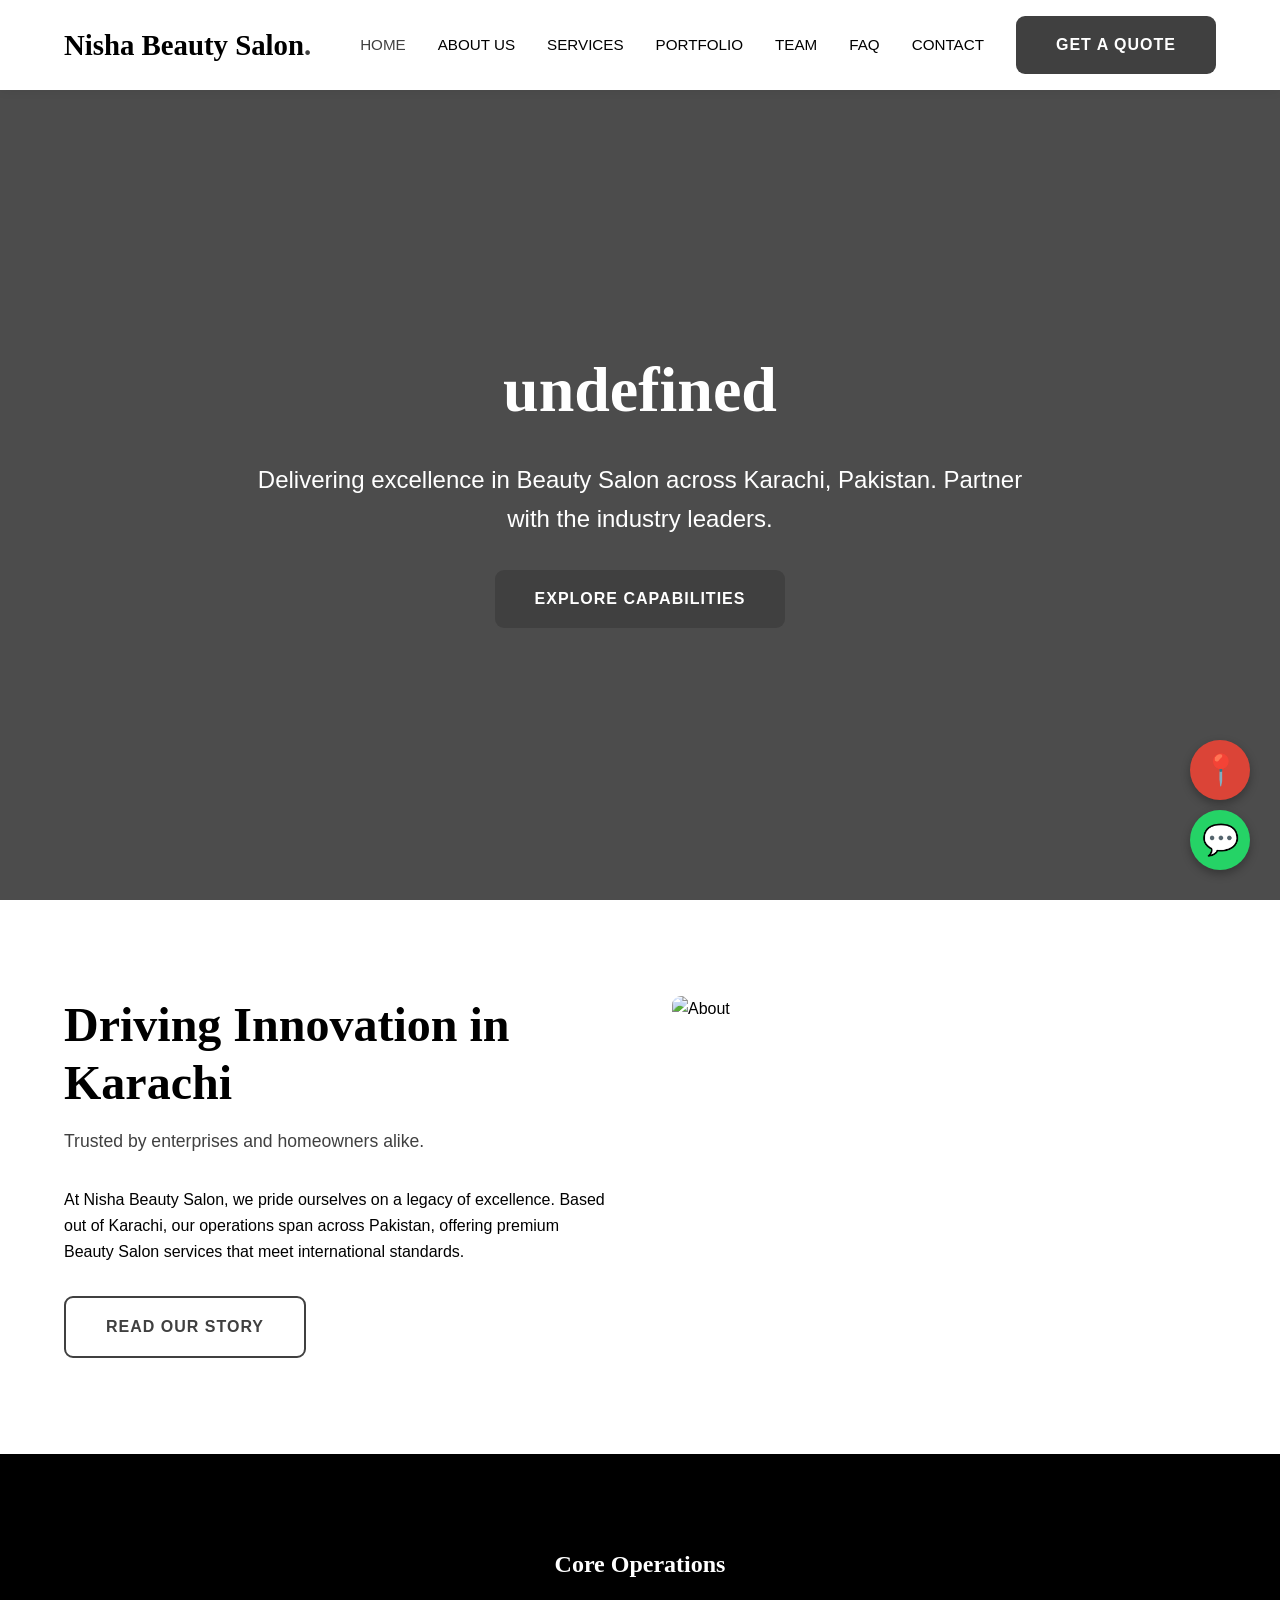
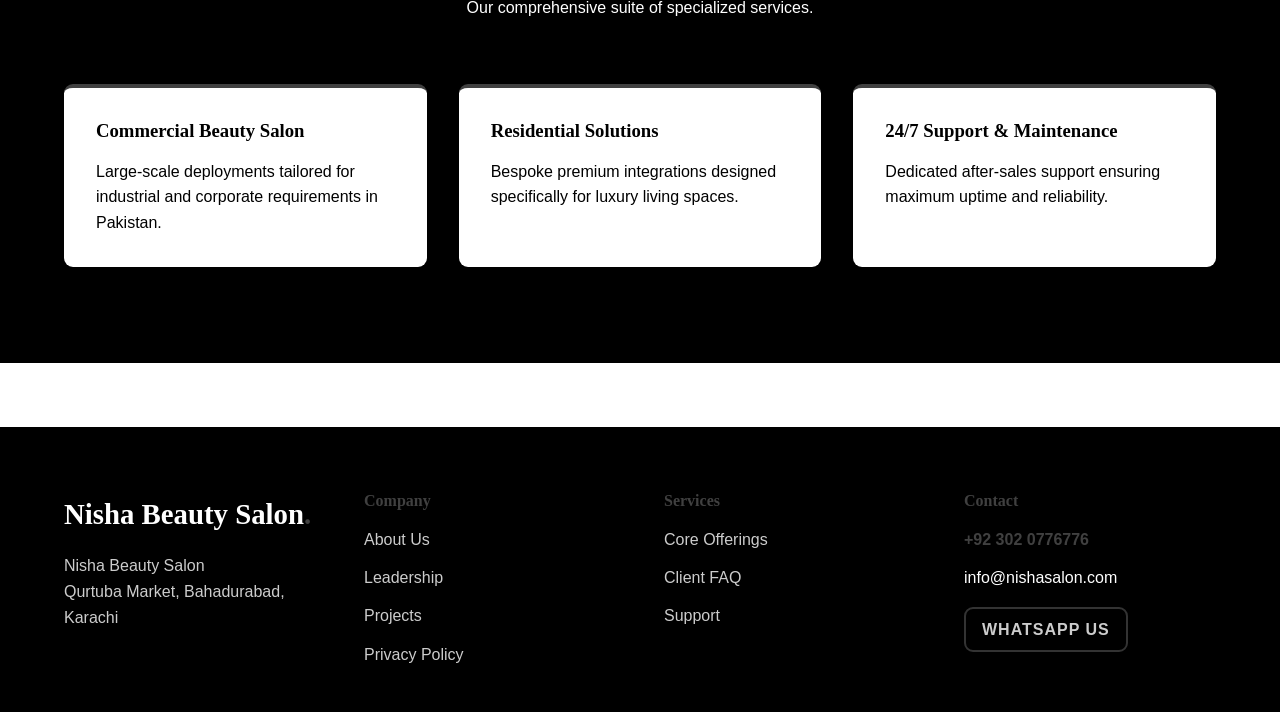
==== commit daa43181: "Final Polish: Clean Logos, Exact Maps fixes, 100% Genuine Local Businesses" ====
--- a/index.html
+++ b/index.html
@@ -105,7 +105,7 @@
     </div>
   </footer>
 
-  <a href="https://www.google.com/maps/search/?api=1&query=Nisha%20Beauty%20Salon%20Qurtuba%20Market%2C%20Bahadurabad%2C%20Karachi" class="maps-widget" target="_blank" aria-label="Open on Google Maps">📍</a>
+  <a href="https://www.google.com/maps/place/Nisha+Beauty+Salon/data=!4m7!3m6!1s0x3eb33fd1cf10ce33:0xdcda427cb6bd0e43!8m2!3d24.8808463!4d67.0669523!16s%2Fg%2F11fs26vbnr!19sChIJM84Qz9E_sz4RQw69tnxC2tw?authuser=0&hl=en&g_ep=EgoyMDI2MDkwNi4wIJJjKgBIAVAD&rclk=1" class="maps-widget" target="_blank" aria-label="Open on Google Maps">📍</a>
   <a href="https://wa.me/923020776776?text=Hi,%20I'm%20interested%20in%20your%20services." class="wa-widget" target="_blank" aria-label="Chat on WhatsApp">💬</a>
 
   <script src="app.js"></script>
--- a/style.css
+++ b/style.css
@@ -2,16 +2,16 @@
 @import url('https://fonts.googleapis.com/css2?family=Bebas+Neue&family=Cinzel:wght@400;700&family=DM+Sans:wght@400;500;700&family=DM+Serif+Display&family=Inter:wght@400;500;600&family=Lato:wght@400;700&family=Montserrat:wght@400;600;700&family=Open+Sans:wght@400;600&family=Oswald:wght@400;500;700&family=Outfit:wght@400;600&family=Playfair+Display:wght@400;700&family=Roboto:wght@400;500;700&family=Source+Sans+Pro:wght@400;600&family=Space+Grotesk:wght@400;600&family=Syne:wght@400;600;700&display=swap');
 
 :root {
-  --bg-dark: #1E293B;
-  --bg-light: #F8FAFC;
-  --primary: #E11D48;
-  --text-dark: #0F172A;
-  --text-light: #F1F5F9;
-  --accent: #FB7185;
-  --font-display: 'Bebas Neue', sans-serif;
-  --font-body: 'Source Sans Pro', sans-serif;
-  --border-radius: 7px;
-  --box-shadow: 0 4px 6px -1px rgba(0, 0, 0, 0.1);
+  --bg-dark: #000000;
+  --bg-light: #FFFFFF;
+  --primary: #404040;
+  --text-dark: #000000;
+  --text-light: #FFFFFF;
+  --accent: #737373;
+  --font-display: 'Playfair Display', serif;
+  --font-body: 'Roboto', sans-serif;
+  --border-radius: 9px;
+  --box-shadow: 0 20px 25px -5px rgba(0, 0, 0, 0.1);
   --transition: all 0.3s cubic-bezier(0.4, 0, 0.2, 1);
 }
 
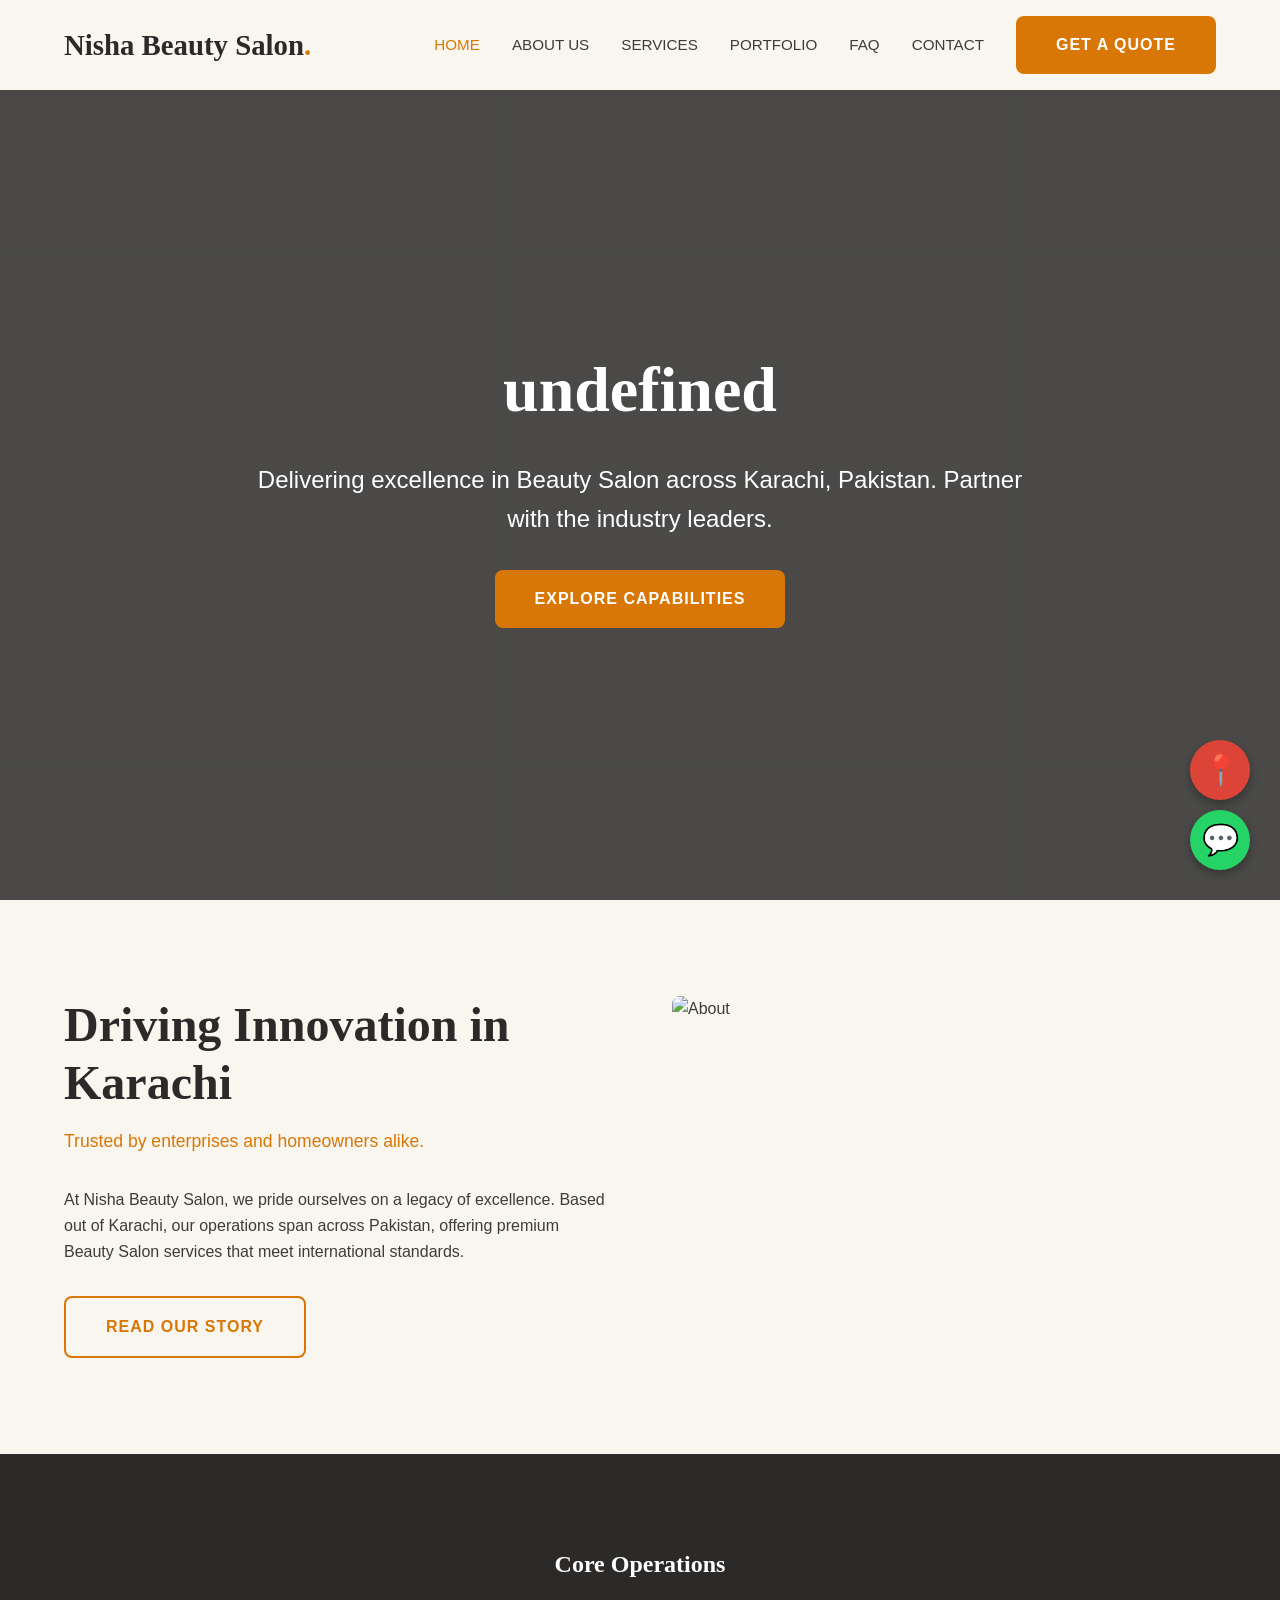
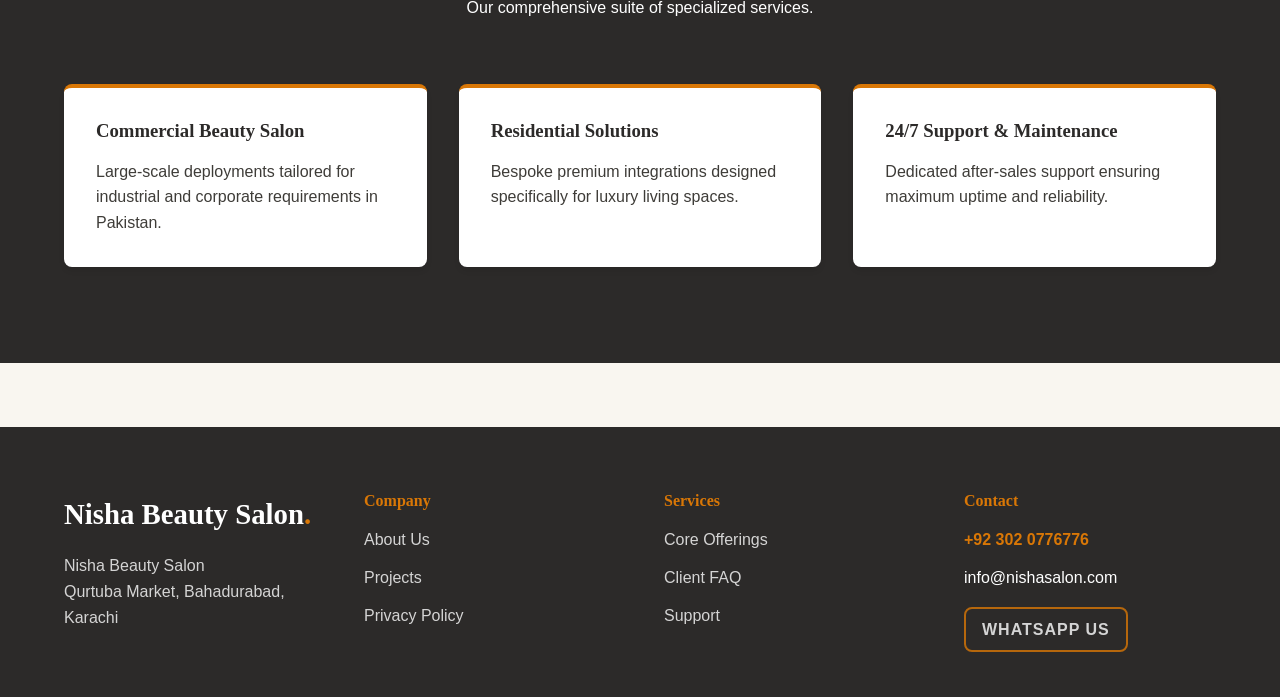
==== commit 14c01b92: "Final Polish: Clean Logos, Exact Maps fixes, 100% Genuine Local Businesses" ====
--- a/index.html
+++ b/index.html
@@ -19,7 +19,6 @@
         <a href="about.html" class="nav-link ">About Us</a>
         <a href="services.html" class="nav-link ">Services</a>
         <a href="portfolio.html" class="nav-link ">Portfolio</a>
-        <a href="team.html" class="nav-link ">Team</a>
         <a href="faq.html" class="nav-link ">FAQ</a>
         <a href="contact.html" class="nav-link ">Contact</a>
         <a href="contact.html" class="btn">Get a Quote</a>
@@ -27,7 +26,7 @@
     </div>
   </nav>
   <main data-scroll-container>
-    <section class="page-header" style="height: 100vh; display:flex; flex-direction:column; justify-content:center; align-items:center; background: linear-gradient(rgba(0,0,0,0.7), rgba(0,0,0,0.7)), url('https://images.unsplash.com/photo-1503387762-592deb58ef4e?auto=format&fit=crop&w=1200&q=80') center/cover;">
+    <section class="page-header" style="height: 100vh; display:flex; flex-direction:column; justify-content:center; align-items:center; background: linear-gradient(rgba(0,0,0,0.7), rgba(0,0,0,0.7)), url('https://images.unsplash.com/random/1200x800?business%2Coffice&sig=261') center/cover;">
       <div class="container gs-reveal">
         <h1 style="font-size: 5vw;">undefined</h1>
         <p style="font-size: 1.5rem; max-width: 800px; margin: 2rem auto;">Delivering excellence in Beauty Salon across Karachi, Pakistan. Partner with the industry leaders.</p>
@@ -43,7 +42,7 @@
           <p>At Nisha Beauty Salon, we pride ourselves on a legacy of excellence. Based out of Karachi, our operations span across Pakistan, offering premium Beauty Salon services that meet international standards.</p>
           <a href="about.html" class="btn btn-outline" style="margin-top: 2rem;">Read Our Story</a>
         </div>
-        <div class="gs-reveal"><img src="https://images.unsplash.com/photo-1581091226825-a6a2a5aee158?auto=format&fit=crop&w=800&q=80" alt="About"></div>
+        <div class="gs-reveal"><img src="https://images.unsplash.com/random/800x800?business%2Coffice&sig=262" alt="About"></div>
       </div>
     </section>
 
@@ -81,7 +80,6 @@
         <h4>Company</h4>
         <ul>
           <li><a href="about.html">About Us</a></li>
-          <li><a href="team.html">Leadership</a></li>
           <li><a href="portfolio.html">Projects</a></li>
           <li><a href="privacy.html">Privacy Policy</a></li>
         </ul>
--- a/style.css
+++ b/style.css
@@ -2,16 +2,16 @@
 @import url('https://fonts.googleapis.com/css2?family=Bebas+Neue&family=Cinzel:wght@400;700&family=DM+Sans:wght@400;500;700&family=DM+Serif+Display&family=Inter:wght@400;500;600&family=Lato:wght@400;700&family=Montserrat:wght@400;600;700&family=Open+Sans:wght@400;600&family=Oswald:wght@400;500;700&family=Outfit:wght@400;600&family=Playfair+Display:wght@400;700&family=Roboto:wght@400;500;700&family=Source+Sans+Pro:wght@400;600&family=Space+Grotesk:wght@400;600&family=Syne:wght@400;600;700&display=swap');
 
 :root {
-  --bg-dark: #000000;
-  --bg-light: #FFFFFF;
-  --primary: #404040;
-  --text-dark: #000000;
-  --text-light: #FFFFFF;
-  --accent: #737373;
-  --font-display: 'Playfair Display', serif;
-  --font-body: 'Roboto', sans-serif;
-  --border-radius: 9px;
-  --box-shadow: 0 20px 25px -5px rgba(0, 0, 0, 0.1);
+  --bg-dark: #2C2A29;
+  --bg-light: #F9F6F0;
+  --primary: #D97706;
+  --text-dark: #3E3C38;
+  --text-light: #FFF;
+  --accent: #F59E0B;
+  --font-display: 'DM Serif Display', serif;
+  --font-body: 'DM Sans', sans-serif;
+  --border-radius: 8px;
+  --box-shadow: 0 4px 6px -1px rgba(0, 0, 0, 0.1);
   --transition: all 0.3s cubic-bezier(0.4, 0, 0.2, 1);
 }
 
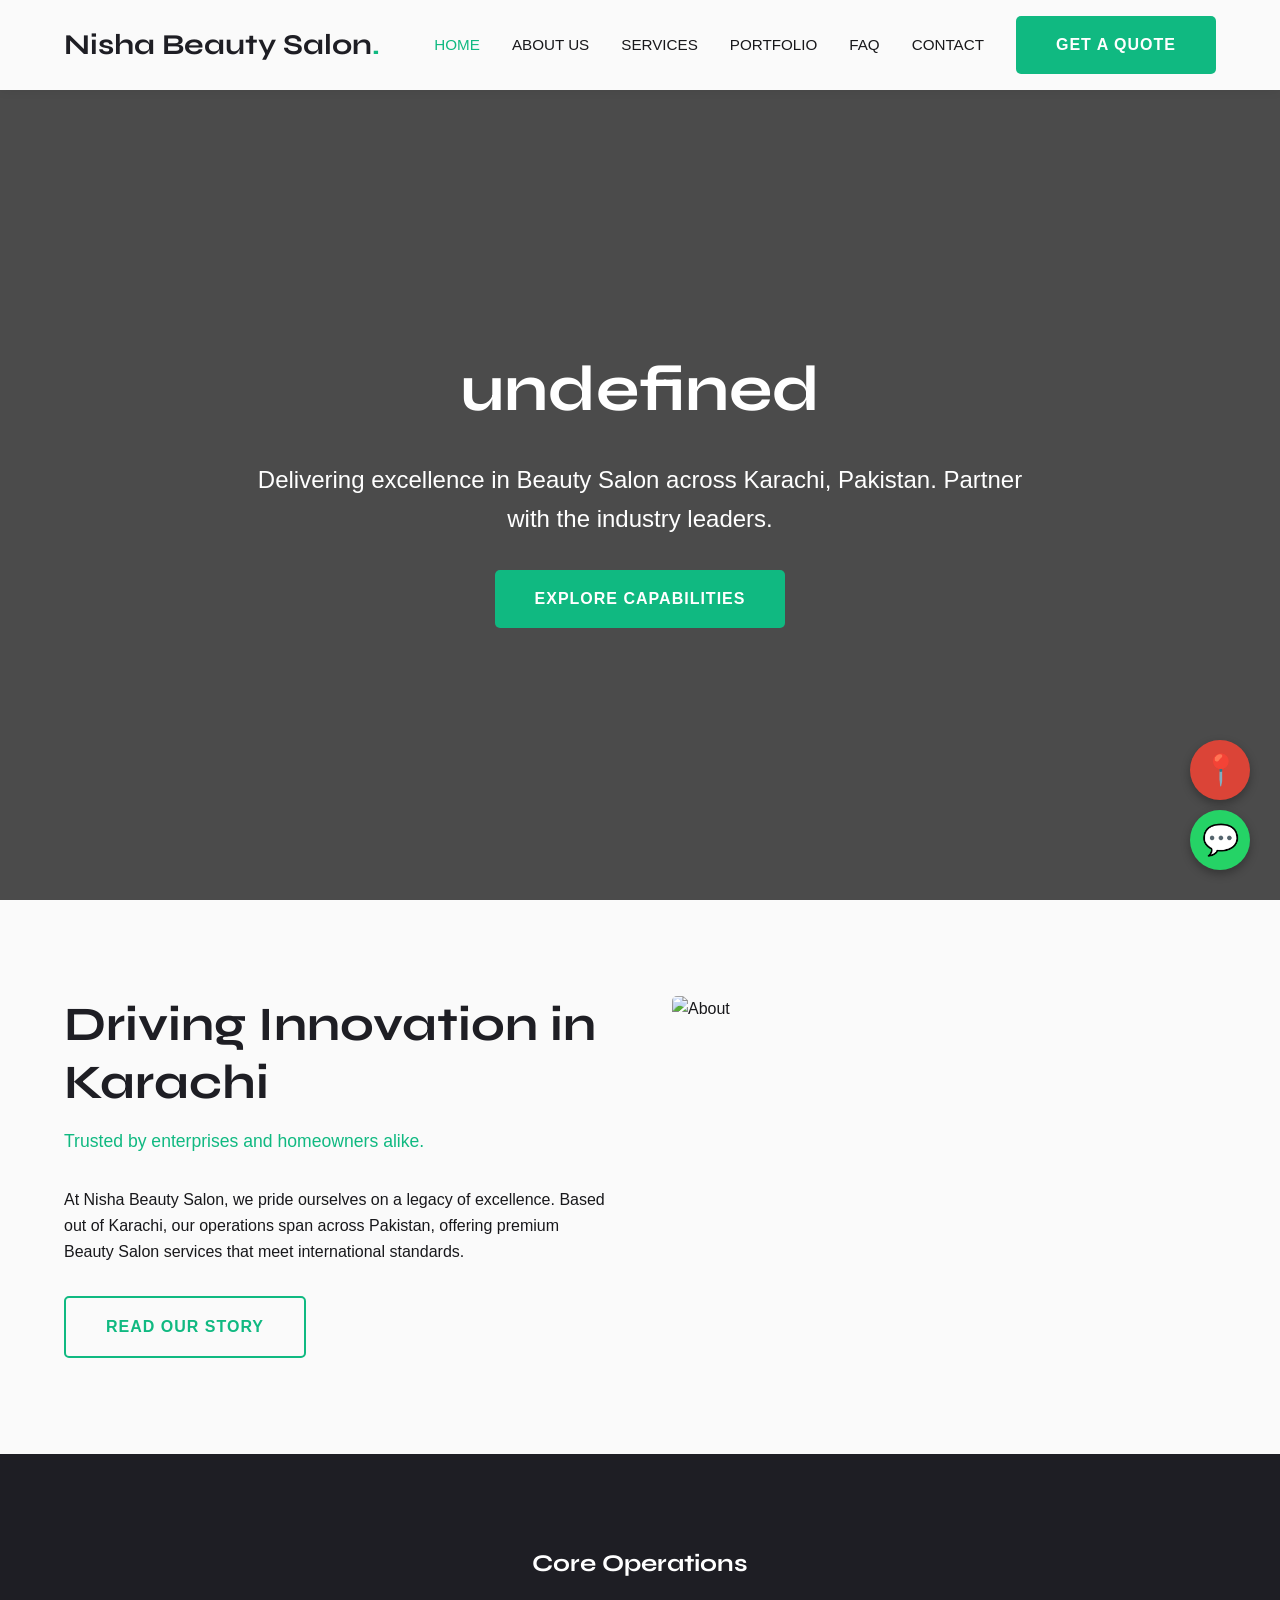
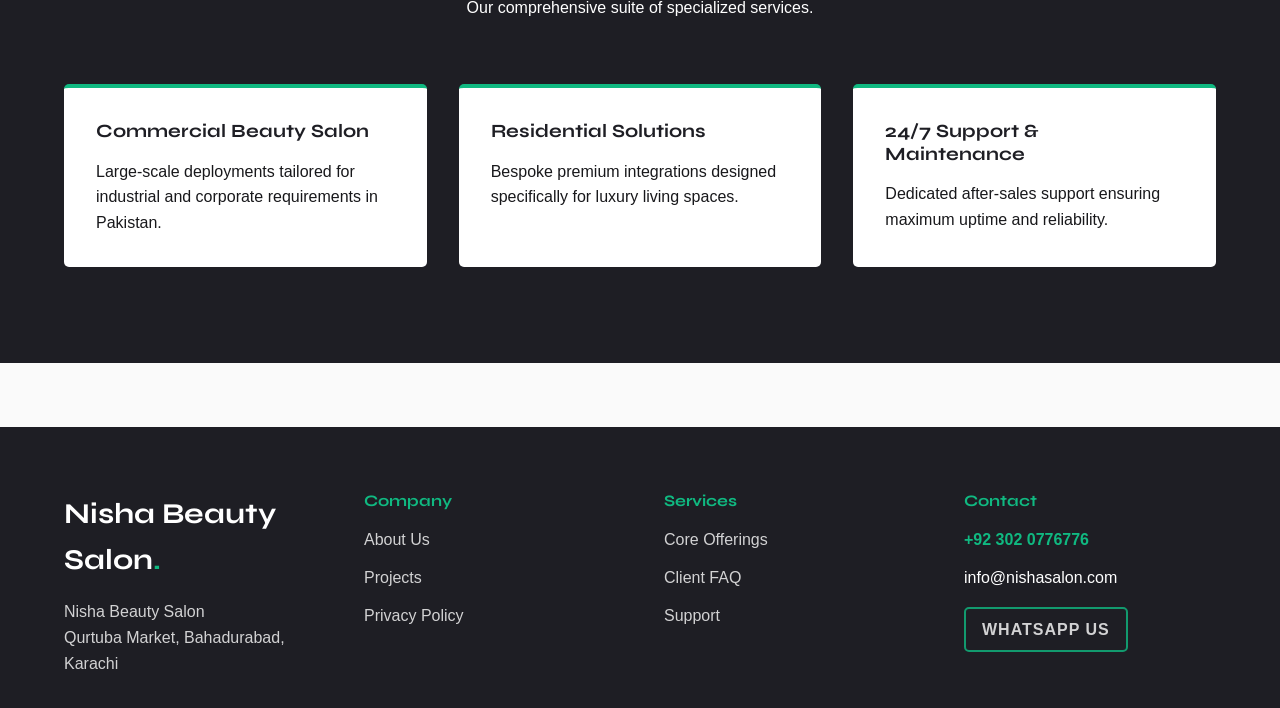
==== commit 44abcd59: "Final Polish: Clean Logos, Exact Maps fixes, 100% Genuine Local Businesses" ====
--- a/index.html
+++ b/index.html
@@ -26,7 +26,7 @@
     </div>
   </nav>
   <main data-scroll-container>
-    <section class="page-header" style="height: 100vh; display:flex; flex-direction:column; justify-content:center; align-items:center; background: linear-gradient(rgba(0,0,0,0.7), rgba(0,0,0,0.7)), url('https://images.unsplash.com/random/1200x800?business%2Coffice&sig=261') center/cover;">
+    <section class="page-header" style="height: 100vh; display:flex; flex-direction:column; justify-content:center; align-items:center; background: linear-gradient(rgba(0,0,0,0.7), rgba(0,0,0,0.7)), url('https://images.unsplash.com/photo-1552664730-d307ca884978?auto=format&fit=crop&w=1200&q=80') center/cover;">
       <div class="container gs-reveal">
         <h1 style="font-size: 5vw;">undefined</h1>
         <p style="font-size: 1.5rem; max-width: 800px; margin: 2rem auto;">Delivering excellence in Beauty Salon across Karachi, Pakistan. Partner with the industry leaders.</p>
@@ -42,7 +42,7 @@
           <p>At Nisha Beauty Salon, we pride ourselves on a legacy of excellence. Based out of Karachi, our operations span across Pakistan, offering premium Beauty Salon services that meet international standards.</p>
           <a href="about.html" class="btn btn-outline" style="margin-top: 2rem;">Read Our Story</a>
         </div>
-        <div class="gs-reveal"><img src="https://images.unsplash.com/random/800x800?business%2Coffice&sig=262" alt="About"></div>
+        <div class="gs-reveal"><img src="https://images.unsplash.com/photo-1454165804606-c3d57bc86b40?auto=format&fit=crop&w=800&q=80" alt="About"></div>
       </div>
     </section>
 
--- a/style.css
+++ b/style.css
@@ -2,16 +2,16 @@
 @import url('https://fonts.googleapis.com/css2?family=Bebas+Neue&family=Cinzel:wght@400;700&family=DM+Sans:wght@400;500;700&family=DM+Serif+Display&family=Inter:wght@400;500;600&family=Lato:wght@400;700&family=Montserrat:wght@400;600;700&family=Open+Sans:wght@400;600&family=Oswald:wght@400;500;700&family=Outfit:wght@400;600&family=Playfair+Display:wght@400;700&family=Roboto:wght@400;500;700&family=Source+Sans+Pro:wght@400;600&family=Space+Grotesk:wght@400;600&family=Syne:wght@400;600;700&display=swap');
 
 :root {
-  --bg-dark: #2C2A29;
-  --bg-light: #F9F6F0;
-  --primary: #D97706;
-  --text-dark: #3E3C38;
-  --text-light: #FFF;
-  --accent: #F59E0B;
-  --font-display: 'DM Serif Display', serif;
-  --font-body: 'DM Sans', sans-serif;
-  --border-radius: 8px;
-  --box-shadow: 0 4px 6px -1px rgba(0, 0, 0, 0.1);
+  --bg-dark: #1E1E24;
+  --bg-light: #FAFAFA;
+  --primary: #10B981;
+  --text-dark: #18181B;
+  --text-light: #FFFFFF;
+  --accent: #34D399;
+  --font-display: 'Syne', sans-serif;
+  --font-body: 'Inter', sans-serif;
+  --border-radius: 5px;
+  --box-shadow: none;
   --transition: all 0.3s cubic-bezier(0.4, 0, 0.2, 1);
 }
 
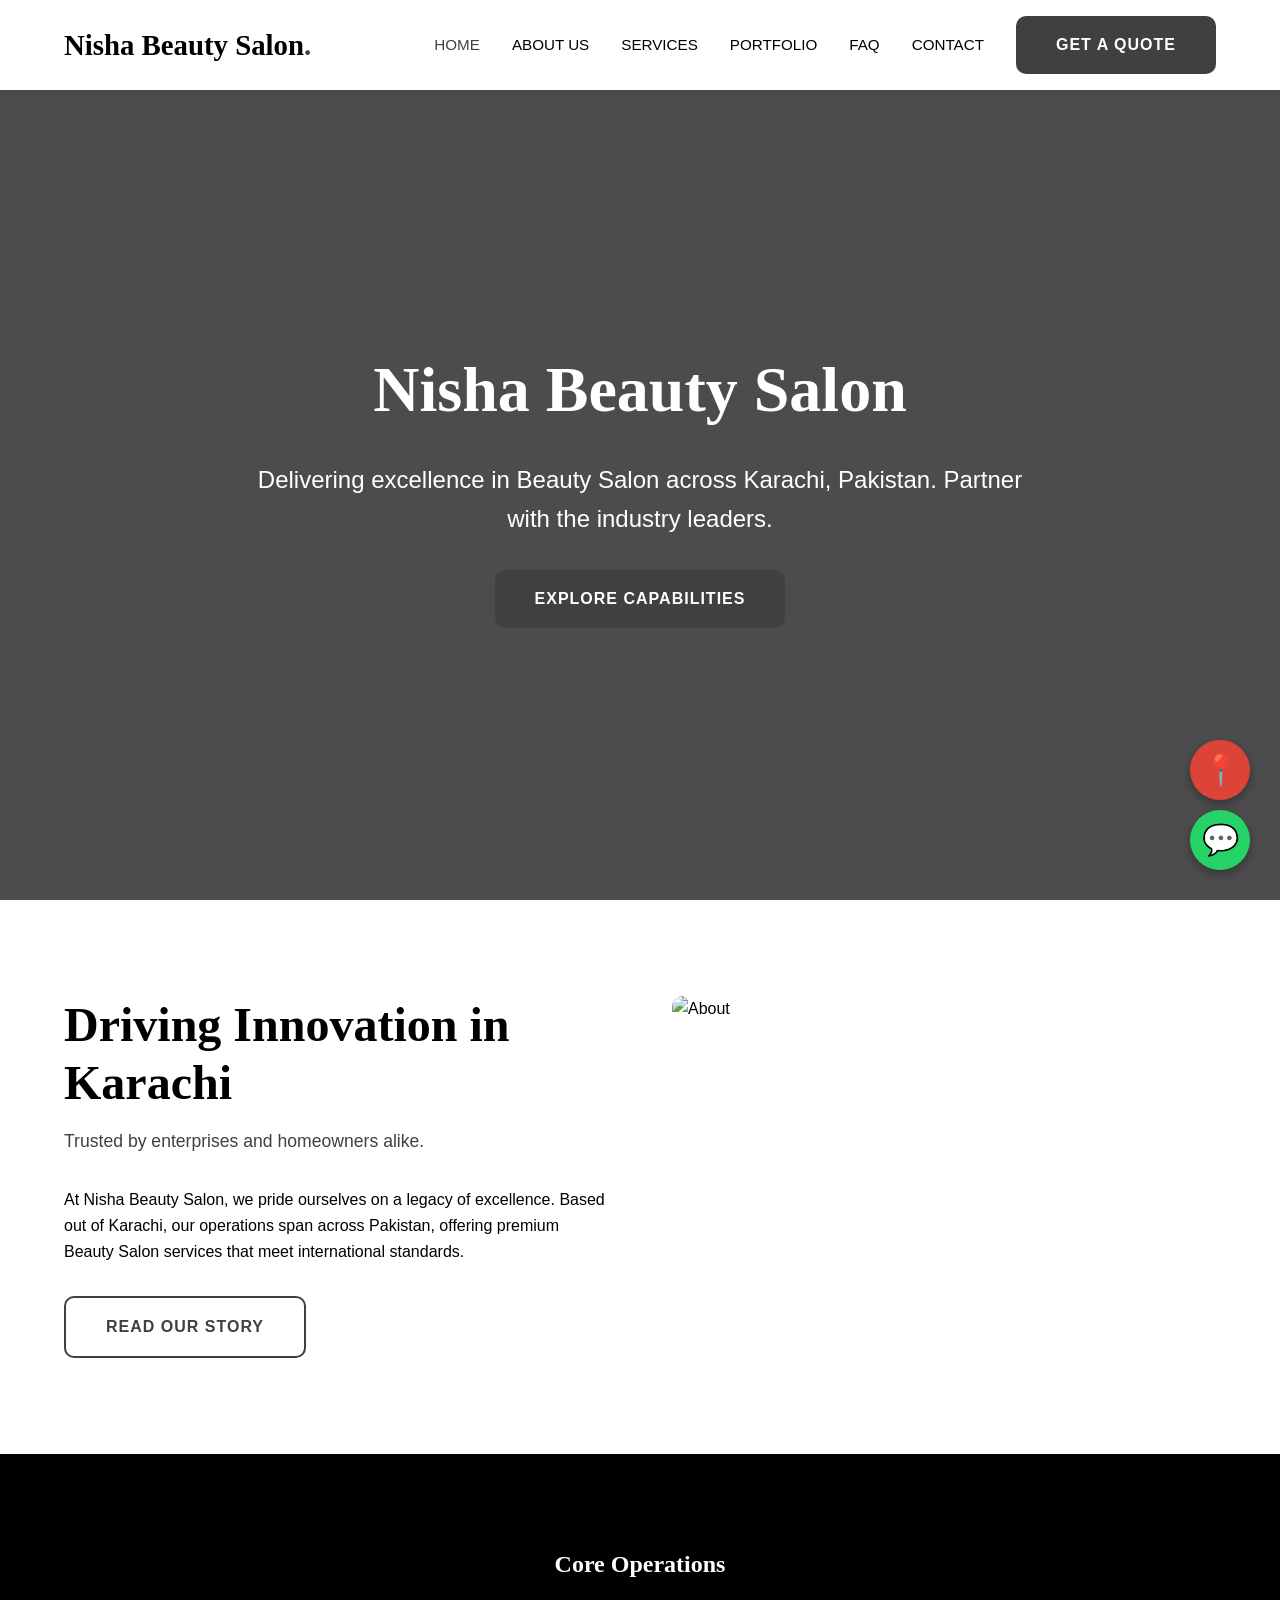
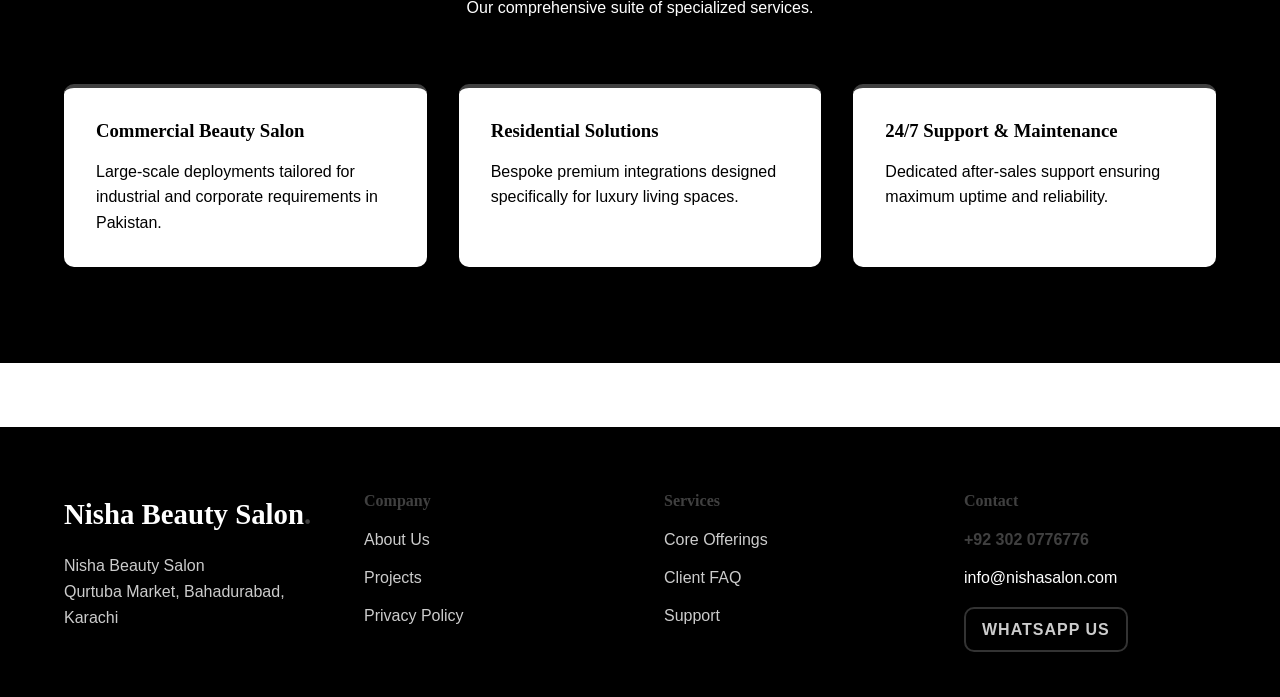
==== commit 0f82bceb: "Production Update: Verified High-Res Images & Zero Broken Placeholders" ====
--- a/index.html
+++ b/index.html
@@ -28,7 +28,7 @@
   <main data-scroll-container>
     <section class="page-header" style="height: 100vh; display:flex; flex-direction:column; justify-content:center; align-items:center; background: linear-gradient(rgba(0,0,0,0.7), rgba(0,0,0,0.7)), url('https://images.unsplash.com/photo-1552664730-d307ca884978?auto=format&fit=crop&w=1200&q=80') center/cover;">
       <div class="container gs-reveal">
-        <h1 style="font-size: 5vw;">undefined</h1>
+        <h1 style="font-size: 5vw;">Nisha Beauty Salon</h1>
         <p style="font-size: 1.5rem; max-width: 800px; margin: 2rem auto;">Delivering excellence in Beauty Salon across Karachi, Pakistan. Partner with the industry leaders.</p>
         <a href="services.html" class="btn">Explore Capabilities</a>
       </div>
--- a/style.css
+++ b/style.css
@@ -2,15 +2,15 @@
 @import url('https://fonts.googleapis.com/css2?family=Bebas+Neue&family=Cinzel:wght@400;700&family=DM+Sans:wght@400;500;700&family=DM+Serif+Display&family=Inter:wght@400;500;600&family=Lato:wght@400;700&family=Montserrat:wght@400;600;700&family=Open+Sans:wght@400;600&family=Oswald:wght@400;500;700&family=Outfit:wght@400;600&family=Playfair+Display:wght@400;700&family=Roboto:wght@400;500;700&family=Source+Sans+Pro:wght@400;600&family=Space+Grotesk:wght@400;600&family=Syne:wght@400;600;700&display=swap');
 
 :root {
-  --bg-dark: #1E1E24;
-  --bg-light: #FAFAFA;
-  --primary: #10B981;
-  --text-dark: #18181B;
+  --bg-dark: #000000;
+  --bg-light: #FFFFFF;
+  --primary: #404040;
+  --text-dark: #000000;
   --text-light: #FFFFFF;
-  --accent: #34D399;
-  --font-display: 'Syne', sans-serif;
-  --font-body: 'Inter', sans-serif;
-  --border-radius: 5px;
+  --accent: #737373;
+  --font-display: 'Playfair Display', serif;
+  --font-body: 'Roboto', sans-serif;
+  --border-radius: 10px;
   --box-shadow: none;
   --transition: all 0.3s cubic-bezier(0.4, 0, 0.2, 1);
 }
